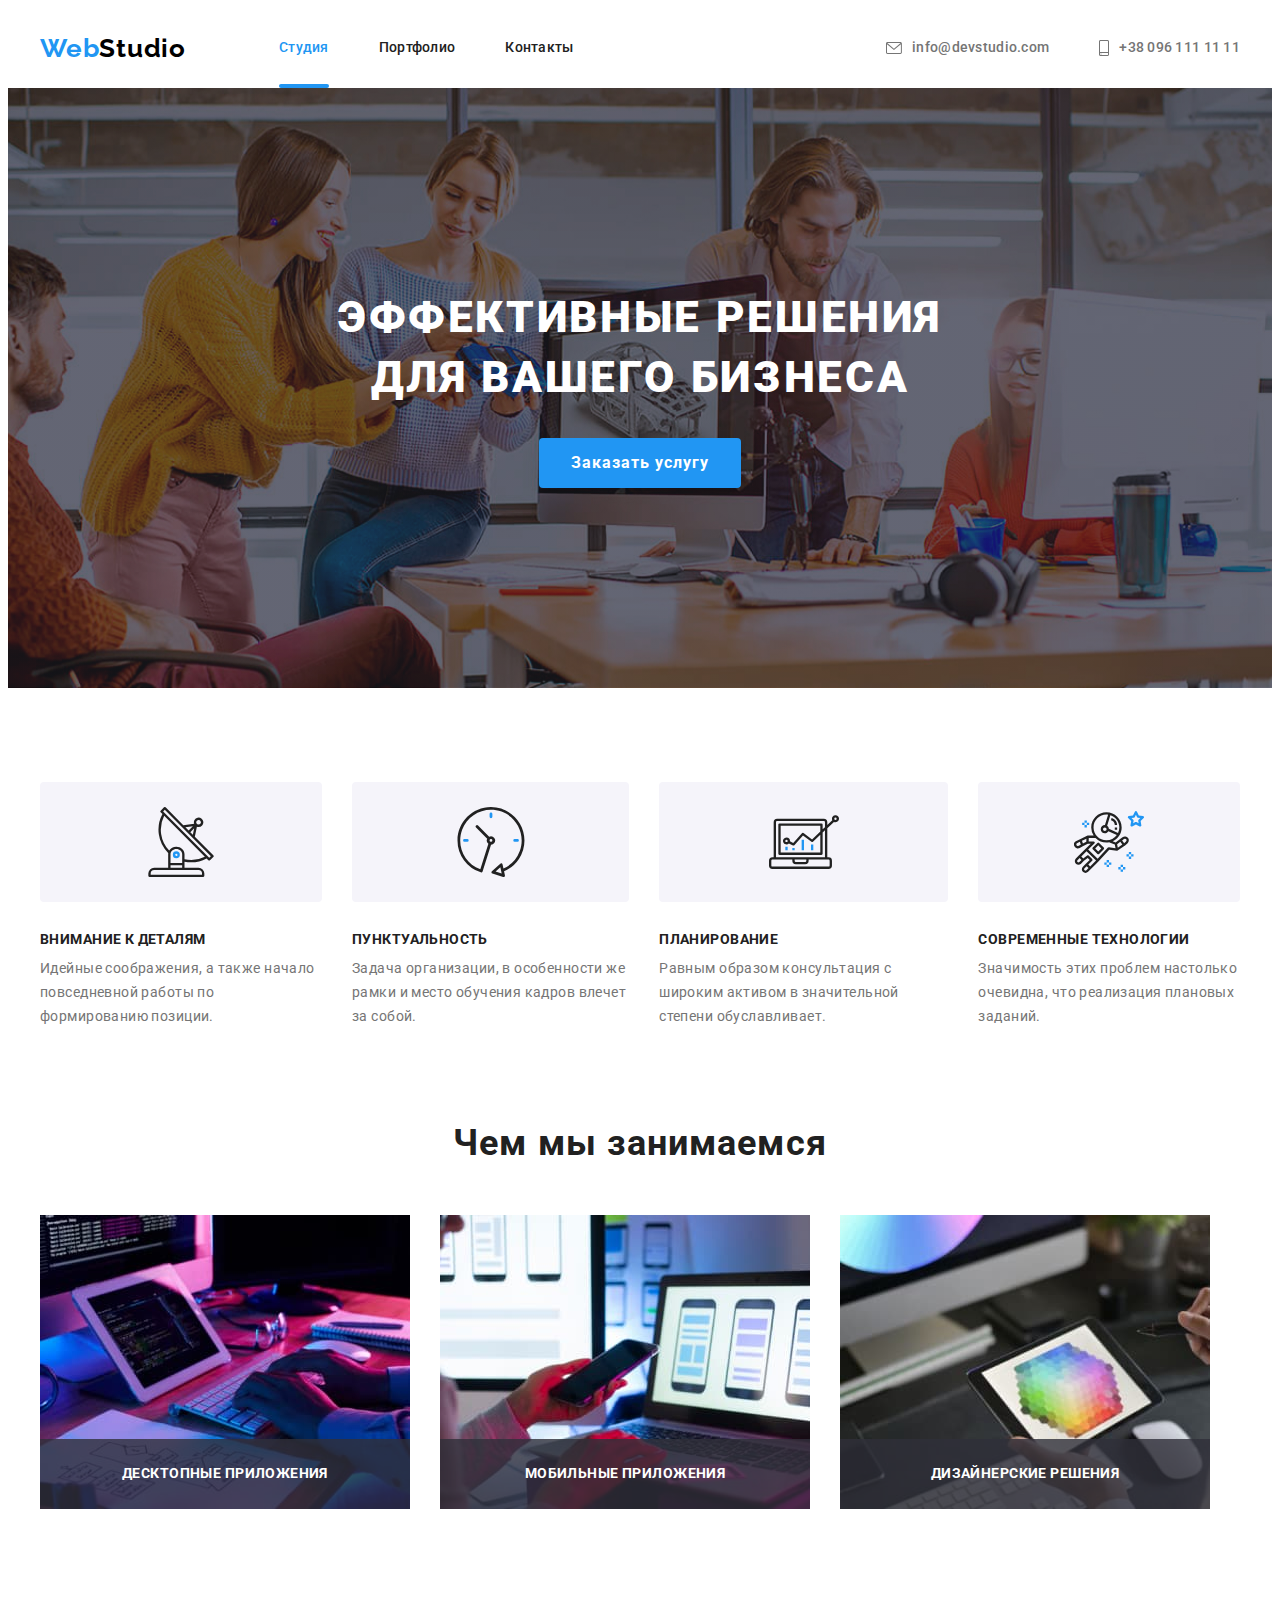
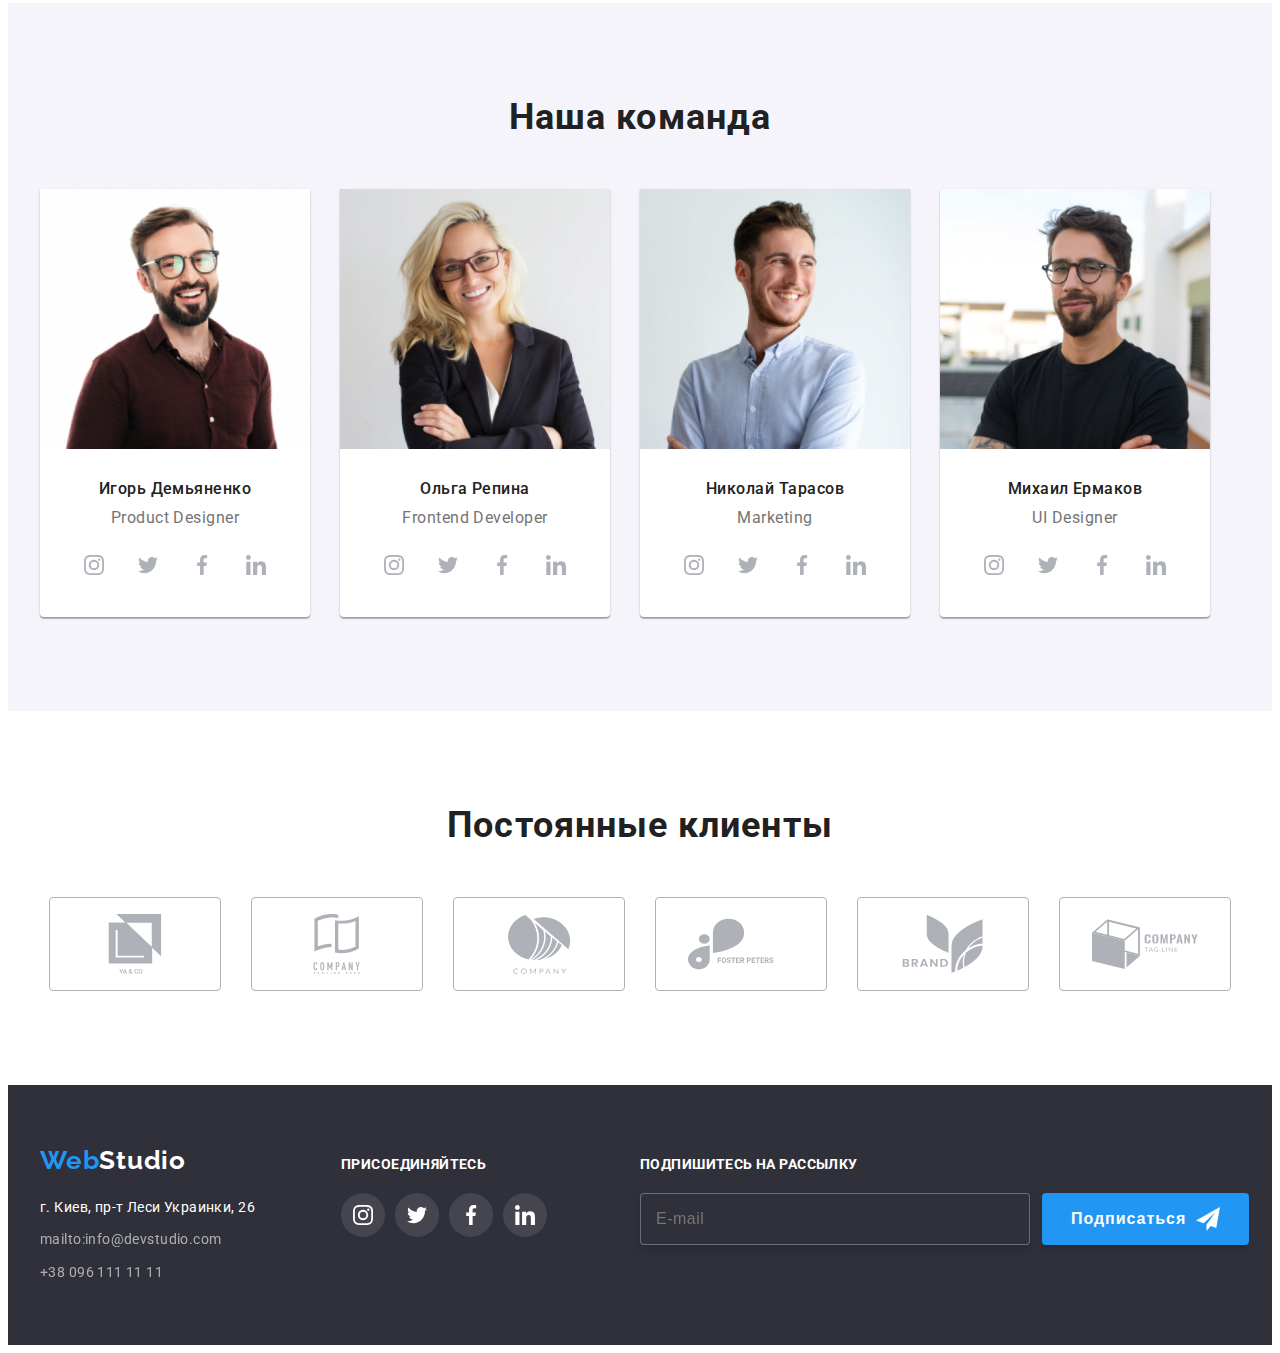
==== index.html @ 5189b30f "13.07" ====
<!DOCTYPE html>
<html lang="ru">
  <head>
    <meta charset="UTF-8" />
    <meta http-equiv="X-UA-Compatible" content="IE=edge" />
    <meta name="viewport" content="width=device-width, initial-scale=1.0" />
    <link
      rel="stylesheet"
      href="https://cdnjs.cloudflare.com/ajax/libs/modern-normalize/1.1.0/modern-normalize.min.css"
      integrity="sha512-wpPYUAdjBVSE4KJnH1VR1HeZfpl1ub8YT/NKx4PuQ5NmX2tKuGu6U/JRp5y+Y8XG2tV+wKQpNHVUX03MfMFn9Q=="
      crossorigin="anonymous"
      referrerpolicy="no-referrer"
    />
    <link rel="preconnect" href="https://fonts.googleapis.com" />
    <link rel="preconnect" href="https://fonts.gstatic.com" crossorigin />
    <link
      href="https://fonts.googleapis.com/css2?family=Raleway:wght@700&family=Roboto:wght@400;500;700;900&display=swap"
      rel="stylesheet"
    />
    <link rel="stylesheet" href="./css/styles.css" />
    <title lang="en">WebStudio</title>
  </head>
  <body>
    <header class="header">
      <div class="container">
        <a class="site-logo" href="index.html"
          >Web<span class="logo-black">Studio</span></a
        >
        <nav class="site-nav">
          <ul class="list nav-list">
            <li class="nav-item">
              <a class="nav-link current" href="index.html">Студия</a>
            </li>
            <li class="nav-item">
              <a class="nav-link" href="./portfolio.html">Портфолио</a>
            </li>
            <li class="nav-item">
              <a class="nav-link" href="#contacts">Контакты</a>
            </li>
          </ul>
        </nav>
        <ul class="list header-contact">
          <li class="contact-item">
            <a class="header-contact-link" href="mailto:info@devstudio.com">
              <svg class="icon-contacts" width="16" height="12">
                <use href="./images/svg/icons.svg#icon-smartmail"></use>
              </svg>
              info@devstudio.com</a
            >
          </li>
          <li class="contact-item">
            <a class="header-contact-link" href="tel:+380961111111">
              <svg class="icon-contacts" width="10" height="16">
                <use href="./images/svg/icons.svg#icon-smartphone"></use>
              </svg>
              +38 096 111 11 11</a
            >
          </li>
        </ul>
      </div>
    </header>
    <main>
      <section class="hero-section">
        <div class="container">
          <h1 class="hero-title">эффективные решения для вашего бизнеса</h1>
          <button class="button-hero" type="button" data-modal-open>
            Заказать услугу
          </button>
        </div>
      </section>
      <section class="section">
        <div class="container">
          <h2 class="visually-hidden">наши преимущества</h2>
          <ul class="list advantages-list">
            <li class="advantages-item">
              <div class="icon-bg">
                <svg class="advantages-icons" width="70" height="70">
                  <use href="./images/svg/icons.svg#icon-antenna"></use>
                </svg>
              </div>
              <h3 class="advantages-subtitle">внимание к деталям</h3>
              <p class="advantages-text">
                Идейные соображения, а также начало повседневной работы по
                формированию позиции.
              </p>
            </li>
            <li class="advantages-item">
              <div class="icon-bg">
                <svg class="advantages-icons" width="70" height="70">
                  <use href="./images/svg/icons.svg#icon-clock"></use>
                </svg>
              </div>
              <h3 class="advantages-subtitle">пунктуальность</h3>
              <p class="advantages-text">
                Задача организации, в особенности же рамки и место обучения
                кадров влечет за собой.
              </p>
            </li>
            <li class="advantages-item">
              <div class="icon-bg">
                <svg class="advantages-icons" width="70" height="70">
                  <use href="./images/svg/icons.svg#icon-diagram"></use>
                </svg>
              </div>
              <h3 class="advantages-subtitle">планирование</h3>
              <p class="advantages-text">
                Равным образом консультация с широким активом в значительной
                степени обуславливает.
              </p>
            </li>
            <li class="advantages-item">
              <div class="icon-bg">
                <svg class="advantages-icons" width="70px" height="70px">
                  <use
                    class="icon"
                    href="./images/svg/icons.svg#icon-astronaut"
                  ></use>
                </svg>
              </div>
              <h3 class="advantages-subtitle">современные технологии</h3>
              <p class="advantages-text">
                Значимость этих проблем настолько очевидна, что реализация
                плановых заданий.
              </p>
            </li>
          </ul>
        </div>
      </section>
      <section class="section section-services">
        <div class="container">
          <h2 class="title services-title">Чем мы занимаемся</h2>
          <ul class="list services-list">
            <li class="services-item">
              <img src="./images/img1.jpg" alt="Программирование" width="370" />
              <h2 class="services-title-img">десктопные приложения</h2>
            </li>
            <li class="services-item">
              <img src="./images/img2.jpg" alt="Прототипирование" width="370" />
              <h2 class="services-title-img">мобильные приложения</h2>
            </li>
            <li class="services-item">
              <img src="./images/img3.jpg" alt="3Д моделирование" width="370" />
              <h2 class="services-title-img">дизайнерские решения</h2>
            </li>
          </ul>
        </div>
      </section>
      <section class="section bg-color">
        <div class="container">
          <h2 class="title team-title">Наша команда</h2>
          <ul class="list team-list">
            <li class="team-item">
              <img
                class="team-img"
                src="./images/img4.jpg"
                alt="Фото сотрудника"
                width="270"
              />
              <div class="team-text">
                <h3 class="name">Игорь Демьяненко</h3>
                <p class="position" lang="en">Product Designer</p>
                <ul class="list team-icon-social">
                  <li class="item-icon-team">
                    <a href="#" class="link-social" aria-label="Instagram">
                      <svg class="icon-social" width="20" height="20">
                        <use href="./images/svg/icons.svg#icon-instagram"></use>
                      </svg>
                    </a>
                  </li>
                  <li class="item-icon-team">
                    <a href="#" class="link-social" aria-label="Twitter">
                      <svg class="icon-social" width="20" height="20">
                        <use href="./images/svg/icons.svg#icon-twitter"></use>
                      </svg>
                    </a>
                  </li>
                  <li class="item-icon-team">
                    <a href="#" class="link-social" aria-label="Facebook">
                      <svg class="icon-social" width="20" height="20">
                        <use href="./images/svg/icons.svg#icon-facebook"></use>
                      </svg>
                    </a>
                  </li>
                  <li class="item-icon-team">
                    <a href="#" class="link-social" aria-label="Linkedin">
                      <svg class="icon-social" width="20" height="20">
                        <use href="./images/svg/icons.svg#icon-linkedin"></use>
                      </svg>
                    </a>
                  </li>
                </ul>
              </div>
            </li>
            <li class="team-item">
              <img
                class="team-img"
                src="./images/img5.jpg"
                alt="Фото сотрудника"
                width="270"
              />
              <div class="team-text">
                <h3 class="name">Ольга Репина</h3>
                <p class="position" lang="en">Frontend Developer</p>
                <ul class="list team-icon-social">
                  <li class="item-icon-team">
                    <a href="#" class="link-social" aria-label="Instagram">
                      <svg class="icon-social" width="20" height="20">
                        <use href="./images/svg/icons.svg#icon-instagram"></use>
                      </svg>
                    </a>
                  </li>
                  <li class="item-icon-team">
                    <a href="#" class="link-social" aria-label="Twitter">
                      <svg class="icon-social" width="20" height="20">
                        <use href="./images/svg/icons.svg#icon-twitter"></use>
                      </svg>
                    </a>
                  </li>
                  <li class="item-icon-team">
                    <a href="#" class="link-social" aria-label="Facebook">
                      <svg class="icon-social" width="20" height="20">
                        <use href="./images/svg/icons.svg#icon-facebook"></use>
                      </svg>
                    </a>
                  </li>
                  <li class="item-icon-team">
                    <a href="#" class="link-social" aria-label="Linkedin">
                      <svg class="icon-social" width="20" height="20">
                        <use href="./images/svg/icons.svg#icon-linkedin"></use>
                      </svg>
                    </a>
                  </li>
                </ul>
              </div>
            </li>
            <li class="team-item">
              <img
                class="team-img"
                src="./images/img6.jpg"
                alt="Фото сотрудника"
                width="270"
              />
              <div class="team-text">
                <h3 class="name">Николай Тарасов</h3>
                <p class="position" lang="en">Marketing</p>
                <ul class="list team-icon-social">
                  <li class="item-icon-team">
                    <a href="#" class="link-social" aria-label="Instagram">
                      <svg class="icon-social" width="20" height="20">
                        <use href="./images/svg/icons.svg#icon-instagram"></use>
                      </svg>
                    </a>
                  </li>
                  <li class="item-icon-team">
                    <a href="#" class="link-social" aria-label="Twitter">
                      <svg class="icon-social" width="20" height="20">
                        <use href="./images/svg/icons.svg#icon-twitter"></use>
                      </svg>
                    </a>
                  </li>
                  <li class="item-icon-team">
                    <a href="#" class="link-social" aria-label="Facebook">
                      <svg class="icon-social" width="20" height="20">
                        <use href="./images/svg/icons.svg#icon-facebook"></use>
                      </svg>
                    </a>
                  </li>
                  <li class="item-icon-team">
                    <a href="#" class="link-social" aria-label="Linkedin">
                      <svg class="icon-social" width="20" height="20">
                        <use href="./images/svg/icons.svg#icon-linkedin"></use>
                      </svg>
                    </a>
                  </li>
                </ul>
              </div>
            </li>
            <li class="team-item">
              <img
                class="team-img"
                src="./images/img7.jpg"
                alt="Фото сотрудника"
                width="270"
              />
              <div class="team-text">
                <h3 class="name">Михаил Ермаков</h3>
                <p class="position" lang="en">UI Designer</p>
                <ul class="list team-icon-social">
                  <li class="item-icon-team">
                    <a href="#" class="link-social" aria-label="Instagram">
                      <svg class="icon-social" width="20" height="20">
                        <use href="./images/svg/icons.svg#icon-instagram"></use>
                      </svg>
                    </a>
                  </li>
                  <li class="item-icon-team">
                    <a href="#" class="link-social" aria-label="Twitter">
                      <svg class="icon-social" width="20" height="20">
                        <use href="./images/svg/icons.svg#icon-twitter"></use>
                      </svg>
                    </a>
                  </li>
                  <li class="item-icon-team">
                    <a href="#" class="link-social" aria-label="Facebook">
                      <svg class="icon-social" width="20" height="20">
                        <use href="./images/svg/icons.svg#icon-facebook"></use>
                      </svg>
                    </a>
                  </li>
                  <li class="item-icon-team">
                    <a href="#" class="link-social" aria-label="Linkedin">
                      <svg class="icon-social" width="20" height="20">
                        <use href="./images/svg/icons.svg#icon-linkedin"></use>
                      </svg>
                    </a>
                  </li>
                </ul>
              </div>
            </li>
          </ul>
        </div>
      </section>
      <section class="section clients">
        <div class="container">
          <h2 class="title">Постоянные клиенты</h2>
          <ul class="list client-icons">
            <li class="item-client-icon">
              <a href="" class="link-client">
                <svg class="icon-client" width="106" height="60">
                  <use href="./images/svg/icons.svg#icon-client1"></use>
                </svg>
              </a>
            </li>
            <li class="item-client-icon">
              <a href="" class="link-client">
                <svg class="icon-client" width="106" height="60">
                  <use href="./images/svg/icons.svg#icon-client2"></use>
                </svg>
              </a>
            </li>
            <li class="item-client-icon">
              <a href="" class="link-client">
                <svg class="icon-client" width="106" height="60">
                  <use href="./images/svg/icons.svg#icon-client3"></use>
                </svg>
              </a>
            </li>
            <li class="item-client-icon">
              <a href="" class="link-client">
                <svg class="icon-client" width="106" height="60">
                  <use href="./images/svg/icons.svg#icon-client4"></use>
                </svg>
              </a>
            </li>
            <li class="item-client-icon">
              <a href="" class="link-client">
                <svg class="icon-client" width="106" height="60">
                  <use href="./images/svg/icons.svg#icon-client5"></use>
                </svg>
              </a>
            </li>
            <li class="item-client-icon">
              <a href="" class="link-client">
                <svg class="icon-client" width="106" height="60">
                  <use href="./images/svg/icons.svg#icon-client6"></use>
                </svg>
              </a>
            </li>
          </ul>
        </div>
      </section>
    </main>
    <footer class="footer" id="contacts">
      <div class="container">
        <div class="footer-column">
          <div class="address-footer">
            <a class="link site-logo logo-footer" href="index.html"
              >Web<span class="current-footer">Studio</span></a
            >
            <address class="address">
              <ul class="list footer-list">
                <li class="footer-item">
                  <a
                    class="address"
                    href="https://goo.gl/maps/j8zxEr69GDoFMUGD8"
                    target="_blank"
                    rel="noopener noreferrer"
                  >
                    г. Киев, пр-т Леси Украинки, 26
                  </a>
                </li>
                <li class="footer-item">
                  <a class="footer-email" href="mailto:info@devstudio.com"
                    >mailto:info@devstudio.com</a
                  >
                </li>
                <li class="footer-item">
                  <a class="footer-tel" href="tel:+380961111111"
                    >+38 096 111 11 11</a
                  >
                </li>
              </ul>
            </address>
          </div>
          <div class="subscribe">
            <h2 class="title-footer-social">присоединяйтесь</h2>
            <ul class="list footer-icon-list">
              <li class="item-icon-footer">
                <a href="#" class="link-social-footer" aria-label="Instagram">
                  <svg class="icon-social-footer" width="20" height="20">
                    <use href="./images/svg/icons.svg#icon-instagram"></use>
                  </svg>
                </a>
              </li>
              <li class="item-icon-footer">
                <a href="#" class="link-social-footer" aria-label="Twitter">
                  <svg class="icon-social-footer" width="20" height="20">
                    <use href="./images/svg/icons.svg#icon-twitter"></use>
                  </svg>
                </a>
              </li>
              <li class="item-icon-footer">
                <a href="#" class="link-social-footer" aria-label="Facebook">
                  <svg class="icon-social-footer" width="20" height="20">
                    <use href="./images/svg/icons.svg#icon-facebook"></use>
                  </svg>
                </a>
              </li>
              <li class="item-icon-footer">
                <a href="#" class="link-social-footer" aria-label="Linkedin">
                  <svg class="icon-social-footer" width="20" height="20">
                    <use href="./images/svg/icons.svg#icon-linkedin"></use>
                  </svg>
                </a>
              </li>
            </ul>
          </div>
          <div class="form-mail">
            <b class="title-footer-social">подпишитесь на рассылку</b>
            <form class="position-form">
              <label class="user-email" for="user-email">
                <input
                  class="form"
                  type="email"
                  name="email"
                  placeholder="E-mail"
                />
              </label>
              <button class="button-form" type="submit">
                Подписаться
                <svg class="icon-form-footer" width="24" height="24">
                  <use href="./images/svg/icons.svg#icon-aircraft"></use>
                </svg>
              </button>
            </form>
          </div>
        </div>
      </div>
    </footer>
    <div class="backdrop is-hidden" data-modal>
      <div class="modal">
        <button
          class="button-modal-close"
          data-modal-close
          aria-label="Закрыть"
        >
          <svg class="icon-close" width="18" height="18">
            <use href="./images/svg/icons.svg#icon-close"></use>
          </svg>
        </button>
        <form class="form-modal">
          <b class="form-title">Оставьте свои данные, мы вам перезвоним</b>
          <div class="form-field">
            <label class="form-label" for="name">Имя</label>
            <input
              class="form-input"
              type="text"
              name="username"
              id="name"
              autofocus
              autocomplete="off"
            />
            <svg class="icon-form" width="12" hieght="12">
              <use href="./images/svg/icons.svg#icon-user"></use>
            </svg>
          </div>
          <div class="form-field">
            <label class="form-label" for="tel">Телефон</label>
            <input class="form-input" type="tel" name="tel" id="tel" />
            <svg class="icon-form" width="13" hieght="13">
              <use href="./images/svg/icons.svg#icon-tel"></use>
            </svg>
          </div>
          <div class="form-field">
            <label class="form-label" for="mail">Почта</label>
            <input class="form-input" type="email" name="mail" id="mail" />
            <svg class="icon-form" width="15" hieght="12">
              <use href="./images/svg/icons.svg#icon-email"></use>
            </svg>
          </div>
          <div class="form-field comment-form">
            <label class="form-label" for="comment">Комментарий</label>
            <textarea
              class="comment"
              name="comment"
              id="comment"
              placeholder="Введите текст"
            ></textarea>
          </div>
          <div class="check-contract">
            <label class="contract" for="contract">
              <input
                class="checkbox"
                type="checkbox"
                name="contract"
                id="contract"
              />
              <svg class="icon-check" width="16" hieght="15">
                <use href="./images/svg/icons.svg#icon-check"></use></svg
              >Соглашаюсь с рассылкой и принимаю &nbsp
              <span class="contract-link">Условия договора</span></label
            >
          </div>
          <button class="button-send" type="submit">Отправить</button>
        </form>
      </div>
    </div>
    <script src="./js/modal.js"></script>
  </body>
</html>
---- css/styles.css ----
:root {
  /* Fonts */
  --main-font: 'Roboto', sans-serif;
  --secondary-font: 'Raleway', sans-serif;
  /* Colors */
  --main-color: #757575;
  --color-logo-dark: #000;
  --color-light-title: #fff;
  --color-dark-subtitle: #212121;
  --accent-color: #2196f3;
  --dark-background: #2f303a;
  --light-background: #fff;
  --bg-color-main: #f5f4fa;
  --bg-color-secondary: #e5e5e5;
}

html {
  scroll-behavior: smooth;
}

body {
  font-family: var(--main-font);
  font-size: 14px;
  font-weight: 400;
  font-style: normal;

  color: var(--main-color);
}

.container {
  max-width: 1200px;
  padding: 0 15px;
  margin-left: auto;
  margin-right: auto;
}

.title {
  font-family: var(--main-font);
  font-weight: 700;
  font-size: 36px;
  line-height: 1.16;
  text-align: center;
  letter-spacing: 0.03em;

  color: var(--color-dark-subtitle);
}

h1,
h2,
h3,
h4,
h5,
h6,
p {
  margin: 0;
}

.list {
  list-style: none;
  padding: 0;
  margin: 0;
}
a {
  text-decoration: none;
  color: inherit;
  font-style: normal;
}

.visually-hidden {
  position: absolute;
  white-space: nowrap;
  width: 1px;
  height: 1px;
  overflow: hidden;
  border: 0;
  padding: 0;
  clip: rect(0 0 0 0);
  clip-path: inset(50%);
  margin: -1px;
}

.section {
  padding: 94px 0;
}

img {
  display: block;
  min-width: 100%;
  height: auto;
}

/*----------------HEADER------------*/
.header {
  background-color: var(--color-light-title);
}

.header-border {
  border-bottom: 1px solid #ececec;
}
.header > .container {
  display: flex;
  align-items: center;
}

.logo-black {
  color: var(--color-logo-dark);
}

.site-logo {
  font-family: var(--secondary-font);
  font-weight: 700;
  font-size: 26px;
  line-height: 1.19;
  letter-spacing: 0.03em;

  color: var(--accent-color);
  margin-right: 93px;
}
.current {
  color: var(--accent-color);
}

.nav-list {
  display: flex;
  align-items: center;
}

.nav-item {
  position: relative;

  font-family: var(--main-font);
  font-weight: 500;
  line-height: 1.14;
  letter-spacing: 0.02em;

  color: var(--color-dark-subtitle);
}

.nav-link {
  display: block;
  padding-top: 32px;
  padding-bottom: 32px;

  transition: color 250ms cubic-bezier(0.4, 0, 0.2, 1);
}

.current::after {
  content: '';

  position: absolute;

  border-radius: 2px;
  background-color: var(--accent-color);
  height: 4px;
  width: 100%;
  bottom: 0;
  left: 0;
}

.nav-link:hover,
.nav-link:focus {
  color: var(--accent-color);
}

.nav-item:not(:last-child) {
  margin-right: 50px;
}

.header-contact {
  display: flex;
  align-items: center;
  margin-left: auto;
}

.icon-contacts {
  margin-right: 10px;
}

.contact-item {
  font-family: var(--main-font);
  font-weight: 500;
  line-height: 1.14;
  letter-spacing: 0.02em;

  color: var(--main-color);
  fill: var(--main-color);
}

.contact-item:not(:last-child) {
  margin-right: 50px;
}

.header-contact-link {
  display: flex;
  align-items: center;
  transition: color 250ms cubic-bezier(0.4, 0, 0.2, 1),
    fill 250ms cubic-bezier(0.4, 0, 0.2, 1);
}

.header-contact-link:hover,
.header-contact-link:focus {
  fill: var(--accent-color);
  color: var(--accent-color);
}

/*---------------HERO----------------*/

.hero-section {
  background-color: var(--dark-background);
  background-image: linear-gradient(
      to right,
      rgba(47, 48, 58, 0.4),
      rgba(47, 48, 58, 0.4)
    ),
    url(../images/bg.jpg);
  padding-top: 200px;
  padding-bottom: 200px;
  background-position: center;
  background-repeat: no-repeat;
  background-size: cover;
  max-width: 1600px;
  margin-right: auto;
  margin-left: auto;
}

.hero-title {
  font-family: var(--main-font);
  font-weight: 900;
  font-size: 44px;
  line-height: 1.36;
  text-align: center;
  letter-spacing: 0.06em;
  text-transform: uppercase;

  color: var(--color-light-title);
  max-width: 700px;
  margin: 0 auto;
}

.button-hero {
  font-family: var(--main-font);
  font-weight: 700;
  font-size: 16px;
  line-height: 1.87;
  display: flex;
  align-items: center;
  text-align: center;
  letter-spacing: 0.06em;

  color: var(--color-light-title);

  border: none;
  background-color: var(--accent-color);
  box-shadow: 0px 4px 4px rgba(0, 0, 0, 0.15);
  border-radius: 4px;
  cursor: pointer;

  padding: 10px 32px;
  margin-left: auto;
  margin-right: auto;
  display: block;
  margin-top: 30px;

  transition: background-color 250ms cubic-bezier(0.4, 0, 0.2, 1),
    box-shadow 250ms cubic-bezier(0.4, 0, 0.2, 1);
}

.button-hero:hover,
.button-hero:focus {
  background-color: #188ce8;
  box-shadow: 0px 4px 4px rgba(0, 0, 0, 0.15);
}

/*-------------Приемущества------------*/

.advantages-list {
  display: flex;
  gap: 30px;
}

.advantages-subtitle {
  font-family: var(--main-font);
  font-weight: 700;
  line-height: 1.14;
  letter-spacing: 0.03em;
  text-transform: uppercase;
  font-size: 14px;

  color: var(--color-dark-subtitle);
  margin-bottom: 10px;
}
.advantages-text {
  font-family: var(--main-font);
  line-height: 1.71;
  letter-spacing: 0.03em;

  color: var(--main-color);
}

.icon-bg {
  background: var(--bg-color-main);
  border-radius: 4px;
  margin-bottom: 30px;
  height: 120px;
  display: flex;
  align-items: center;
  justify-content: center;
}

/*-------------Чем мы занимаемся----------==*/

.section-services {
  padding-top: 0;
}

.services-list {
  display: flex;
  margin-top: 50px;
}
.services-item {
  flex-basis: calc((100%-60px) / 3);
  position: relative;
}

.services-item:not(:last-child) {
  margin-right: 30px;
}

.services-title-img {
  position: absolute;

  display: flex;
  align-items: center;
  justify-content: center;

  width: 100%;
  height: 70px;
  bottom: 0;
  left: 0;

  font-weight: 700;
  font-size: 14px;
  line-height: 1.14;
  text-align: center;
  letter-spacing: 0.03em;
  text-transform: uppercase;

  color: var(--light-background);
  background-color: rgba(47, 48, 58, 0.8);
}

/*------------Team------------------*/
.bg-color {
  background-color: #f5f4fa;
}

.team-img {
  display: block;
}

.team-list {
  display: flex;
  margin-top: 50px;
}

.team-item {
  flex-basis: calc((100%-90px) / 4);
  background: var(--color-light-title);
  box-shadow: 0px 1px 3px rgba(0, 0, 0, 0.12), 0px 1px 1px rgba(0, 0, 0, 0.14),
    0px 2px 1px rgba(0, 0, 0, 0.2);
  border-radius: 0px 0px 4px 4px;
}

.team-item:not(:last-child) {
  margin-right: 30px;
}

.team-text {
  padding-top: 30px;
  padding-bottom: 30px;
}

.name {
  font-family: var(--main-font);
  font-weight: 500;
  font-size: 16px;
  line-height: 1.19;
  letter-spacing: 0.03em;
  text-align: center;

  color: var(--color-dark-subtitle);
  margin-bottom: 10px;
}
.position {
  font-family: var(--main-font);
  font-size: 16px;
  line-height: 1.19;
  letter-spacing: 0.03em;
  text-align: center;

  color: var(--main-color);
}

.team-icon-social {
  display: flex;
  justify-content: center;
  align-items: center;
  height: 44px;
  margin-top: 16px;
}

.link-social:not(:last-child) {
  margin-right: 10px;
}

.link-social {
  display: block;
  background: var(--color-light-title);
  border-radius: 50%;
  height: 44px;
  width: 44px;
  fill: #afb1b8;
  display: flex;
  justify-content: center;
  align-items: center;

  transition: background-color 250ms cubic-bezier(0.4, 0, 0.2, 1),
    fill 250ms cubic-bezier(0.4, 0, 0.2, 1);
}

.link-social:hover,
.link-social:focus {
  fill: var(--light-background);
  background-color: var(--accent-color);
}

.item-icon-team:not(:last-child) {
  margin-right: 10px;
}

/*-------------Clients---------*/
.client-icons {
  display: flex;
  align-items: center;
  justify-content: center;
  margin-top: 50px;
}

.link-client {
  display: flex;
  align-items: center;
  justify-content: center;
  height: 92px;
  width: 170px;
  border: 1px solid #afb1b8;
  border-radius: 4px;
  fill: #afb1b8;

  transition: border 250ms cubic-bezier(0.4, 0, 0.2, 1),
    fill 250ms cubic-bezier(0.4, 0, 0.2, 1);
}

.link-client:hover,
.link-client:focus {
  fill: var(--accent-color);
  border: 1px solid var(--accent-color);
}

.item-client-icon:not(:last-child) {
  margin-right: 30px;
}

/*-----------Footer------------*/
.footer {
  background-color: var(--dark-background);
  padding: 60px 0;
  margin: 0;
}

.logo-footer {
  padding: 0;
  margin-right: 0;
}

.current-footer {
  color: var(--color-light-title);
}

.address {
  font-family: var(--main-font);
  line-height: 1.71;
  letter-spacing: 0.03em;

  color: var(--color-light-title);
  margin-top: 20px;
  min-width: 231px;
}

.footer-item:not(:last-child) {
  margin-bottom: 9px;
}

.footer-email {
  font-family: var(--main-font);
  line-height: 1.71;
  letter-spacing: 0.03em;

  color: var(--color-light-title);
  opacity: 0.6;
}
.footer-tel {
  font-family: var(--main-font);
  line-height: 1.71;
  letter-spacing: 0.03em;

  color: var(--color-light-title);
  opacity: 0.6;
}

.title-footer-social {
  font-weight: 700;
  font-size: 14px;
  line-height: 1.14;
  letter-spacing: 0.03em;
  text-transform: uppercase;

  color: var(--light-background);

  margin-bottom: 20px;
}

.subscribe {
  margin-left: 70px;
  margin-right: 93px;
}

.footer-column {
  display: flex;
  align-items: baseline;
}

.link-social-footer {
  display: block;
  background: rgba(255, 255, 255, 0.1);
  border-radius: 50%;
  height: 44px;
  width: 44px;
  fill: var(--light-background);
  display: flex;
  justify-content: center;
  align-items: center;

  transition: background-color 250ms cubic-bezier(0.4, 0, 0.2, 1),
    filter 250ms cubic-bezier(0.4, 0, 0.2, 1);
}

.item-icon-footer:not(:last-child) {
  margin-right: 10px;
}

.link-social-footer:hover,
.link-social-footer:focus {
  background-color: var(--accent-color);
  filter: drop-shadow(0px 4px 4px rgba(0, 0, 0, 0.25));
}

.footer-icon-list {
  display: flex;
}

.position-form {
  display: flex;
  margin-top: 20px;
}

.form {
  border: 1px solid rgba(255, 255, 255, 0.3);
  filter: drop-shadow(0px 4px 4px rgba(0, 0, 0, 0.15));
  border-radius: 4px;
  background-color: var(--dark-background);

  font-size: 16px;
  line-height: 1.25;

  display: flex;
  align-items: center;
  letter-spacing: 0.03em;
  color: rgba(255, 255, 255, 0.6);
  padding: 15px;

  min-width: 358px;
}

.user-email {
  margin-right: 12px;
}

.icon-form-footer {
  margin-left: 10px;
}

.button-form {
  font-weight: 700;
  font-size: 16px;
  line-height: 1.88;
  letter-spacing: 0.06em;

  color: var(--color-light-title);
  fill: var(--light-background);
  background: var(--accent-color);
  box-shadow: 0px 4px 4px rgba(0, 0, 0, 0.15);
  border-radius: 4px;

  padding: 10px 29px;

  display: flex;
  align-items: center;
  justify-content: center;

  border: none;
  cursor: pointer;

  transition: background-color 250ms cubic-bezier(0.4, 0, 0.2, 1);
}

.button-form:hover,
.button-form:focus {
  background-color: #188ce8;
  box-shadow: 0px 4px 4px rgba(0, 0, 0, 0.15);
}

/*--------------Portfolio--------*/

.portfolio-button-list {
  display: flex;
  justify-content: center;
}

.portfolio-button-item:not(:last-child) {
  margin-right: 8px;
}
.portfolio-button {
  font-family: var(--main-font);
  font-weight: 500;
  font-size: 16px;
  line-height: 1.62;
  letter-spacing: 0.03em;

  color: var(--color-dark-subtitle);

  background: var(--bg-color-main);
  border-radius: 4px;
  border: none;

  padding: 6px 22px;
  cursor: pointer;

  transition: background-color 250ms cubic-bezier(0.4, 0, 0.2, 1),
    color 250ms cubic-bezier(0.4, 0, 0.2, 1),
    box-shadow 250ms cubic-bezier(0.4, 0, 0.2, 1);
}

.portfolio-button:hover,
.portfolio-button:focus {
  background-color: var(--accent-color);
  color: var(--color-light-title);
  box-shadow: 0px 3px 1px rgba(0, 0, 0, 0.1), 0px 1px 2px rgba(0, 0, 0, 0.08),
    0px 2px 2px rgba(0, 0, 0, 0.12);
}

.cards-list {
  display: flex;
  flex-wrap: wrap;
  margin-top: 50px;
}

.portfolio-text {
  padding: 20px 24px;
  border-left: 1px solid #eeeeee;
  border-right: 1px solid #eeeeee;
  border-bottom: 1px solid #eeeeee;
}

.cards-item {
  margin-right: 30px;
  margin-bottom: 30px;
}

.img-description {
  position: relative;
  overflow: hidden;
}

.card-discription {
  position: absolute;

  display: block;
  top: 0;
  left: 0;
  transform: translate(-50%, -50%);
  background-color: rgba(33, 150, 243, 0.9);
  width: 100%;
  height: 100%;

  font-size: 18px;
  line-height: 1.56;
  letter-spacing: 0.03em;
  color: var(--color-light-title);

  padding: 63px 24px;

  transform: translateY(101%);
  transition: transform 250ms cubic-bezier(0.4, 0, 0.2, 1);
}

.cards-link:hover .card-discription {
  transform: translateY(0);
}

.cards-link:focus .card-discription {
  transform: translateY(0);
}

.cards-link {
  display: block;

  transition: box-shadow 250ms cubic-bezier(0.4, 0, 0.2, 1);
}

.card-description {
  position: relative;
}

.cards-link:hover,
.cards-link:focus {
  box-shadow: 0px 1px 1px rgba(0, 0, 0, 0.12), 0px 4px 4px rgba(0, 0, 0, 0.06),
    1px 4px 6px rgba(0, 0, 0, 0.16);
}
.cards-item:nth-child(3n) {
  margin-right: 0;
}
.cards-item:nth-last-child(-n + 3) {
  margin-bottom: 0;
}

.cards-title {
  font-family: var(--main-font);
  font-weight: 700;
  font-size: 18px;
  line-height: 2;
  letter-spacing: 0.06em;

  color: var(--color-dark-subtitle);
  margin-bottom: 4px;
}
.cards-text {
  font-family: var(--main-font);
  font-size: 16px;
  line-height: 1.88;
  letter-spacing: 0.03em;
  color: var(--main-color);
}

/*-----------Modal--------------------------------*/

.backdrop {
  position: fixed;
  top: 0;
  left: 0;
  width: 100%;
  height: 100%;

  background-color: rgba(0, 0, 0, 0.2);
  transition: opacity 250ms cubic-bezier(0.4, 0, 0.2, 1);
}

.backdrop.is-hidden {
  opacity: 0;
  pointer-events: none;
  visibility: hidden;
}

.modal {
  position: absolute;
  top: 50%;
  left: 50%;
  transform: translate(-50%, -50%);

  background-color: var(--light-background);
  width: 528px;
  box-shadow: 0px 1px 3px rgba(0, 0, 0, 0.12), 0px 1px 1px rgba(0, 0, 0, 0.14),
    0px 2px 1px rgba(0, 0, 0, 0.2);
  border-radius: 4px;
  transition: box-shadow 250ms cubic-bezier(0.4, 0, 0.2, 1);
  padding: 40px;
}

.button-modal-close {
  position: absolute;
  right: 8px;
  top: 8px;
  width: 30px;
  height: 30px;
  border-radius: 50%;
  background-color: var(--light-background);
  border: 1px solid rgba(0, 0, 0, 0.1);
  fill: var(--color-logo-dark);
  cursor: pointer;
  padding: 5px;
}

.button-modal-close:hover {
  fill: var(--accent-color);
}

.form-title {
  font-weight: 700;
  font-size: 20px;
  line-height: 1.15;
  text-align: center;
  letter-spacing: 0.03em;

  color: var(--color-dark-subtitle);

  margin-bottom: 12px;
}

.form-field {
  position: relative;
  margin-bottom: 10px;
  display: flex;
  flex-direction: column;
}

.comment-form {
  margin-bottom: 20px;
}

.form-input {
  margin: 0;
  padding: 11px 12px 11px 42px;

  border: 1px solid rgba(33, 33, 33, 0.2);
  font: inherit;
  border-radius: 4px;
  transition: border 250ms cubic-bezier(0.4, 0, 0.2, 1);
  box-sizing: var(--accent-color);
  outline: transparent;
}

.form-label {
  font-size: 12px;
  line-height: 1.67;
  letter-spacing: 0.01em;

  color: #757575;
  margin-top: 0;
  margin-bottom: 4px;
}

.icon-form {
  position: absolute;
  top: 43px;
  left: 20px;
  transform: translate(-50%, -50%);

  fill: var(--color-dark-subtitle);
}

.form-input:focus {
  border: 1px solid #2196f3;
}

.form-input:focus ~ .icon-form {
  fill: var(--accent-color);
}

.comment {
  resize: none;
  width: 448px;
  height: 120px;
  padding: 12px 16px;
  border: 1px solid rgba(33, 33, 33, 0.2);
  border-radius: 4px;
  outline: transparent;
}

.comment::placeholder {
  font-size: 12px;
  line-height: 1.15;
  letter-spacing: 0.01em;

  color: rgba(117, 117, 117, 0.5);
}

.comment:focus {
  border: 1px solid var(--accent-color);
}

.button-send {
  font-weight: 700;
  font-size: 16px;
  line-height: 1.88;
  letter-spacing: 0.06em;

  color: var(--color-light-title);
  background: var(--accent-color);
  box-shadow: 0px 4px 4px rgba(0, 0, 0, 0.15);
  border-radius: 4px;
  padding: 10px 55px;
  cursor: pointer;
  border: none;

  margin-left: auto;
  margin-right: auto;
  display: block;
  transition: box-shadow 250ms cubic-bezier(0.4, 0, 0.2, 1),
    background-color 250ms cubic-bezier(0.4, 0, 0.2, 1);
}

.button-send:hover,
.button-send:focus {
  background-color: #188ce8;
  box-shadow: 0px 4px 4px rgba(0, 0, 0, 0.15);
}

.checkbox {
  position: absolute;
  white-space: nowrap;
  width: 1px;
  height: 1px;
  overflow: hidden;
  border: 0;
  padding: 0;
  clip: rect(0 0 0 0);
  clip-path: inset(50%);
  margin: -1px;

  transition: background-color 250ms cubic-bezier(0.4, 0, 0.2, 1);
}

.check-contract {
  margin-bottom: 30px;

  display: flex;
  align-items: center;
  justify-content: center;
}

.contract {
  display: flex;
  align-items: center;
}
.icon-check {
  width: 16px;
  height: 15px;
  display: inline-block;
  border: 2px solid #212121;
  border-radius: 4px;
  fill: var(--color-light-title);
  background-color: var(--light-background);

  margin-right: 7px;
}

.checkbox:checked + .icon-check {
  background-color: var(--accent-color);
  border: 0.2px solid var(--accent-color);
  background-origin: border-box;
}

.contract-link {
  font-size: 14px;
  line-height: 1.71;
  letter-spacing: 0.03em;
  text-decoration-line: underline;

  color: var(--accent-color);
  cursor: pointer;
}
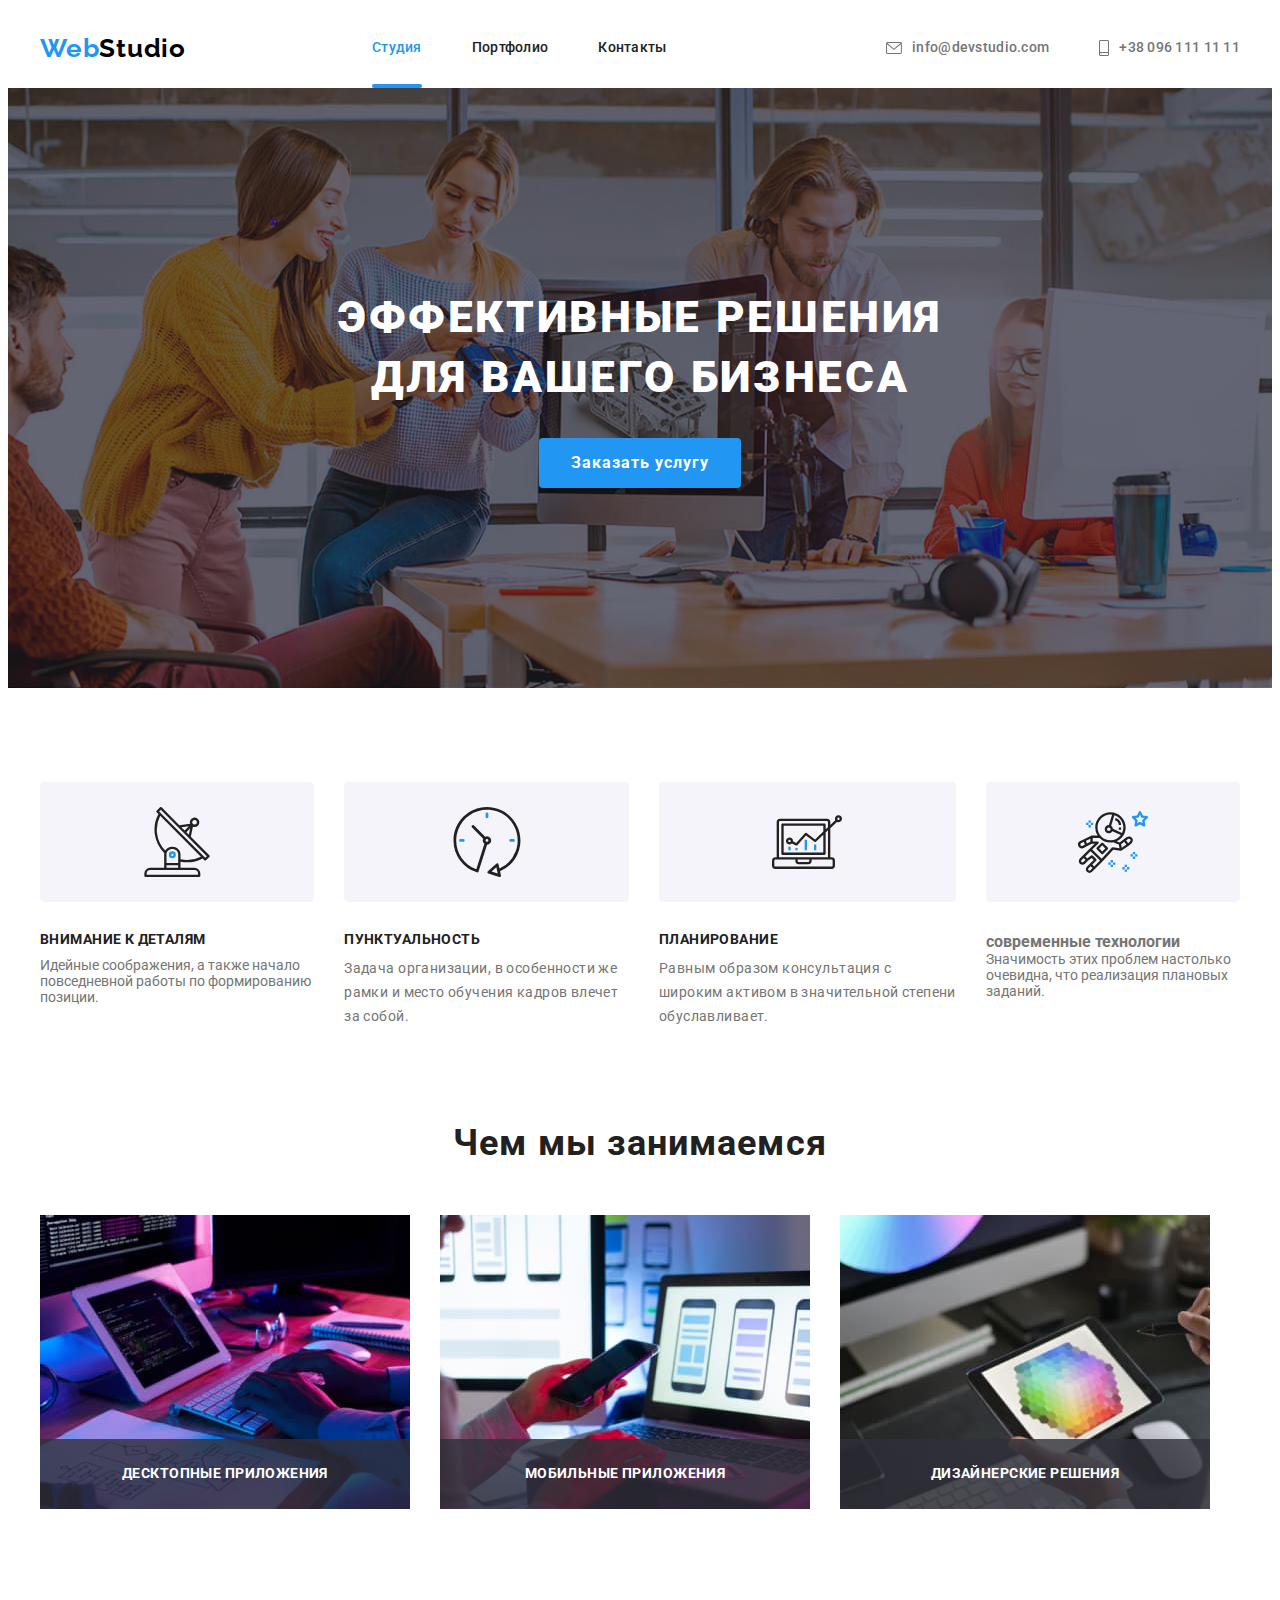
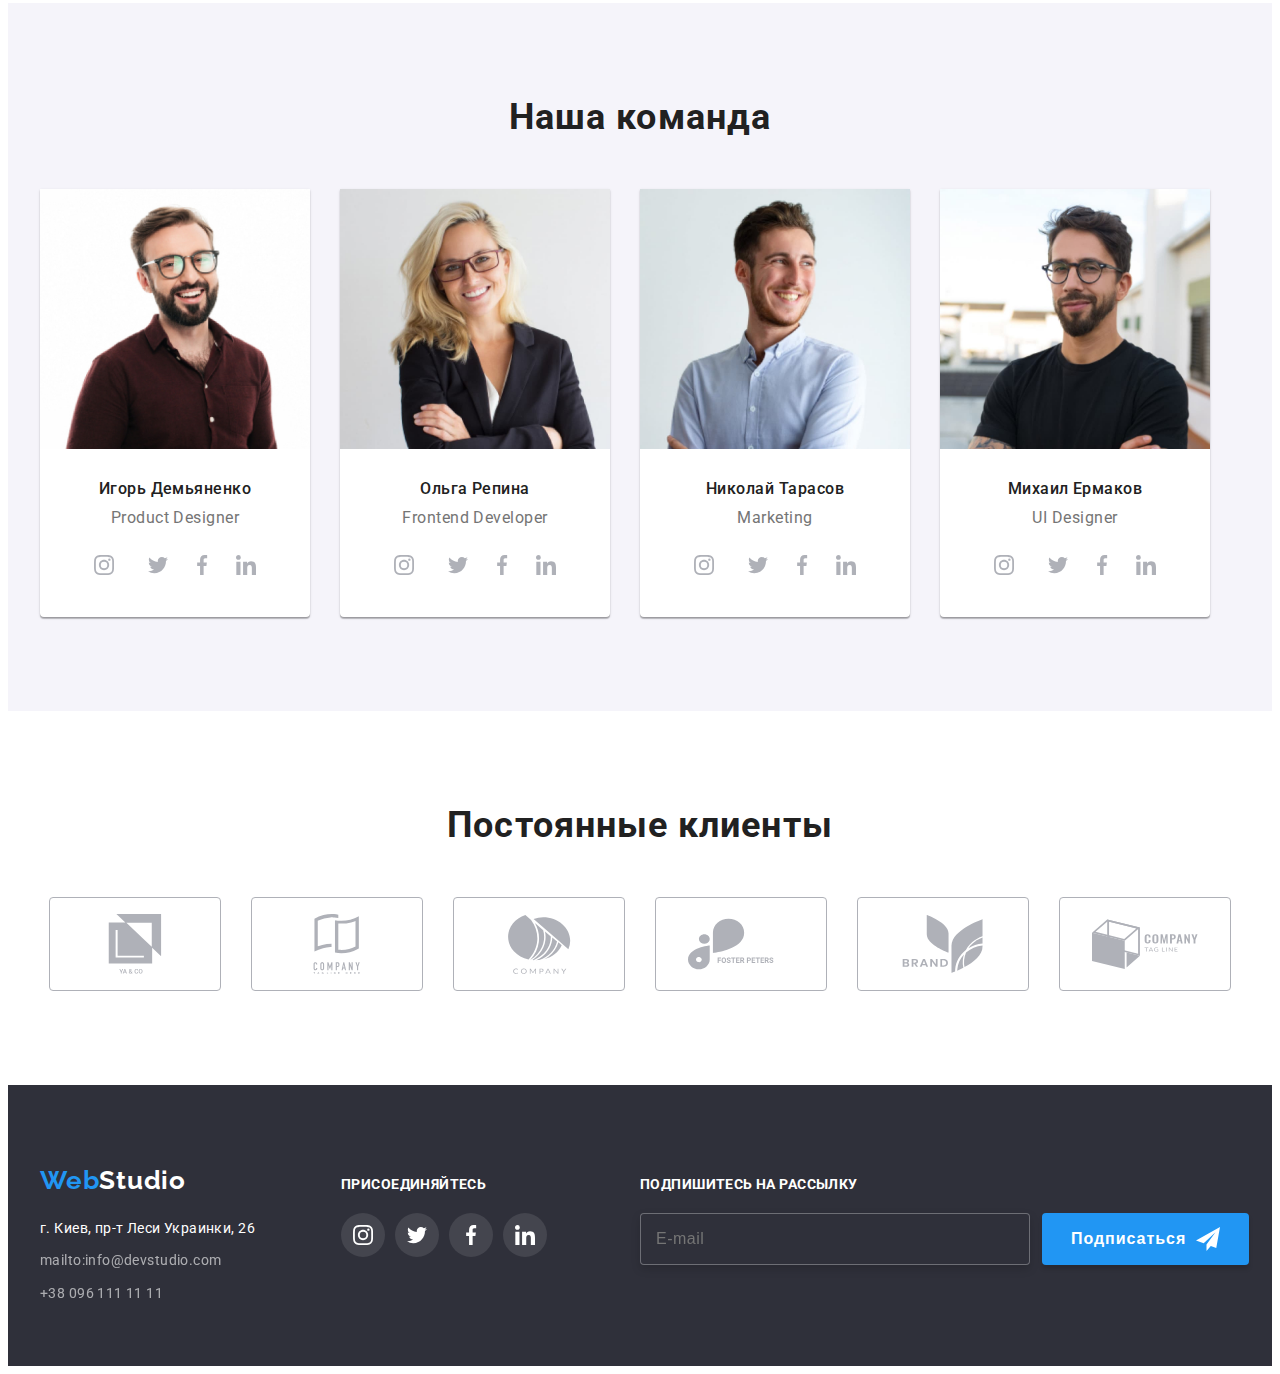
==== commit 58ea5920: "БЭМ 14.07" ====
--- a/index.html
+++ b/index.html
@@ -22,34 +22,43 @@
   </head>
   <body>
     <header class="header">
-      <div class="container">
-        <a class="site-logo" href="index.html"
-          >Web<span class="logo-black">Studio</span></a
+      <div class="container header__container">
+        <a class="logo" href="index.html"
+          >Web<span class="logo header__logo--black">Studio</span></a
         >
-        <nav class="site-nav">
-          <ul class="list nav-list">
-            <li class="nav-item">
-              <a class="nav-link current" href="index.html">Студия</a>
-            </li>
-            <li class="nav-item">
-              <a class="nav-link" href="./portfolio.html">Портфолио</a>
-            </li>
-            <li class="nav-item">
-              <a class="nav-link" href="#contacts">Контакты</a>
+        <nav class="navigation">
+          <ul class="navigation__list list">
+            <li class="navigation__item">
+              <a
+                class="link navigation__link navigation__link--current"
+                href="index.html"
+                >Студия</a
+              >
+            </li>
+            <li class="navigation__item">
+              <a class="link navigation__link" href="./portfolio.html"
+                >Портфолио</a
+              >
+            </li>
+            <li class="navigation__item">
+              <a class="link navigation__link" href="#contacts">Контакты</a>
             </li>
           </ul>
         </nav>
-        <ul class="list header-contact">
-          <li class="contact-item">
-            <a class="header-contact-link" href="mailto:info@devstudio.com">
+        <ul class="header__contact list">
+          <li class="header-contact__item">
+            <a
+              class="header-contact__link link"
+              href="mailto:info@devstudio.com"
+            >
               <svg class="icon-contacts" width="16" height="12">
                 <use href="./images/svg/icons.svg#icon-smartmail"></use>
               </svg>
               info@devstudio.com</a
             >
           </li>
-          <li class="contact-item">
-            <a class="header-contact-link" href="tel:+380961111111">
+          <li class="header-contact__item">
+            <a class="header-contact__link link" href="tel:+380961111111">
               <svg class="icon-contacts" width="10" height="16">
                 <use href="./images/svg/icons.svg#icon-smartphone"></use>
               </svg>
@@ -60,57 +69,61 @@
       </div>
     </header>
     <main>
-      <section class="hero-section">
-        <div class="container">
-          <h1 class="hero-title">эффективные решения для вашего бизнеса</h1>
-          <button class="button-hero" type="button" data-modal-open>
+      <section class="section__hero">
+        <div class="container hero__container">
+          <h1 class="title hero__title">
+            эффективные решения для вашего бизнеса
+          </h1>
+          <button class="button hero__button" type="button" data-modal-open>
             Заказать услугу
           </button>
         </div>
       </section>
-      <section class="section">
-        <div class="container">
-          <h2 class="visually-hidden">наши преимущества</h2>
-          <ul class="list advantages-list">
-            <li class="advantages-item">
-              <div class="icon-bg">
-                <svg class="advantages-icons" width="70" height="70">
+      <section class="section section__advantages">
+        <div class="container section__container">
+          <h2 class="visually-hidden title advantages-title">
+            наши преимущества
+          </h2>
+          <ul class="list advantages__list">
+            <li class="advantages__item">
+              <div class="advantages__icon--bg">
+                <svg class="advantages__icon" width="70" height="70">
                   <use href="./images/svg/icons.svg#icon-antenna"></use>
                 </svg>
               </div>
-              <h3 class="advantages-subtitle">внимание к деталям</h3>
+              <h3 class="advantages__subtitle">внимание к деталям</h3>
               <p class="advantages-text">
                 Идейные соображения, а также начало повседневной работы по
                 формированию позиции.
               </p>
             </li>
-            <li class="advantages-item">
-              <div class="icon-bg">
-                <svg class="advantages-icons" width="70" height="70">
+            <li class="advantages__item">
+              <div class="advantages__icon--bg">
+                <svg class="advantages__icon" width="70" height="70">
                   <use href="./images/svg/icons.svg#icon-clock"></use>
                 </svg>
               </div>
-              <h3 class="advantages-subtitle">пунктуальность</h3>
-              <p class="advantages-text">
+              <h3 class="advantages__subtitle">пунктуальность</h3>
+              <p class="advantages__text">
                 Задача организации, в особенности же рамки и место обучения
                 кадров влечет за собой.
               </p>
             </li>
-            <li class="advantages-item">
-              <div class="icon-bg">
-                <svg class="advantages-icons" width="70" height="70">
+            <li class="advantages__item">
+              <div class="advantages__icon--bg">
+                <svg class="advantages__icon" width="70" height="70">
                   <use href="./images/svg/icons.svg#icon-diagram"></use>
                 </svg>
               </div>
-              <h3 class="advantages-subtitle">планирование</h3>
-              <p class="advantages-text">
+              <h3 class="advantages__subtitle">планирование</h3>
+              <p class="advantages__text">
                 Равным образом консультация с широким активом в значительной
                 степени обуславливает.
               </p>
             </li>
-            <li class="advantages-item">
-              <div class="icon-bg">
-                <svg class="advantages-icons" width="70px" height="70px">
+            <li class="advantages__item">
+              <div class="advantages__icon--bg">
+                <svg class="advantages__icon" width="70px" height="70px">
                   <use
                     class="icon"
                     href="./images/svg/icons.svg#icon-astronaut"
@@ -126,64 +139,68 @@
           </ul>
         </div>
       </section>
-      <section class="section section-services">
-        <div class="container">
-          <h2 class="title services-title">Чем мы занимаемся</h2>
-          <ul class="list services-list">
-            <li class="services-item">
+      <section class="section section__services">
+        <div class="container services__container">
+          <h2 class="title services__title">Чем мы занимаемся</h2>
+          <ul class="list services__list">
+            <li class="services__item">
               <img src="./images/img1.jpg" alt="Программирование" width="370" />
-              <h2 class="services-title-img">десктопные приложения</h2>
-            </li>
-            <li class="services-item">
+              <h2 class="services__subtitle">десктопные приложения</h2>
+            </li>
+            <li class="services__item">
               <img src="./images/img2.jpg" alt="Прототипирование" width="370" />
-              <h2 class="services-title-img">мобильные приложения</h2>
-            </li>
-            <li class="services-item">
+              <h2 class="services__subtitle">мобильные приложения</h2>
+            </li>
+            <li class="services__item">
               <img src="./images/img3.jpg" alt="3Д моделирование" width="370" />
-              <h2 class="services-title-img">дизайнерские решения</h2>
+              <h2 class="services__subtitle">дизайнерские решения</h2>
             </li>
           </ul>
         </div>
       </section>
-      <section class="section bg-color">
-        <div class="container">
-          <h2 class="title team-title">Наша команда</h2>
-          <ul class="list team-list">
-            <li class="team-item">
+      <section class="section section__team">
+        <div class="container team__container">
+          <h2 class="title team__title">Наша команда</h2>
+          <ul class="list team__list">
+            <li class="team__item">
               <img
-                class="team-img"
+                class="team__img"
                 src="./images/img4.jpg"
                 alt="Фото сотрудника"
                 width="270"
               />
-              <div class="team-text">
-                <h3 class="name">Игорь Демьяненко</h3>
-                <p class="position" lang="en">Product Designer</p>
-                <ul class="list team-icon-social">
-                  <li class="item-icon-team">
-                    <a href="#" class="link-social" aria-label="Instagram">
+              <div class="team__text">
+                <h3 class="text__name">Игорь Демьяненко</h3>
+                <p class="text__position" lang="en">Product Designer</p>
+                <ul class="list team__icons-list">
+                  <li class="social-icon__item">
+                    <a
+                      href="#"
+                      class="link link__social"
+                      aria-label="Instagram"
+                    >
                       <svg class="icon-social" width="20" height="20">
                         <use href="./images/svg/icons.svg#icon-instagram"></use>
                       </svg>
                     </a>
                   </li>
                   <li class="item-icon-team">
-                    <a href="#" class="link-social" aria-label="Twitter">
-                      <svg class="icon-social" width="20" height="20">
+                    <a href="#" class="link link__social" aria-label="Twitter">
+                      <svg class="icon__social" width="20" height="20">
                         <use href="./images/svg/icons.svg#icon-twitter"></use>
                       </svg>
                     </a>
                   </li>
                   <li class="item-icon-team">
-                    <a href="#" class="link-social" aria-label="Facebook">
-                      <svg class="icon-social" width="20" height="20">
+                    <a href="#" class="link link__social" aria-label="Facebook">
+                      <svg class="icon__social" width="20" height="20">
                         <use href="./images/svg/icons.svg#icon-facebook"></use>
                       </svg>
                     </a>
                   </li>
                   <li class="item-icon-team">
-                    <a href="#" class="link-social" aria-label="Linkedin">
-                      <svg class="icon-social" width="20" height="20">
+                    <a href="#" class="link link__social" aria-label="Linkedin">
+                      <svg class="icon__social" width="20" height="20">
                         <use href="./images/svg/icons.svg#icon-linkedin"></use>
                       </svg>
                     </a>
@@ -191,41 +208,45 @@
                 </ul>
               </div>
             </li>
-            <li class="team-item">
+            <li class="team__item">
               <img
-                class="team-img"
+                class="team__img"
                 src="./images/img5.jpg"
                 alt="Фото сотрудника"
                 width="270"
               />
-              <div class="team-text">
-                <h3 class="name">Ольга Репина</h3>
-                <p class="position" lang="en">Frontend Developer</p>
-                <ul class="list team-icon-social">
-                  <li class="item-icon-team">
-                    <a href="#" class="link-social" aria-label="Instagram">
+              <div class="team__text">
+                <h3 class="text__name">Ольга Репина</h3>
+                <p class="text__position" lang="en">Frontend Developer</p>
+                <ul class="list team__icons-list">
+                  <li class="social-icon__item">
+                    <a
+                      href="#"
+                      class="link link__social"
+                      aria-label="Instagram"
+                    >
                       <svg class="icon-social" width="20" height="20">
                         <use href="./images/svg/icons.svg#icon-instagram"></use>
                       </svg>
                     </a>
                   </li>
                   <li class="item-icon-team">
-                    <a href="#" class="link-social" aria-label="Twitter">
-                      <svg class="icon-social" width="20" height="20">
+                    <a href="#" class="link link__social" aria-label="Twitter">
+                      <svg class="icon__social" width="20" height="20">
                         <use href="./images/svg/icons.svg#icon-twitter"></use>
                       </svg>
                     </a>
                   </li>
                   <li class="item-icon-team">
-                    <a href="#" class="link-social" aria-label="Facebook">
-                      <svg class="icon-social" width="20" height="20">
+                    <a href="#" class="link link__social" aria-label="Facebook">
+                      <svg class="icon__social" width="20" height="20">
                         <use href="./images/svg/icons.svg#icon-facebook"></use>
                       </svg>
                     </a>
                   </li>
                   <li class="item-icon-team">
-                    <a href="#" class="link-social" aria-label="Linkedin">
-                      <svg class="icon-social" width="20" height="20">
+                    <a href="#" class="link link__social" aria-label="Linkedin">
+                      <svg class="icon__social" width="20" height="20">
                         <use href="./images/svg/icons.svg#icon-linkedin"></use>
                       </svg>
                     </a>
@@ -233,41 +254,45 @@
                 </ul>
               </div>
             </li>
-            <li class="team-item">
+            <li class="team__item">
               <img
-                class="team-img"
+                class="team__img"
                 src="./images/img6.jpg"
                 alt="Фото сотрудника"
                 width="270"
               />
-              <div class="team-text">
-                <h3 class="name">Николай Тарасов</h3>
-                <p class="position" lang="en">Marketing</p>
-                <ul class="list team-icon-social">
-                  <li class="item-icon-team">
-                    <a href="#" class="link-social" aria-label="Instagram">
+              <div class="team__text">
+                <h3 class="text__name">Николай Тарасов</h3>
+                <p class="text__position" lang="en">Marketing</p>
+                <ul class="list team__icons-list">
+                  <li class="social-icon__item">
+                    <a
+                      href="#"
+                      class="link link__social"
+                      aria-label="Instagram"
+                    >
                       <svg class="icon-social" width="20" height="20">
                         <use href="./images/svg/icons.svg#icon-instagram"></use>
                       </svg>
                     </a>
                   </li>
                   <li class="item-icon-team">
-                    <a href="#" class="link-social" aria-label="Twitter">
-                      <svg class="icon-social" width="20" height="20">
+                    <a href="#" class="link link__social" aria-label="Twitter">
+                      <svg class="icon__social" width="20" height="20">
                         <use href="./images/svg/icons.svg#icon-twitter"></use>
                       </svg>
                     </a>
                   </li>
                   <li class="item-icon-team">
-                    <a href="#" class="link-social" aria-label="Facebook">
-                      <svg class="icon-social" width="20" height="20">
+                    <a href="#" class="link link__social" aria-label="Facebook">
+                      <svg class="icon__social" width="20" height="20">
                         <use href="./images/svg/icons.svg#icon-facebook"></use>
                       </svg>
                     </a>
                   </li>
                   <li class="item-icon-team">
-                    <a href="#" class="link-social" aria-label="Linkedin">
-                      <svg class="icon-social" width="20" height="20">
+                    <a href="#" class="link link__social" aria-label="Linkedin">
+                      <svg class="icon__social" width="20" height="20">
                         <use href="./images/svg/icons.svg#icon-linkedin"></use>
                       </svg>
                     </a>
@@ -275,41 +300,45 @@
                 </ul>
               </div>
             </li>
-            <li class="team-item">
+            <li class="team__item">
               <img
-                class="team-img"
+                class="team__img"
                 src="./images/img7.jpg"
                 alt="Фото сотрудника"
                 width="270"
               />
-              <div class="team-text">
-                <h3 class="name">Михаил Ермаков</h3>
-                <p class="position" lang="en">UI Designer</p>
-                <ul class="list team-icon-social">
-                  <li class="item-icon-team">
-                    <a href="#" class="link-social" aria-label="Instagram">
+              <div class="team__text">
+                <h3 class="text__name">Михаил Ермаков</h3>
+                <p class="text__position" lang="en">UI Designer</p>
+                <ul class="list team__icons-list">
+                  <li class="social-icon__item">
+                    <a
+                      href="#"
+                      class="link link__social"
+                      aria-label="Instagram"
+                    >
                       <svg class="icon-social" width="20" height="20">
                         <use href="./images/svg/icons.svg#icon-instagram"></use>
                       </svg>
                     </a>
                   </li>
                   <li class="item-icon-team">
-                    <a href="#" class="link-social" aria-label="Twitter">
-                      <svg class="icon-social" width="20" height="20">
+                    <a href="#" class="link link__social" aria-label="Twitter">
+                      <svg class="icon__social" width="20" height="20">
                         <use href="./images/svg/icons.svg#icon-twitter"></use>
                       </svg>
                     </a>
                   </li>
                   <li class="item-icon-team">
-                    <a href="#" class="link-social" aria-label="Facebook">
-                      <svg class="icon-social" width="20" height="20">
+                    <a href="#" class="link link__social" aria-label="Facebook">
+                      <svg class="icon__social" width="20" height="20">
                         <use href="./images/svg/icons.svg#icon-facebook"></use>
                       </svg>
                     </a>
                   </li>
                   <li class="item-icon-team">
-                    <a href="#" class="link-social" aria-label="Linkedin">
-                      <svg class="icon-social" width="20" height="20">
+                    <a href="#" class="link link__social" aria-label="Linkedin">
+                      <svg class="icon__social" width="20" height="20">
                         <use href="./images/svg/icons.svg#icon-linkedin"></use>
                       </svg>
                     </a>
@@ -320,48 +349,48 @@
           </ul>
         </div>
       </section>
-      <section class="section clients">
-        <div class="container">
-          <h2 class="title">Постоянные клиенты</h2>
+      <section class="section section__clients">
+        <div class="container clients__container">
+          <h2 class="clients__title title">Постоянные клиенты</h2>
           <ul class="list client-icons">
-            <li class="item-client-icon">
-              <a href="" class="link-client">
-                <svg class="icon-client" width="106" height="60">
+            <li class="client__item">
+              <a href="" class="link link__client">
+                <svg class="client__icon" width="106" height="60">
                   <use href="./images/svg/icons.svg#icon-client1"></use>
                 </svg>
               </a>
             </li>
-            <li class="item-client-icon">
-              <a href="" class="link-client">
-                <svg class="icon-client" width="106" height="60">
+            <li class="client__item">
+              <a href="" class="link link__client">
+                <svg class="client__icon" width="106" height="60">
                   <use href="./images/svg/icons.svg#icon-client2"></use>
                 </svg>
               </a>
             </li>
-            <li class="item-client-icon">
-              <a href="" class="link-client">
-                <svg class="icon-client" width="106" height="60">
+            <li class="client__item">
+              <a href="" class="link link__client">
+                <svg class="client__icon" width="106" height="60">
                   <use href="./images/svg/icons.svg#icon-client3"></use>
                 </svg>
               </a>
             </li>
-            <li class="item-client-icon">
-              <a href="" class="link-client">
-                <svg class="icon-client" width="106" height="60">
+            <li class="client__item">
+              <a href="" class="link link__client">
+                <svg class="client__icon" width="106" height="60">
                   <use href="./images/svg/icons.svg#icon-client4"></use>
                 </svg>
               </a>
             </li>
-            <li class="item-client-icon">
-              <a href="" class="link-client">
-                <svg class="icon-client" width="106" height="60">
+            <li class="client__item">
+              <a href="" class="link link__client">
+                <svg class="client__icon" width="106" height="60">
                   <use href="./images/svg/icons.svg#icon-client5"></use>
                 </svg>
               </a>
             </li>
-            <li class="item-client-icon">
-              <a href="" class="link-client">
-                <svg class="icon-client" width="106" height="60">
+            <li class="client__item">
+              <a href="" class="link link__client">
+                <svg class="client__icon" width="106" height="60">
                   <use href="./images/svg/icons.svg#icon-client6"></use>
                 </svg>
               </a>
@@ -371,17 +400,17 @@
       </section>
     </main>
     <footer class="footer" id="contacts">
-      <div class="container">
-        <div class="footer-column">
-          <div class="address-footer">
-            <a class="link site-logo logo-footer" href="index.html"
-              >Web<span class="current-footer">Studio</span></a
+      <div class="container footer__container">
+        <div class="footer__column">
+          <div class="footer__address">
+            <a class="link logo logo__link--footer" href="index.html"
+              >Web<span class="logo__current--footer">Studio</span></a
             >
-            <address class="address">
-              <ul class="list footer-list">
-                <li class="footer-item">
+            <address class="footer__address">
+              <ul class="list address-list">
+                <li class="address__item">
                   <a
-                    class="address"
+                    class="address__link link"
                     href="https://goo.gl/maps/j8zxEr69GDoFMUGD8"
                     target="_blank"
                     rel="noopener noreferrer"
@@ -389,45 +418,45 @@
                     г. Киев, пр-т Леси Украинки, 26
                   </a>
                 </li>
-                <li class="footer-item">
-                  <a class="footer-email" href="mailto:info@devstudio.com"
+                <li class="address__item">
+                  <a class="footer__email" href="mailto:info@devstudio.com"
                     >mailto:info@devstudio.com</a
                   >
                 </li>
-                <li class="footer-item">
-                  <a class="footer-tel" href="tel:+380961111111"
+                <li class="address__item">
+                  <a class="footer__tel" href="tel:+380961111111"
                     >+38 096 111 11 11</a
                   >
                 </li>
               </ul>
             </address>
           </div>
-          <div class="subscribe">
-            <h2 class="title-footer-social">присоединяйтесь</h2>
-            <ul class="list footer-icon-list">
-              <li class="item-icon-footer">
-                <a href="#" class="link-social-footer" aria-label="Instagram">
+          <div class="footer__subscribe">
+            <h2 class="footer__subtitle-social">присоединяйтесь</h2>
+            <ul class="list subscribe__list">
+              <li class="subscribe__item">
+                <a href="#" class="link subscribe__link" aria-label="Instagram">
                   <svg class="icon-social-footer" width="20" height="20">
                     <use href="./images/svg/icons.svg#icon-instagram"></use>
                   </svg>
                 </a>
               </li>
-              <li class="item-icon-footer">
-                <a href="#" class="link-social-footer" aria-label="Twitter">
+              <li class="subscribe__item">
+                <a href="#" class="link subscribe__link" aria-label="Twitter">
                   <svg class="icon-social-footer" width="20" height="20">
                     <use href="./images/svg/icons.svg#icon-twitter"></use>
                   </svg>
                 </a>
               </li>
-              <li class="item-icon-footer">
-                <a href="#" class="link-social-footer" aria-label="Facebook">
+              <li class="subscribe__item">
+                <a href="#" class="link subscribe__link" aria-label="Facebook">
                   <svg class="icon-social-footer" width="20" height="20">
                     <use href="./images/svg/icons.svg#icon-facebook"></use>
                   </svg>
                 </a>
               </li>
-              <li class="item-icon-footer">
-                <a href="#" class="link-social-footer" aria-label="Linkedin">
+              <li class="subscribe__item">
+                <a href="#" class="link subscribe__link" aria-label="Linkedin">
                   <svg class="icon-social-footer" width="20" height="20">
                     <use href="./images/svg/icons.svg#icon-linkedin"></use>
                   </svg>
@@ -435,20 +464,20 @@
               </li>
             </ul>
           </div>
-          <div class="form-mail">
-            <b class="title-footer-social">подпишитесь на рассылку</b>
-            <form class="position-form">
-              <label class="user-email" for="user-email">
+          <div class="footer__form">
+            <b class="footer__subtitle-social">подпишитесь на рассылку</b>
+            <form class="footer__form--position">
+              <label class="user__email" for="user-email">
                 <input
-                  class="form"
+                  class="form__email"
                   type="email"
                   name="email"
                   placeholder="E-mail"
                 />
               </label>
-              <button class="button-form" type="submit">
+              <button class="button button__form" type="submit">
                 Подписаться
-                <svg class="icon-form-footer" width="24" height="24">
+                <svg class="button__icon-form" width="24" height="24">
                   <use href="./images/svg/icons.svg#icon-aircraft"></use>
                 </svg>
               </button>
@@ -459,69 +488,66 @@
     </footer>
     <div class="backdrop is-hidden" data-modal>
       <div class="modal">
-        <button
-          class="button-modal-close"
-          data-modal-close
-          aria-label="Закрыть"
-        >
-          <svg class="icon-close" width="18" height="18">
+        <button class="modal__button" data-modal-close aria-label="Закрыть">
+          <svg class="modal__icon--close" width="18" height="18">
             <use href="./images/svg/icons.svg#icon-close"></use>
           </svg>
         </button>
-        <form class="form-modal">
-          <b class="form-title">Оставьте свои данные, мы вам перезвоним</b>
-          <div class="form-field">
-            <label class="form-label" for="name">Имя</label>
+        <form class="modal__form">
+          <b class="modal__title">Оставьте свои данные, мы вам перезвоним</b>
+          <div class="form__field">
+            <label class="form__label" for="name">Имя</label>
             <input
-              class="form-input"
+              class="form__input"
               type="text"
               name="username"
               id="name"
               autofocus
               autocomplete="off"
             />
-            <svg class="icon-form" width="12" hieght="12">
+            <svg class="form__icon" width="12" hieght="12">
               <use href="./images/svg/icons.svg#icon-user"></use>
             </svg>
           </div>
-          <div class="form-field">
-            <label class="form-label" for="tel">Телефон</label>
-            <input class="form-input" type="tel" name="tel" id="tel" />
-            <svg class="icon-form" width="13" hieght="13">
+          <div class="form__field">
+            <label class="form__label" for="tel">Телефон</label>
+            <input class="form__input" type="tel" name="tel" id="tel" />
+            <svg class="form__icon" width="13" hieght="13">
               <use href="./images/svg/icons.svg#icon-tel"></use>
             </svg>
           </div>
-          <div class="form-field">
-            <label class="form-label" for="mail">Почта</label>
-            <input class="form-input" type="email" name="mail" id="mail" />
-            <svg class="icon-form" width="15" hieght="12">
+          <div class="form__field">
+            <label class="form__label" for="mail">Почта</label>
+            <input class="form__input" type="email" name="mail" id="mail" />
+            <svg class="form__icon" width="15" hieght="12">
               <use href="./images/svg/icons.svg#icon-email"></use>
             </svg>
           </div>
-          <div class="form-field comment-form">
-            <label class="form-label" for="comment">Комментарий</label>
+          <div class="form__field comment__form">
+            <label class="form__label" for="comment">Комментарий</label>
             <textarea
-              class="comment"
+              class="form__comment"
               name="comment"
               id="comment"
               placeholder="Введите текст"
             ></textarea>
           </div>
-          <div class="check-contract">
-            <label class="contract" for="contract">
+          <div class="check__block">
+            <label class="checkbox__label" for="contract">
               <input
-                class="checkbox"
+                class="checkbox__input"
                 type="checkbox"
                 name="contract"
                 id="contract"
               />
-              <svg class="icon-check" width="16" hieght="15">
-                <use href="./images/svg/icons.svg#icon-check"></use></svg
-              >Соглашаюсь с рассылкой и принимаю &nbsp
-              <span class="contract-link">Условия договора</span></label
+              <svg class="checkbox__icon" width="16" hieght="15">
+                <use href="./images/svg/icons.svg#icon-check"></use>
+              </svg>
+              Соглашаюсь с рассылкой и принимаю &nbsp
+              <span class="checkbox__link--blue">Условия договора</span></label
             >
           </div>
-          <button class="button-send" type="submit">Отправить</button>
+          <button class="button__send" type="submit">Отправить</button>
         </form>
       </div>
     </div>
--- a/css/styles.css
+++ b/css/styles.css
@@ -94,19 +94,15 @@
   background-color: var(--color-light-title);
 }
 
-.header-border {
+.header--border {
   border-bottom: 1px solid #ececec;
 }
-.header > .container {
-  display: flex;
-  align-items: center;
-}
-
-.logo-black {
-  color: var(--color-logo-dark);
-}
-
-.site-logo {
+.header__container {
+  display: flex;
+  align-items: center;
+}
+
+.logo {
   font-family: var(--secondary-font);
   font-weight: 700;
   font-size: 26px;
@@ -116,16 +112,21 @@
   color: var(--accent-color);
   margin-right: 93px;
 }
-.current {
+
+.header__logo--black {
+  color: var(--color-logo-dark);
+}
+
+.navigation__link--current {
   color: var(--accent-color);
 }
 
-.nav-list {
-  display: flex;
-  align-items: center;
-}
-
-.nav-item {
+.navigation__list {
+  display: flex;
+  align-items: center;
+}
+
+.navigation__item {
   position: relative;
 
   font-family: var(--main-font);
@@ -136,7 +137,11 @@
   color: var(--color-dark-subtitle);
 }
 
-.nav-link {
+.navigation__item:not(:last-child) {
+  margin-right: 50px;
+}
+
+.navigation__link {
   display: block;
   padding-top: 32px;
   padding-bottom: 32px;
@@ -144,7 +149,12 @@
   transition: color 250ms cubic-bezier(0.4, 0, 0.2, 1);
 }
 
-.current::after {
+.navigation__link:hover,
+.navigation__link:focus {
+  color: var(--accent-color);
+}
+
+.navigation__link--current::after {
   content: '';
 
   position: absolute;
@@ -157,16 +167,7 @@
   left: 0;
 }
 
-.nav-link:hover,
-.nav-link:focus {
-  color: var(--accent-color);
-}
-
-.nav-item:not(:last-child) {
-  margin-right: 50px;
-}
-
-.header-contact {
+.header__contact {
   display: flex;
   align-items: center;
   margin-left: auto;
@@ -176,7 +177,7 @@
   margin-right: 10px;
 }
 
-.contact-item {
+.header-contact__item {
   font-family: var(--main-font);
   font-weight: 500;
   line-height: 1.14;
@@ -186,26 +187,26 @@
   fill: var(--main-color);
 }
 
-.contact-item:not(:last-child) {
+.header-contact__item:not(:last-child) {
   margin-right: 50px;
 }
 
-.header-contact-link {
+.header-contact__link {
   display: flex;
   align-items: center;
   transition: color 250ms cubic-bezier(0.4, 0, 0.2, 1),
     fill 250ms cubic-bezier(0.4, 0, 0.2, 1);
 }
 
-.header-contact-link:hover,
-.header-contact-link:focus {
+.header-contact__link:hover,
+.header-contact__link:focus {
   fill: var(--accent-color);
   color: var(--accent-color);
 }
 
 /*---------------HERO----------------*/
 
-.hero-section {
+.section__hero {
   background-color: var(--dark-background);
   background-image: linear-gradient(
       to right,
@@ -223,7 +224,7 @@
   margin-left: auto;
 }
 
-.hero-title {
+.hero__title {
   font-family: var(--main-font);
   font-weight: 900;
   font-size: 44px;
@@ -237,7 +238,7 @@
   margin: 0 auto;
 }
 
-.button-hero {
+.hero__button {
   font-family: var(--main-font);
   font-weight: 700;
   font-size: 16px;
@@ -265,20 +266,20 @@
     box-shadow 250ms cubic-bezier(0.4, 0, 0.2, 1);
 }
 
-.button-hero:hover,
-.button-hero:focus {
+.hero__button:hover,
+.hero__button:focus {
   background-color: #188ce8;
   box-shadow: 0px 4px 4px rgba(0, 0, 0, 0.15);
 }
 
 /*-------------Приемущества------------*/
 
-.advantages-list {
+.advantages__list {
   display: flex;
   gap: 30px;
 }
 
-.advantages-subtitle {
+.advantages__subtitle {
   font-family: var(--main-font);
   font-weight: 700;
   line-height: 1.14;
@@ -289,7 +290,7 @@
   color: var(--color-dark-subtitle);
   margin-bottom: 10px;
 }
-.advantages-text {
+.advantages__text {
   font-family: var(--main-font);
   line-height: 1.71;
   letter-spacing: 0.03em;
@@ -297,7 +298,7 @@
   color: var(--main-color);
 }
 
-.icon-bg {
+.advantages__icon--bg {
   background: var(--bg-color-main);
   border-radius: 4px;
   margin-bottom: 30px;
@@ -309,24 +310,24 @@
 
 /*-------------Чем мы занимаемся----------==*/
 
-.section-services {
+.section__services {
   padding-top: 0;
 }
 
-.services-list {
+.services__list {
   display: flex;
   margin-top: 50px;
 }
-.services-item {
+.services__item {
   flex-basis: calc((100%-60px) / 3);
   position: relative;
 }
 
-.services-item:not(:last-child) {
+.services__item:not(:last-child) {
   margin-right: 30px;
 }
 
-.services-title-img {
+.services__subtitle {
   position: absolute;
 
   display: flex;
@@ -350,20 +351,20 @@
 }
 
 /*------------Team------------------*/
-.bg-color {
+.section__team {
   background-color: #f5f4fa;
 }
 
-.team-img {
+.team__img {
   display: block;
 }
 
-.team-list {
+.team__list {
   display: flex;
   margin-top: 50px;
 }
 
-.team-item {
+.team__item {
   flex-basis: calc((100%-90px) / 4);
   background: var(--color-light-title);
   box-shadow: 0px 1px 3px rgba(0, 0, 0, 0.12), 0px 1px 1px rgba(0, 0, 0, 0.14),
@@ -371,16 +372,16 @@
   border-radius: 0px 0px 4px 4px;
 }
 
-.team-item:not(:last-child) {
+.team__item:not(:last-child) {
   margin-right: 30px;
 }
 
-.team-text {
+.team__text {
   padding-top: 30px;
   padding-bottom: 30px;
 }
 
-.name {
+.text__name {
   font-family: var(--main-font);
   font-weight: 500;
   font-size: 16px;
@@ -391,7 +392,7 @@
   color: var(--color-dark-subtitle);
   margin-bottom: 10px;
 }
-.position {
+.text__position {
   font-family: var(--main-font);
   font-size: 16px;
   line-height: 1.19;
@@ -401,7 +402,7 @@
   color: var(--main-color);
 }
 
-.team-icon-social {
+.team__icons-list {
   display: flex;
   justify-content: center;
   align-items: center;
@@ -409,11 +410,11 @@
   margin-top: 16px;
 }
 
-.link-social:not(:last-child) {
+.link__social:not(:last-child) {
   margin-right: 10px;
 }
 
-.link-social {
+.link__social {
   display: block;
   background: var(--color-light-title);
   border-radius: 50%;
@@ -428,13 +429,13 @@
     fill 250ms cubic-bezier(0.4, 0, 0.2, 1);
 }
 
-.link-social:hover,
-.link-social:focus {
+.link__social:hover,
+.link__social:focus {
   fill: var(--light-background);
   background-color: var(--accent-color);
 }
 
-.item-icon-team:not(:last-child) {
+.social-icon__item:not(:last-child) {
   margin-right: 10px;
 }
 
@@ -446,7 +447,7 @@
   margin-top: 50px;
 }
 
-.link-client {
+.link__client {
   display: flex;
   align-items: center;
   justify-content: center;
@@ -460,13 +461,13 @@
     fill 250ms cubic-bezier(0.4, 0, 0.2, 1);
 }
 
-.link-client:hover,
-.link-client:focus {
+.link__client:hover,
+.link__client:focus {
   fill: var(--accent-color);
   border: 1px solid var(--accent-color);
 }
 
-.item-client-icon:not(:last-child) {
+.client__item:not(:last-child) {
   margin-right: 30px;
 }
 
@@ -477,16 +478,23 @@
   margin: 0;
 }
 
-.logo-footer {
+.footer__column {
+  display: flex;
+  align-items: baseline;
+}
+
+/*---------------------------------------------*/
+
+.logo__link--footer {
   padding: 0;
   margin-right: 0;
 }
 
-.current-footer {
+.logo__current--footer {
   color: var(--color-light-title);
 }
 
-.address {
+.footer__address {
   font-family: var(--main-font);
   line-height: 1.71;
   letter-spacing: 0.03em;
@@ -496,11 +504,11 @@
   min-width: 231px;
 }
 
-.footer-item:not(:last-child) {
+.address__item:not(:last-child) {
   margin-bottom: 9px;
 }
 
-.footer-email {
+.footer__email {
   font-family: var(--main-font);
   line-height: 1.71;
   letter-spacing: 0.03em;
@@ -508,7 +516,7 @@
   color: var(--color-light-title);
   opacity: 0.6;
 }
-.footer-tel {
+.footer__tel {
   font-family: var(--main-font);
   line-height: 1.71;
   letter-spacing: 0.03em;
@@ -517,7 +525,14 @@
   opacity: 0.6;
 }
 
-.title-footer-social {
+/*---------------------------------------------*/
+
+.footer__subscribe {
+  margin-left: 70px;
+  margin-right: 93px;
+}
+
+.footer__subtitle-social {
   font-weight: 700;
   font-size: 14px;
   line-height: 1.14;
@@ -529,17 +544,7 @@
   margin-bottom: 20px;
 }
 
-.subscribe {
-  margin-left: 70px;
-  margin-right: 93px;
-}
-
-.footer-column {
-  display: flex;
-  align-items: baseline;
-}
-
-.link-social-footer {
+.subscribe__link {
   display: block;
   background: rgba(255, 255, 255, 0.1);
   border-radius: 50%;
@@ -554,26 +559,28 @@
     filter 250ms cubic-bezier(0.4, 0, 0.2, 1);
 }
 
-.item-icon-footer:not(:last-child) {
+.subscribe__item:not(:last-child) {
   margin-right: 10px;
 }
 
-.link-social-footer:hover,
-.link-social-footer:focus {
+.subscribe__link:hover,
+.subscribe__link:focus {
   background-color: var(--accent-color);
   filter: drop-shadow(0px 4px 4px rgba(0, 0, 0, 0.25));
 }
 
-.footer-icon-list {
-  display: flex;
-}
-
-.position-form {
+.subscribe__list {
+  display: flex;
+}
+
+/*-------------------------------------------------------------*/
+
+.footer__form--position {
   display: flex;
   margin-top: 20px;
 }
 
-.form {
+.form__email {
   border: 1px solid rgba(255, 255, 255, 0.3);
   filter: drop-shadow(0px 4px 4px rgba(0, 0, 0, 0.15));
   border-radius: 4px;
@@ -591,15 +598,15 @@
   min-width: 358px;
 }
 
-.user-email {
+.user__email {
   margin-right: 12px;
 }
 
-.icon-form-footer {
+.button__icon-form {
   margin-left: 10px;
 }
 
-.button-form {
+.button__form {
   font-weight: 700;
   font-size: 16px;
   line-height: 1.88;
@@ -623,23 +630,23 @@
   transition: background-color 250ms cubic-bezier(0.4, 0, 0.2, 1);
 }
 
-.button-form:hover,
-.button-form:focus {
+.button__form:hover,
+.button__form:focus {
   background-color: #188ce8;
   box-shadow: 0px 4px 4px rgba(0, 0, 0, 0.15);
 }
 
 /*--------------Portfolio--------*/
 
-.portfolio-button-list {
+.button__list {
   display: flex;
   justify-content: center;
 }
 
-.portfolio-button-item:not(:last-child) {
+.button__item:not(:last-child) {
   margin-right: 8px;
 }
-.portfolio-button {
+.portfolio__button {
   font-family: var(--main-font);
   font-weight: 500;
   font-size: 16px;
@@ -660,38 +667,38 @@
     box-shadow 250ms cubic-bezier(0.4, 0, 0.2, 1);
 }
 
-.portfolio-button:hover,
-.portfolio-button:focus {
+.portfolio__button:hover,
+.portfolio__button:focus {
   background-color: var(--accent-color);
   color: var(--color-light-title);
   box-shadow: 0px 3px 1px rgba(0, 0, 0, 0.1), 0px 1px 2px rgba(0, 0, 0, 0.08),
     0px 2px 2px rgba(0, 0, 0, 0.12);
 }
 
-.cards-list {
+.cards__list {
   display: flex;
   flex-wrap: wrap;
   margin-top: 50px;
 }
 
-.portfolio-text {
+.cards__item {
+  margin-right: 30px;
+  margin-bottom: 30px;
+}
+
+.cards__text {
   padding: 20px 24px;
   border-left: 1px solid #eeeeee;
   border-right: 1px solid #eeeeee;
   border-bottom: 1px solid #eeeeee;
 }
 
-.cards-item {
-  margin-right: 30px;
-  margin-bottom: 30px;
-}
-
-.img-description {
+.cards__block {
   position: relative;
   overflow: hidden;
 }
 
-.card-discription {
+.cards__discription {
   position: absolute;
 
   display: block;
@@ -713,37 +720,37 @@
   transition: transform 250ms cubic-bezier(0.4, 0, 0.2, 1);
 }
 
-.cards-link:hover .card-discription {
+.cards__link:hover .cards__discription {
   transform: translateY(0);
 }
 
-.cards-link:focus .card-discription {
+.cards__link:focus .cards__discription {
   transform: translateY(0);
 }
 
-.cards-link {
+.cards__link {
   display: block;
 
   transition: box-shadow 250ms cubic-bezier(0.4, 0, 0.2, 1);
 }
 
-.card-description {
+.cards__description {
   position: relative;
 }
 
-.cards-link:hover,
-.cards-link:focus {
+.cards__link:hover,
+.cards__link:focus {
   box-shadow: 0px 1px 1px rgba(0, 0, 0, 0.12), 0px 4px 4px rgba(0, 0, 0, 0.06),
     1px 4px 6px rgba(0, 0, 0, 0.16);
 }
-.cards-item:nth-child(3n) {
+.cards__item:nth-child(3n) {
   margin-right: 0;
 }
-.cards-item:nth-last-child(-n + 3) {
+.cards__item:nth-last-child(-n + 3) {
   margin-bottom: 0;
 }
 
-.cards-title {
+.cards__subtitle {
   font-family: var(--main-font);
   font-weight: 700;
   font-size: 18px;
@@ -753,7 +760,7 @@
   color: var(--color-dark-subtitle);
   margin-bottom: 4px;
 }
-.cards-text {
+.cards__category {
   font-family: var(--main-font);
   font-size: 16px;
   line-height: 1.88;
@@ -795,7 +802,7 @@
   padding: 40px;
 }
 
-.button-modal-close {
+.modal__button {
   position: absolute;
   right: 8px;
   top: 8px;
@@ -809,11 +816,12 @@
   padding: 5px;
 }
 
-.button-modal-close:hover {
+.modal__button:hover {
   fill: var(--accent-color);
 }
 
-.form-title {
+.modal__title {
+  display: block;
   font-weight: 700;
   font-size: 20px;
   line-height: 1.15;
@@ -825,18 +833,14 @@
   margin-bottom: 12px;
 }
 
-.form-field {
+.form__field {
   position: relative;
   margin-bottom: 10px;
   display: flex;
   flex-direction: column;
 }
 
-.comment-form {
-  margin-bottom: 20px;
-}
-
-.form-input {
+.form__input {
   margin: 0;
   padding: 11px 12px 11px 42px;
 
@@ -848,7 +852,7 @@
   outline: transparent;
 }
 
-.form-label {
+.form__label {
   font-size: 12px;
   line-height: 1.67;
   letter-spacing: 0.01em;
@@ -858,7 +862,7 @@
   margin-bottom: 4px;
 }
 
-.icon-form {
+.form__icon {
   position: absolute;
   top: 43px;
   left: 20px;
@@ -867,15 +871,19 @@
   fill: var(--color-dark-subtitle);
 }
 
-.form-input:focus {
+.form__input:focus {
   border: 1px solid #2196f3;
 }
 
-.form-input:focus ~ .icon-form {
+.form__input:focus ~ .form__icon {
   fill: var(--accent-color);
 }
 
-.comment {
+.comment__form {
+  margin-bottom: 20px;
+}
+
+.form__comment {
   resize: none;
   width: 448px;
   height: 120px;
@@ -885,7 +893,7 @@
   outline: transparent;
 }
 
-.comment::placeholder {
+.form__comment::placeholder {
   font-size: 12px;
   line-height: 1.15;
   letter-spacing: 0.01em;
@@ -893,11 +901,11 @@
   color: rgba(117, 117, 117, 0.5);
 }
 
-.comment:focus {
+.form__comment:focus {
   border: 1px solid var(--accent-color);
 }
 
-.button-send {
+.button__send {
   font-weight: 700;
   font-size: 16px;
   line-height: 1.88;
@@ -918,13 +926,13 @@
     background-color 250ms cubic-bezier(0.4, 0, 0.2, 1);
 }
 
-.button-send:hover,
-.button-send:focus {
+.button__send:hover,
+.button__send:focus {
   background-color: #188ce8;
   box-shadow: 0px 4px 4px rgba(0, 0, 0, 0.15);
 }
 
-.checkbox {
+.checkbox__input {
   position: absolute;
   white-space: nowrap;
   width: 1px;
@@ -939,7 +947,7 @@
   transition: background-color 250ms cubic-bezier(0.4, 0, 0.2, 1);
 }
 
-.check-contract {
+.check__block {
   margin-bottom: 30px;
 
   display: flex;
@@ -947,11 +955,11 @@
   justify-content: center;
 }
 
-.contract {
-  display: flex;
-  align-items: center;
-}
-.icon-check {
+.checkbox__label {
+  display: flex;
+  align-items: center;
+}
+.checkbox__icon {
   width: 16px;
   height: 15px;
   display: inline-block;
@@ -963,13 +971,13 @@
   margin-right: 7px;
 }
 
-.checkbox:checked + .icon-check {
+.checkbox__input:checked + .checkbox__icon {
   background-color: var(--accent-color);
   border: 0.2px solid var(--accent-color);
   background-origin: border-box;
 }
 
-.contract-link {
+.checkbox__link--blue {
   font-size: 14px;
   line-height: 1.71;
   letter-spacing: 0.03em;
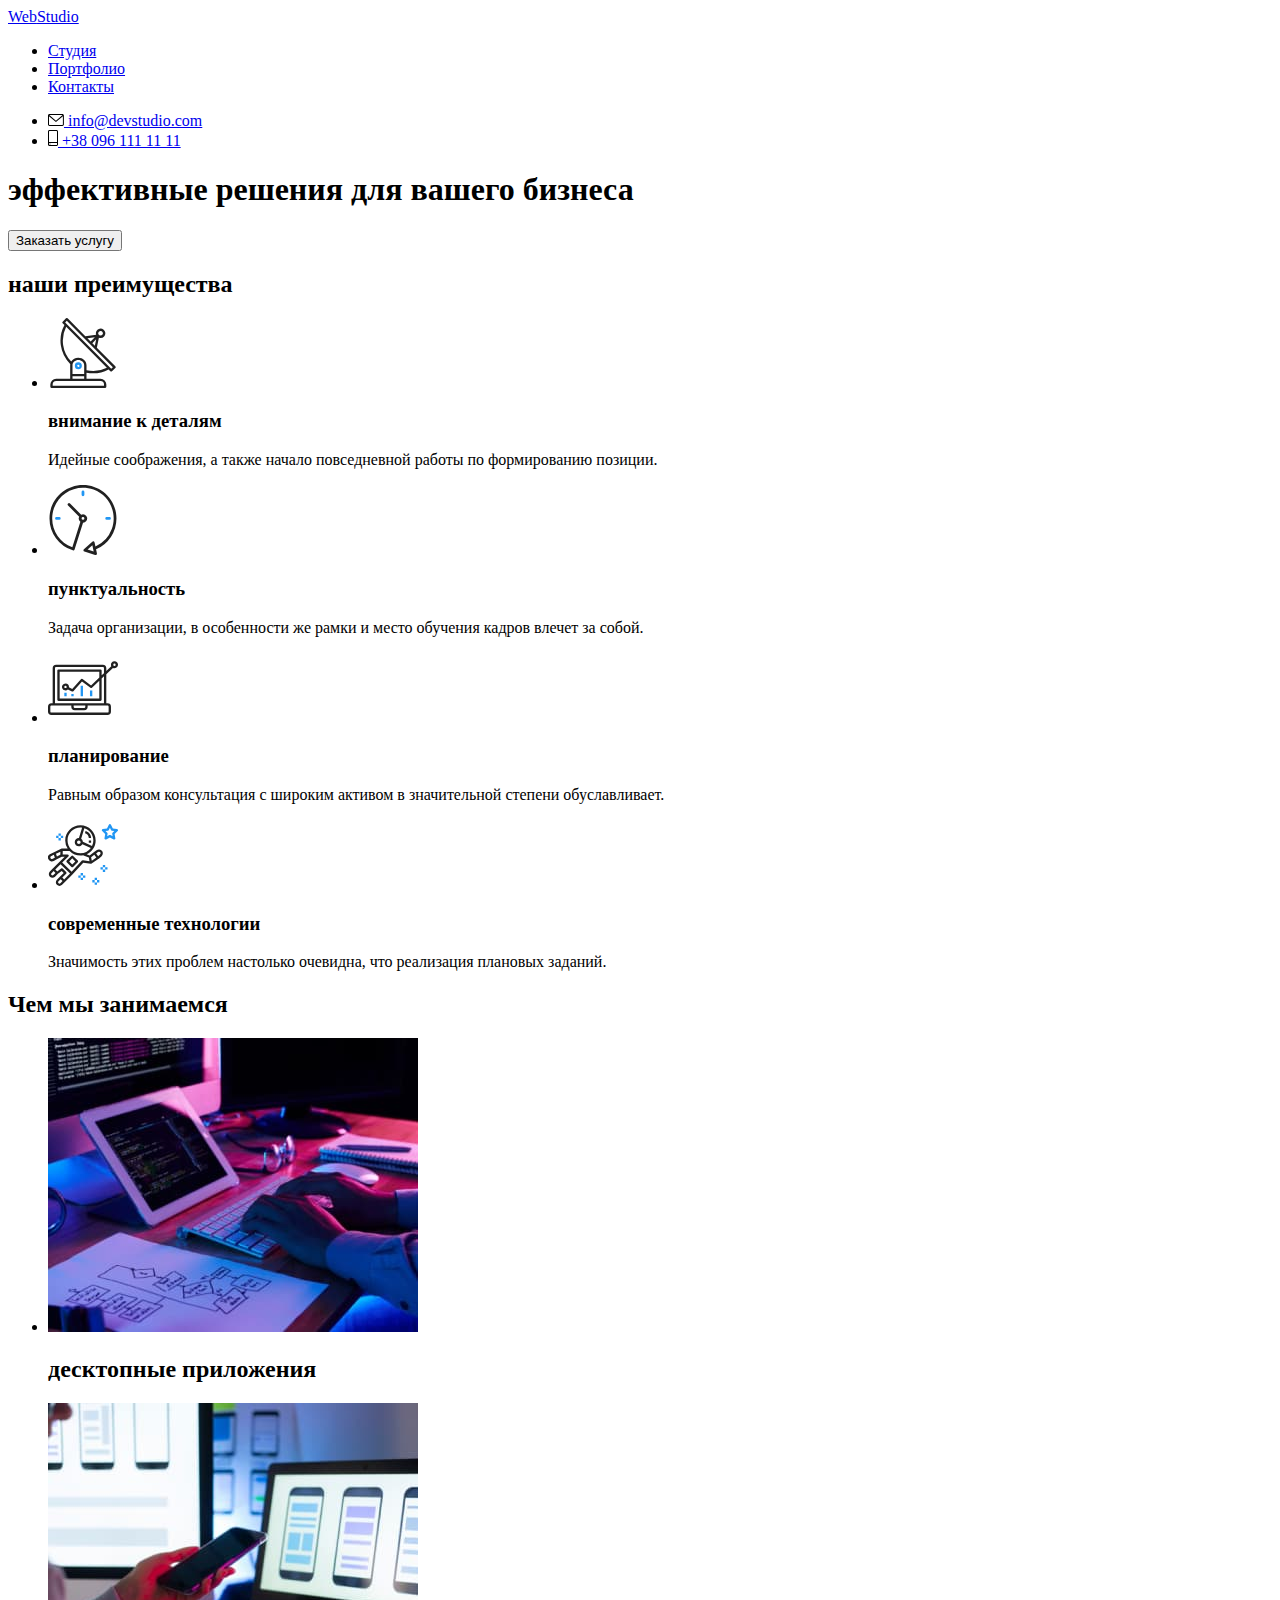
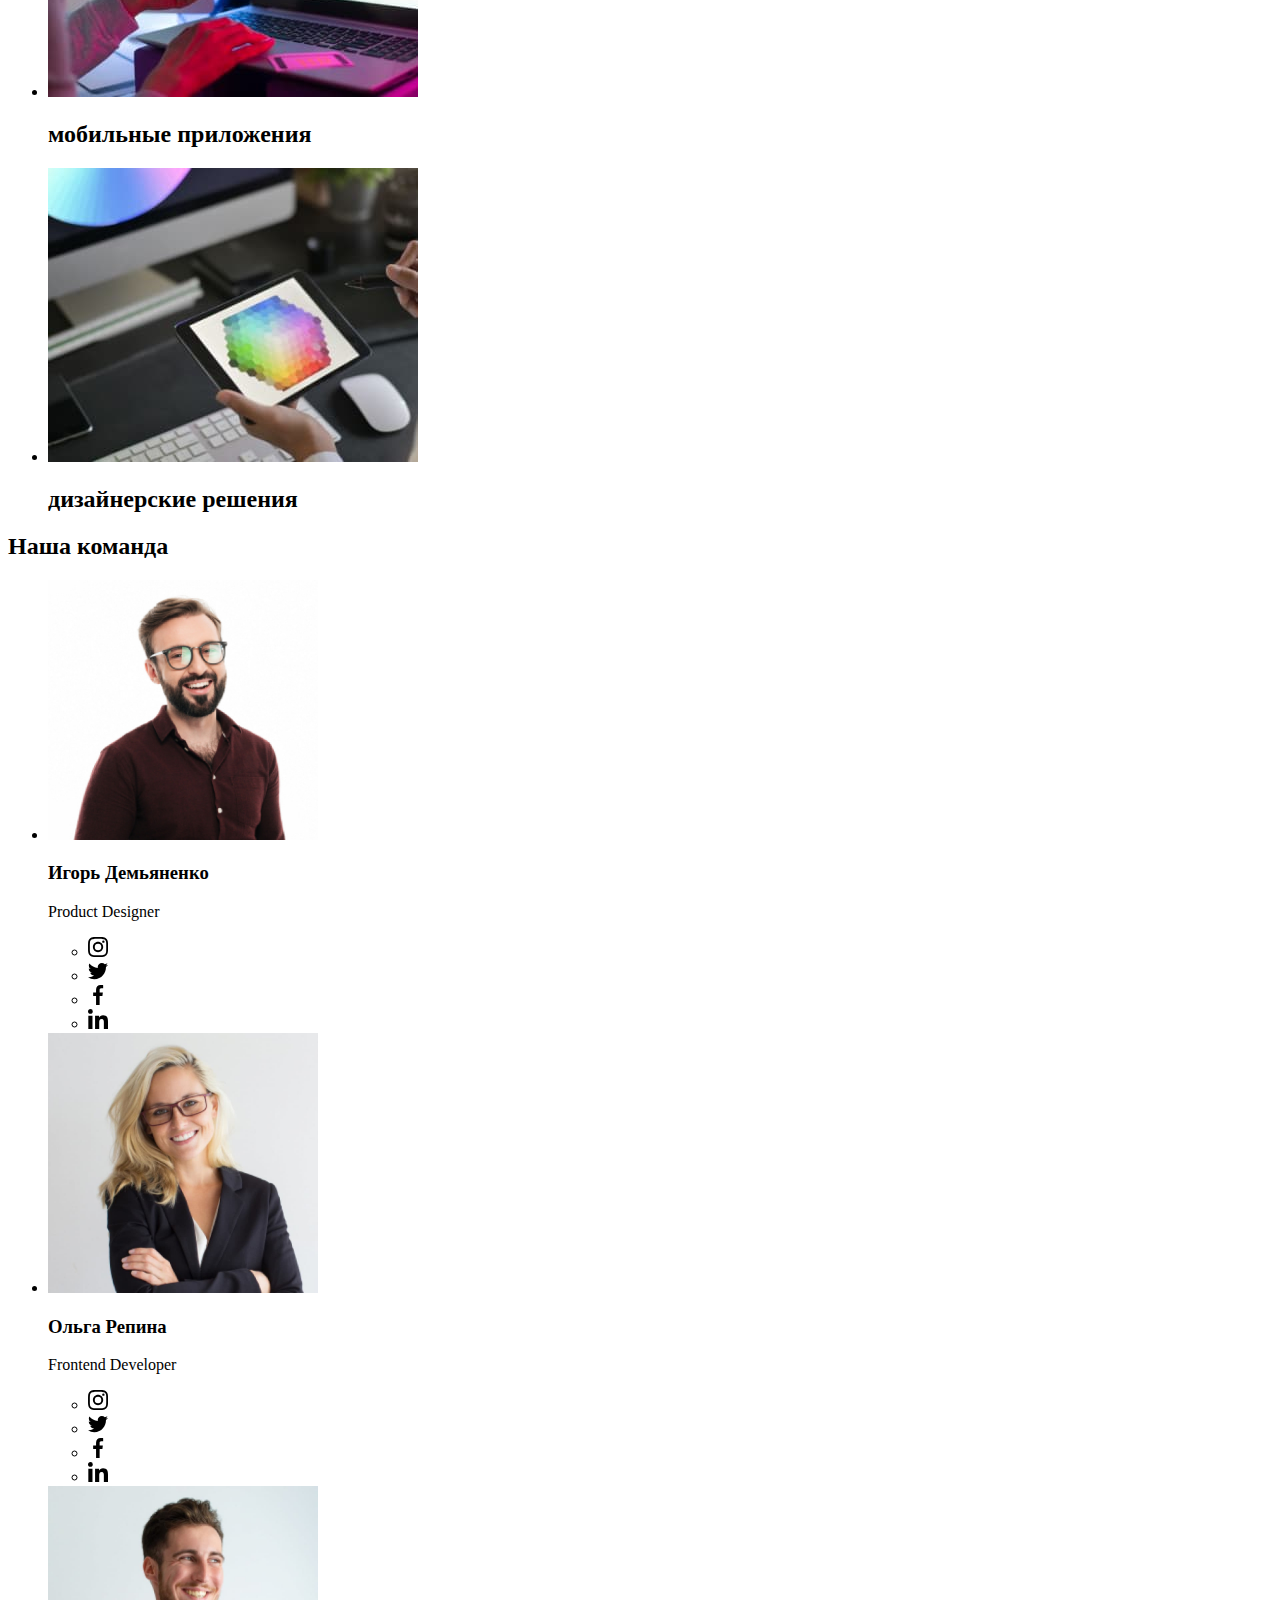
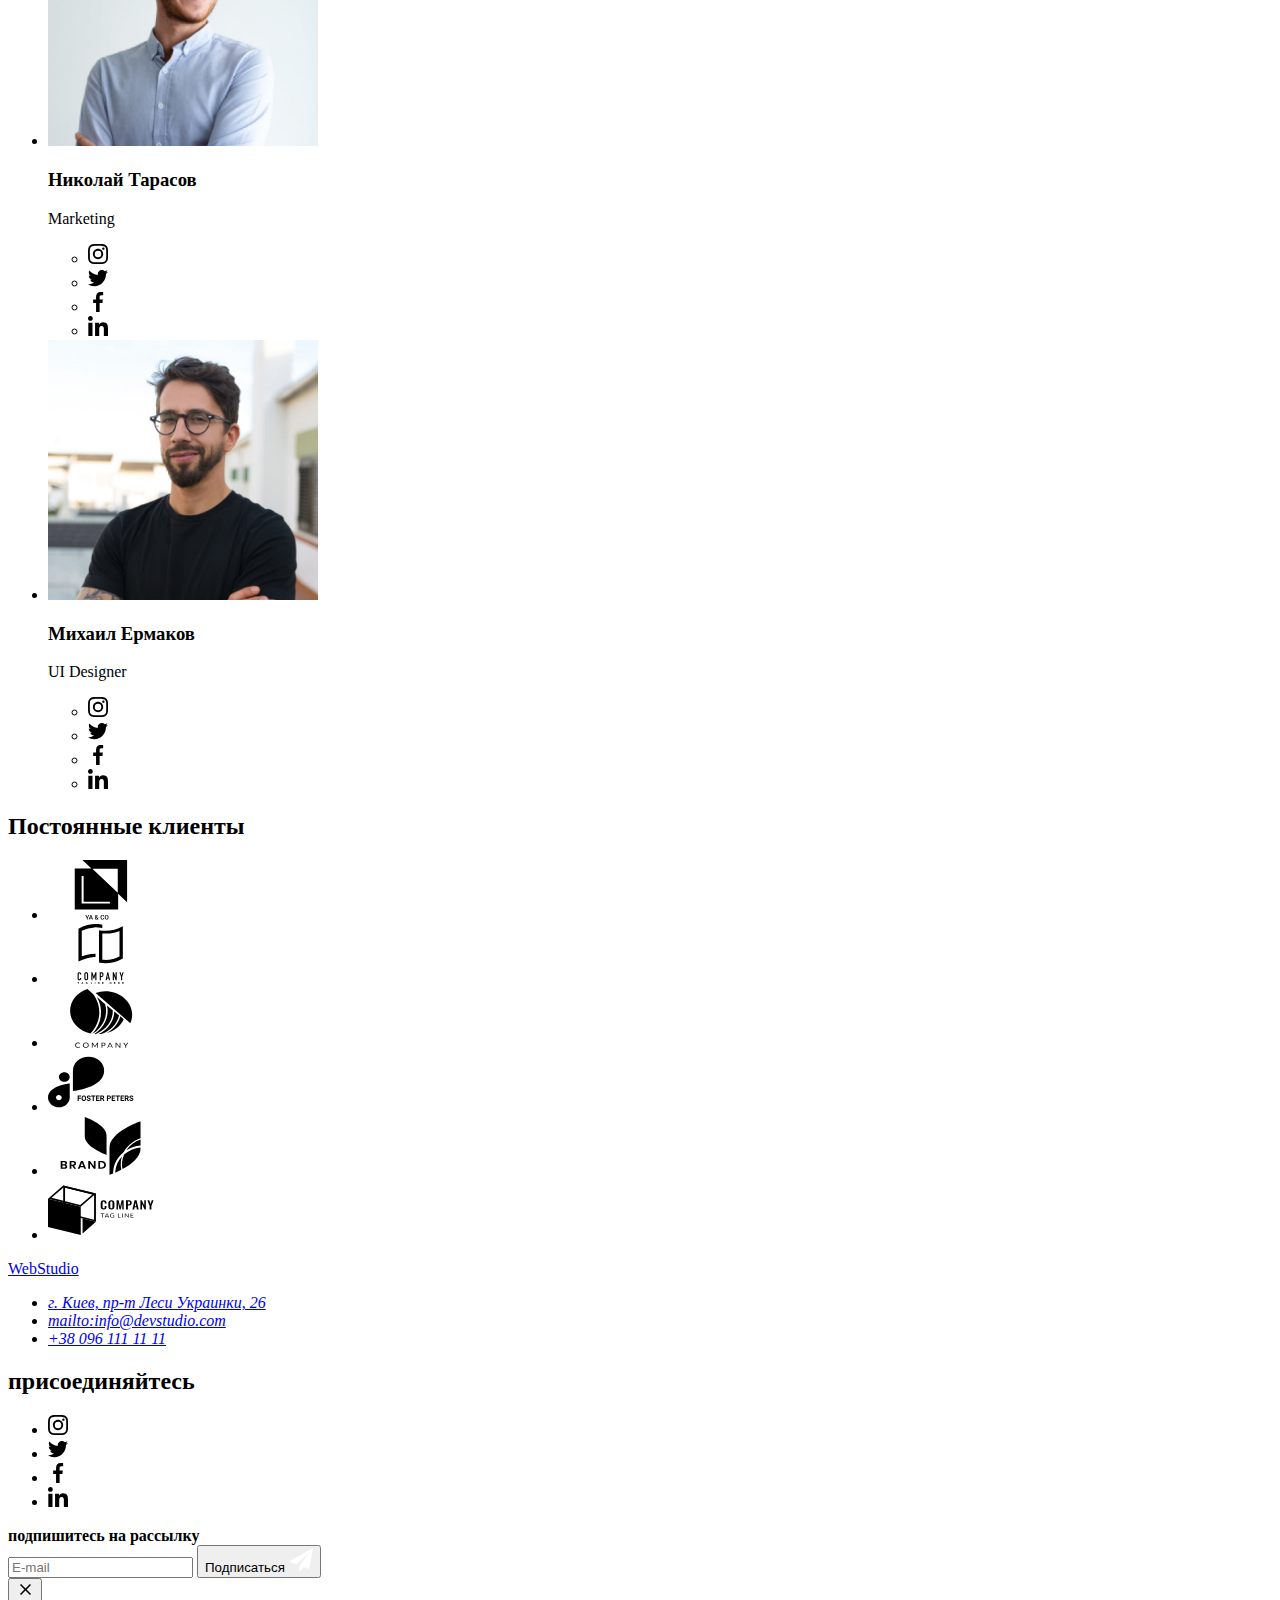
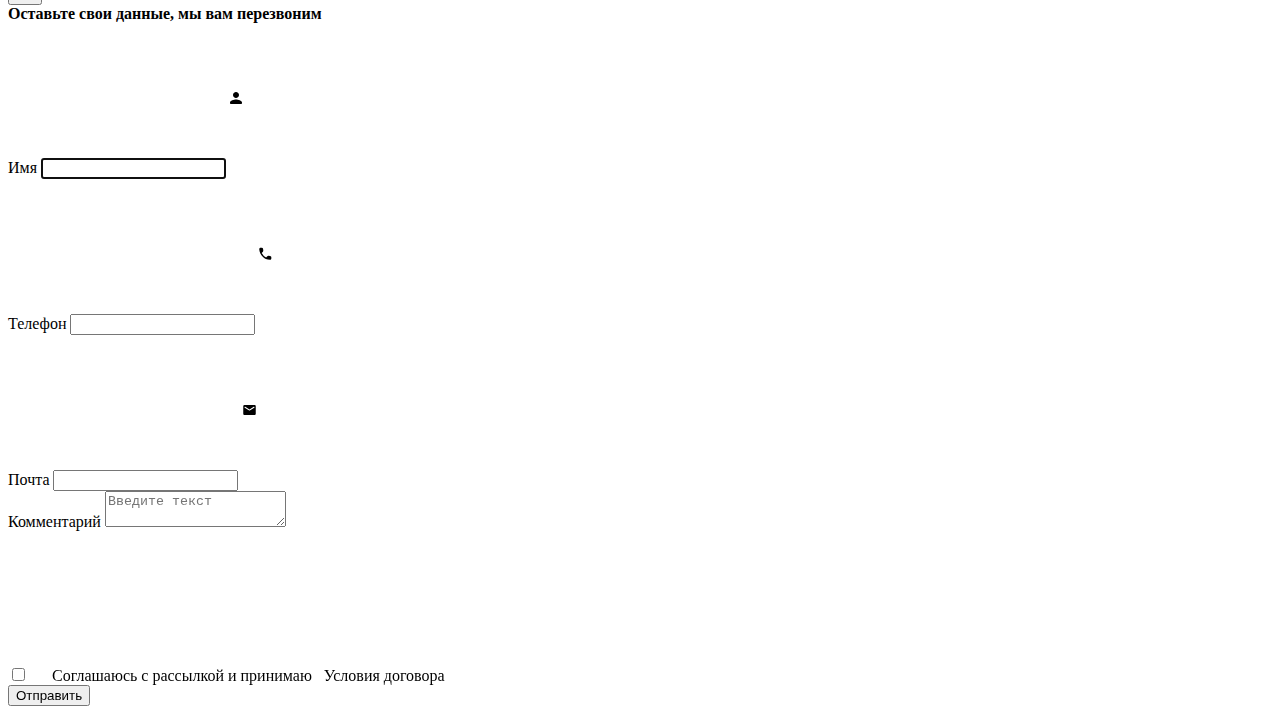
==== commit 48599cee: "15.07 SCSS" ====
--- a/index.html
+++ b/index.html
@@ -17,7 +17,7 @@
       href="https://fonts.googleapis.com/css2?family=Raleway:wght@700&family=Roboto:wght@400;500;700;900&display=swap"
       rel="stylesheet"
     />
-    <link rel="stylesheet" href="./css/styles.css" />
+    <link rel="stylesheet" href="./css/main.min.css" />
     <title lang="en">WebStudio</title>
   </head>
   <body>
--- a/css/main.min.css
+++ b/css/main.min.css
@@ -0,0 +1 @@
+/*# sourceMappingURL=main.min.css.map */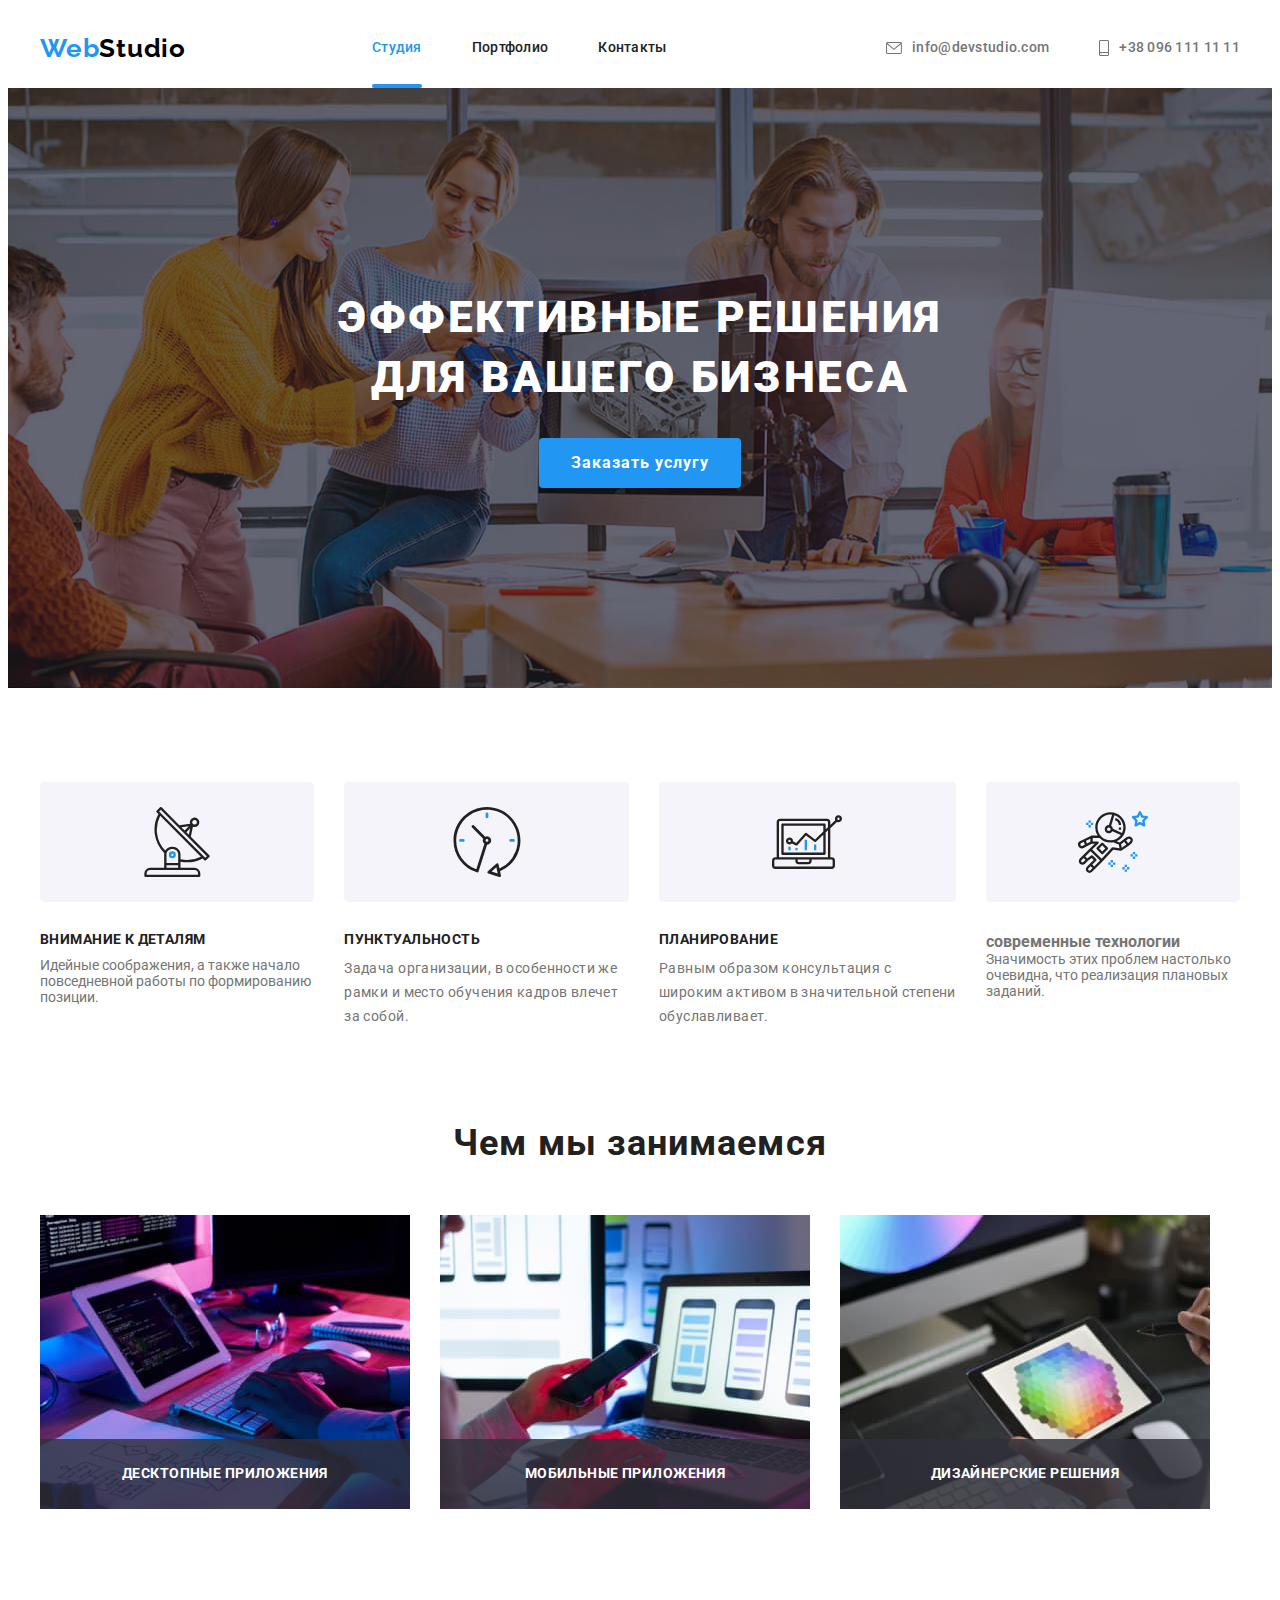
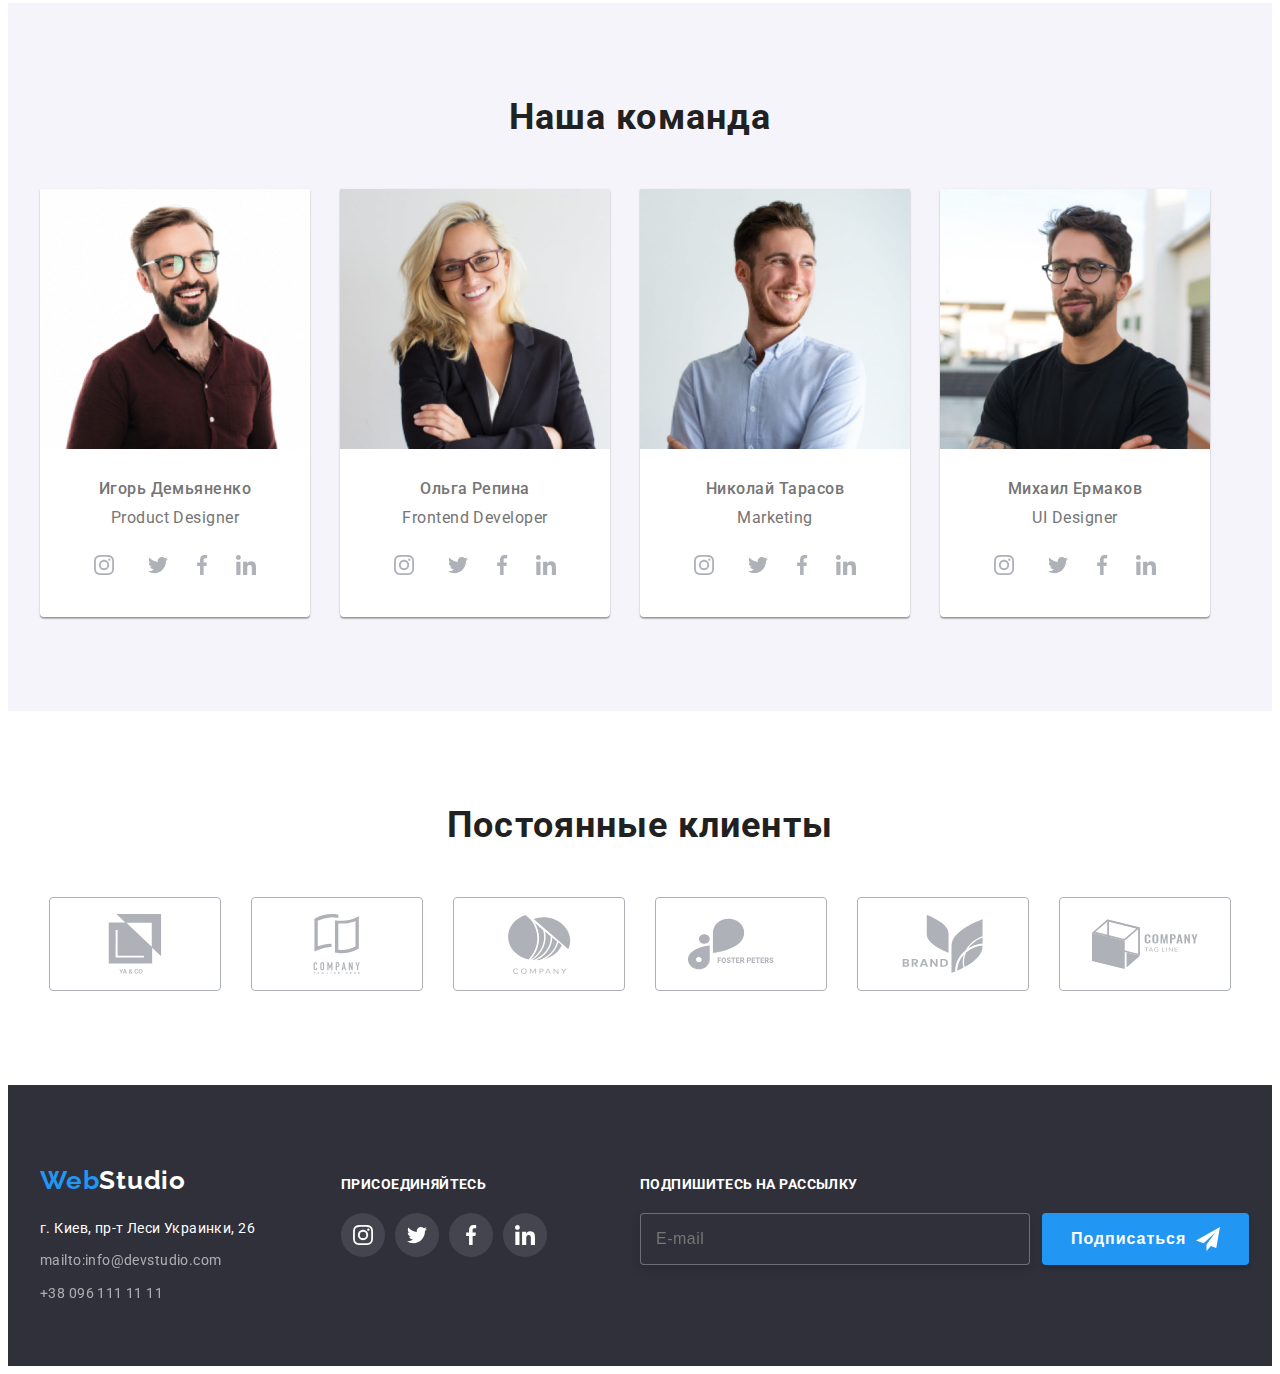
==== commit 4c13c19d: "15.07 SCSS" ====
--- a/index.html
+++ b/index.html
@@ -24,7 +24,7 @@
     <header class="header">
       <div class="container header__container">
         <a class="logo" href="index.html"
-          >Web<span class="logo header__logo--black">Studio</span></a
+          >Web<span class="logo logo--black">Studio</span></a
         >
         <nav class="navigation">
           <ul class="navigation__list list">
@@ -45,21 +45,18 @@
             </li>
           </ul>
         </nav>
-        <ul class="header__contact list">
-          <li class="header-contact__item">
-            <a
-              class="header-contact__link link"
-              href="mailto:info@devstudio.com"
-            >
-              <svg class="icon-contacts" width="16" height="12">
+        <ul class="list contact__list">
+          <li class="contact__item">
+            <a class="contact__link link" href="mailto:info@devstudio.com">
+              <svg class="contact__icon" width="16" height="12">
                 <use href="./images/svg/icons.svg#icon-smartmail"></use>
               </svg>
               info@devstudio.com</a
             >
           </li>
-          <li class="header-contact__item">
-            <a class="header-contact__link link" href="tel:+380961111111">
-              <svg class="icon-contacts" width="10" height="16">
+          <li class="contact__item">
+            <a class="contact__link link" href="tel:+380961111111">
+              <svg class="contact__icon" width="10" height="16">
                 <use href="./images/svg/icons.svg#icon-smartphone"></use>
               </svg>
               +38 096 111 11 11</a
@@ -403,8 +400,8 @@
       <div class="container footer__container">
         <div class="footer__column">
           <div class="footer__address">
-            <a class="link logo logo__link--footer" href="index.html"
-              >Web<span class="logo__current--footer">Studio</span></a
+            <a class="link logo footer-logo__link" href="index.html"
+              >Web<span class="logo footer__logo--current">Studio</span></a
             >
             <address class="footer__address">
               <ul class="list address-list">
--- a/css/main.min.css
+++ b/css/main.min.css
@@ -1 +1 @@
-/*# sourceMappingURL=main.min.css.map */+html{scroll-behavior:smooth}body{font-family:"Roboto",sans-serif;font-size:14px;font-weight:400;font-style:normal;color:#757575}.container{max-width:1200px;padding:0 15px;margin-left:auto;margin-right:auto}.title{font-family:"Roboto",sans-serif;font-weight:700;font-size:36px;line-height:1.16;text-align:center;letter-spacing:.03em;color:#212121}h1,h2,h3,p{margin:0}.list{list-style:none;padding:0;margin:0}a{text-decoration:none;color:inherit;font-style:normal}.visually-hidden{position:absolute;white-space:nowrap;width:1px;height:1px;overflow:hidden;border:0;padding:0;clip:rect(0 0 0 0);-webkit-clip-path:inset(50%);clip-path:inset(50%);margin:-1px}.section{padding:94px 0}img{display:block;min-width:100%;height:auto}.header{background-color:#fff}.header--border{border-bottom:1px solid #ececec}.header__container{display:-webkit-box;display:-ms-flexbox;display:flex;-webkit-box-align:center;-ms-flex-align:center;align-items:center}.logo{font-family:"Raleway",sans-serif;font-weight:700;font-size:26px;line-height:1.19;letter-spacing:.03em;color:#2196f3;margin-right:93px}.logo--black{color:#000}.navigation__list{display:-webkit-box;display:-ms-flexbox;display:flex;-webkit-box-align:center;-ms-flex-align:center;align-items:center}.navigation__item{position:relative;font-family:"Roboto",sans-serif;font-weight:500;line-height:1.14;letter-spacing:.02em;color:#212121}.navigation__item:not(:last-child){margin-right:50px}.navigation__link{display:block;padding-top:32px;padding-bottom:32px;-webkit-transition:color 250ms cubic-bezier(0.4, 0, 0.2, 1);transition:color 250ms cubic-bezier(0.4, 0, 0.2, 1)}.navigation__link:hover,.navigation__link:focus{color:#2196f3}.navigation__link--current::after{content:"";position:absolute;border-radius:2px;background-color:#2196f3;height:4px;width:100%;bottom:0;left:0}.navigation__link--current{color:#2196f3}.contact__list{display:-webkit-box;display:-ms-flexbox;display:flex;-webkit-box-align:center;-ms-flex-align:center;align-items:center;margin-left:auto}.contact__icon{margin-right:10px}.contact__item{font-family:"Roboto",sans-serif;font-weight:500;line-height:1.14;letter-spacing:.02em;color:#757575;fill:#757575}.contact__item:not(:last-child){margin-right:50px}.contact__link{display:-webkit-box;display:-ms-flexbox;display:flex;-webkit-box-align:center;-ms-flex-align:center;align-items:center;-webkit-transition:color 250ms cubic-bezier(0.4, 0, 0.2, 1),fill 250ms cubic-bezier(0.4, 0, 0.2, 1);transition:color 250ms cubic-bezier(0.4, 0, 0.2, 1),fill 250ms cubic-bezier(0.4, 0, 0.2, 1)}.contact__link:hover,.contact__link:focus{fill:#2196f3;color:#2196f3}.section__hero{background-color:#2f303a;background-image:-webkit-gradient(linear, left top, right top, from(rgba(47, 48, 58, 0.4)), to(rgba(47, 48, 58, 0.4))),url(../images/bg.jpg);background-image:linear-gradient(to right, rgba(47, 48, 58, 0.4), rgba(47, 48, 58, 0.4)),url(../images/bg.jpg);padding-top:200px;padding-bottom:200px;background-position:center;background-repeat:no-repeat;background-size:cover;max-width:1600px;margin-right:auto;margin-left:auto}.hero__title{font-family:"Roboto",sans-serif;font-weight:900;font-size:44px;line-height:1.36;text-align:center;letter-spacing:.06em;text-transform:uppercase;color:#fff;max-width:700px;margin:0 auto}.hero__button{font-family:"Roboto",sans-serif;font-weight:700;font-size:16px;line-height:1.87;display:-webkit-box;display:-ms-flexbox;display:flex;-webkit-box-align:center;-ms-flex-align:center;align-items:center;text-align:center;letter-spacing:.06em;color:#fff;border:none;background-color:#2196f3;-webkit-box-shadow:0px 4px 4px rgba(0,0,0,.15);box-shadow:0px 4px 4px rgba(0,0,0,.15);border-radius:4px;cursor:pointer;padding:10px 32px;margin-left:auto;margin-right:auto;display:block;margin-top:30px;-webkit-transition:background-color 250ms cubic-bezier(0.4, 0, 0.2, 1),-webkit-box-shadow 250ms cubic-bezier(0.4, 0, 0.2, 1);transition:background-color 250ms cubic-bezier(0.4, 0, 0.2, 1),-webkit-box-shadow 250ms cubic-bezier(0.4, 0, 0.2, 1);transition:background-color 250ms cubic-bezier(0.4, 0, 0.2, 1),box-shadow 250ms cubic-bezier(0.4, 0, 0.2, 1);transition:background-color 250ms cubic-bezier(0.4, 0, 0.2, 1),box-shadow 250ms cubic-bezier(0.4, 0, 0.2, 1),-webkit-box-shadow 250ms cubic-bezier(0.4, 0, 0.2, 1)}.hero__button:hover,.hero__button:focus{background-color:#188ce8;-webkit-box-shadow:0px 4px 4px rgba(0,0,0,.15);box-shadow:0px 4px 4px rgba(0,0,0,.15)}.advantages__list{display:-webkit-box;display:-ms-flexbox;display:flex;gap:30px}.advantages__subtitle{font-family:"Roboto",sans-serif;font-weight:700;line-height:1.14;letter-spacing:.03em;text-transform:uppercase;font-size:14px;color:#212121;margin-bottom:10px}.advantages__text{font-family:"Roboto",sans-serif;line-height:1.71;letter-spacing:.03em;color:#757575}.advantages__icon--bg{background:#f5f4fa;border-radius:4px;margin-bottom:30px;height:120px;display:-webkit-box;display:-ms-flexbox;display:flex;-webkit-box-align:center;-ms-flex-align:center;align-items:center;-webkit-box-pack:center;-ms-flex-pack:center;justify-content:center}.section__services{padding-top:0}.services__list{display:-webkit-box;display:-ms-flexbox;display:flex;margin-top:50px}.services__item{display:-webkit-box;display:-ms-flexbox;display:flex;position:relative}.services__item:not(:last-child){margin-right:30px}.services__subtitle{position:absolute;display:-webkit-box;display:-ms-flexbox;display:flex;-webkit-box-align:center;-ms-flex-align:center;align-items:center;-webkit-box-pack:center;-ms-flex-pack:center;justify-content:center;width:100%;height:70px;bottom:0;left:0;font-weight:700;font-size:14px;line-height:1.14;text-align:center;letter-spacing:.03em;text-transform:uppercase;color:#fff;background-color:rgba(47,48,58,.8)}.section__team{background-color:#f5f4fa}.team__img{display:block}.team__list{display:-webkit-box;display:-ms-flexbox;display:flex;margin-top:50px}.team__item{background:#fff;-webkit-box-shadow:0px 1px 3px rgba(0,0,0,.12),0px 1px 1px rgba(0,0,0,.14),0px 2px 1px rgba(0,0,0,.2);box-shadow:0px 1px 3px rgba(0,0,0,.12),0px 1px 1px rgba(0,0,0,.14),0px 2px 1px rgba(0,0,0,.2);border-radius:0px 0px 4px 4px}.team__item:not(:last-child){margin-right:30px}.team__text{padding-top:30px;padding-bottom:30px}.text__name{font-family:"Roboto",sans-serif;font-weight:500;font-size:16px;line-height:1.19;letter-spacing:.03em;text-align:center;color:var(--color-dark-subtitle);margin-bottom:10px}.text__position{font-family:"Roboto",sans-serif;font-size:16px;line-height:1.19;letter-spacing:.03em;text-align:center;color:var(--main-color)}.team__icons-list{display:-webkit-box;display:-ms-flexbox;display:flex;-webkit-box-pack:center;-ms-flex-pack:center;justify-content:center;-webkit-box-align:center;-ms-flex-align:center;align-items:center;height:44px;margin-top:16px}.link__social{display:block;background:#fff;border-radius:50%;height:44px;width:44px;fill:#afb1b8;display:-webkit-box;display:-ms-flexbox;display:flex;-webkit-box-pack:center;-ms-flex-pack:center;justify-content:center;-webkit-box-align:center;-ms-flex-align:center;align-items:center;-webkit-transition:background-color 250ms cubic-bezier(0.4, 0, 0.2, 1),fill 250ms cubic-bezier(0.4, 0, 0.2, 1);transition:background-color 250ms cubic-bezier(0.4, 0, 0.2, 1),fill 250ms cubic-bezier(0.4, 0, 0.2, 1)}.link__social:not(:last-child){margin-right:10px}.link__social:hover,.link__social:focus{fill:#fff;background-color:#2196f3}.social-icon__item:not(:last-child){margin-right:10px}.client-icons{display:-webkit-box;display:-ms-flexbox;display:flex;-webkit-box-align:center;-ms-flex-align:center;align-items:center;-webkit-box-pack:center;-ms-flex-pack:center;justify-content:center;margin-top:50px}.link__client{display:-webkit-box;display:-ms-flexbox;display:flex;-webkit-box-align:center;-ms-flex-align:center;align-items:center;-webkit-box-pack:center;-ms-flex-pack:center;justify-content:center;height:92px;width:170px;border:1px solid #afb1b8;border-radius:4px;fill:#afb1b8;-webkit-transition:border 250ms cubic-bezier(0.4, 0, 0.2, 1),fill 250ms cubic-bezier(0.4, 0, 0.2, 1);transition:border 250ms cubic-bezier(0.4, 0, 0.2, 1),fill 250ms cubic-bezier(0.4, 0, 0.2, 1)}.link__client:hover,.link__client:focus{fill:#2196f3;border:1px solid #2196f3}.client__item:not(:last-child){margin-right:30px}.footer{background-color:#2f303a;padding:60px 0;margin:0}.footer__column{display:-webkit-box;display:-ms-flexbox;display:flex;-webkit-box-align:baseline;-ms-flex-align:baseline;align-items:baseline}.footer-logo__link{padding:0;margin-right:0}.footer__logo--current{color:#fff}.footer__address{font-family:"Roboto",sans-serif;line-height:1.71;letter-spacing:.03em;color:#fff;margin-top:20px;min-width:231px}.address__item:not(:last-child){margin-bottom:9px}.footer__email{font-family:"Roboto",sans-serif;line-height:1.71;letter-spacing:.03em;color:#fff;opacity:.6}.footer__tel{font-family:"Roboto",sans-serif;line-height:1.71;letter-spacing:.03em;color:#fff;opacity:.6}.footer__subscribe{margin-left:70px;margin-right:93px}.footer__subtitle-social{font-weight:700;font-size:14px;line-height:1.14;letter-spacing:.03em;text-transform:uppercase;color:#fff;margin-bottom:20px}.subscribe__list{display:-webkit-box;display:-ms-flexbox;display:flex}.subscribe__link{display:block;background:rgba(255,255,255,.1);border-radius:50%;height:44px;width:44px;fill:#fff;display:-webkit-box;display:-ms-flexbox;display:flex;-webkit-box-pack:center;-ms-flex-pack:center;justify-content:center;-webkit-box-align:center;-ms-flex-align:center;align-items:center;-webkit-transition:background-color 250ms cubic-bezier(0.4, 0, 0.2, 1),-webkit-filter 250ms cubic-bezier(0.4, 0, 0.2, 1);transition:background-color 250ms cubic-bezier(0.4, 0, 0.2, 1),-webkit-filter 250ms cubic-bezier(0.4, 0, 0.2, 1);transition:background-color 250ms cubic-bezier(0.4, 0, 0.2, 1),filter 250ms cubic-bezier(0.4, 0, 0.2, 1);transition:background-color 250ms cubic-bezier(0.4, 0, 0.2, 1),filter 250ms cubic-bezier(0.4, 0, 0.2, 1),-webkit-filter 250ms cubic-bezier(0.4, 0, 0.2, 1)}.subscribe__link:hover,.subscribe__link:focus{background-color:#2196f3;-webkit-filter:drop-shadow(0px 4px 4px rgba(0, 0, 0, 0.25));filter:drop-shadow(0px 4px 4px rgba(0, 0, 0, 0.25))}.subscribe__item:not(:last-child){margin-right:10px}.footer__form--position{display:-webkit-box;display:-ms-flexbox;display:flex;margin-top:20px}.form__email{border:1px solid rgba(255,255,255,.3);-webkit-filter:drop-shadow(0px 4px 4px rgba(0, 0, 0, 0.15));filter:drop-shadow(0px 4px 4px rgba(0, 0, 0, 0.15));border-radius:4px;background-color:#2f303a;font-size:16px;line-height:1.25;display:-webkit-box;display:-ms-flexbox;display:flex;-webkit-box-align:center;-ms-flex-align:center;align-items:center;letter-spacing:.03em;color:rgba(255,255,255,.6);padding:15px;min-width:358px}.user__email{margin-right:12px}.button__icon-form{margin-left:10px}.button__form{font-weight:700;font-size:16px;line-height:1.88;letter-spacing:.06em;color:#fff;fill:#fff;background:#2196f3;-webkit-box-shadow:0px 4px 4px rgba(0,0,0,.15);box-shadow:0px 4px 4px rgba(0,0,0,.15);border-radius:4px;padding:10px 29px;display:-webkit-box;display:-ms-flexbox;display:flex;-webkit-box-align:center;-ms-flex-align:center;align-items:center;-webkit-box-pack:center;-ms-flex-pack:center;justify-content:center;border:none;cursor:pointer;-webkit-transition:background-color 250ms cubic-bezier(0.4, 0, 0.2, 1);transition:background-color 250ms cubic-bezier(0.4, 0, 0.2, 1)}.button__form:hover,.button__form:focus{background-color:#188ce8;-webkit-box-shadow:0px 4px 4px rgba(0,0,0,.15);box-shadow:0px 4px 4px rgba(0,0,0,.15)}.button__list{display:-webkit-box;display:-ms-flexbox;display:flex;-webkit-box-pack:center;-ms-flex-pack:center;justify-content:center}.button__item:not(:last-child){margin-right:8px}.portfolio__button{font-family:"Roboto",sans-serif;font-weight:500;font-size:16px;line-height:1.62;letter-spacing:.03em;color:#212121;background:#f5f4fa;border-radius:4px;border:none;padding:6px 22px;cursor:pointer;-webkit-transition:background-color 250ms cubic-bezier(0.4, 0, 0.2, 1),color 250ms cubic-bezier(0.4, 0, 0.2, 1),-webkit-box-shadow 250ms cubic-bezier(0.4, 0, 0.2, 1);transition:background-color 250ms cubic-bezier(0.4, 0, 0.2, 1),color 250ms cubic-bezier(0.4, 0, 0.2, 1),-webkit-box-shadow 250ms cubic-bezier(0.4, 0, 0.2, 1);transition:background-color 250ms cubic-bezier(0.4, 0, 0.2, 1),color 250ms cubic-bezier(0.4, 0, 0.2, 1),box-shadow 250ms cubic-bezier(0.4, 0, 0.2, 1);transition:background-color 250ms cubic-bezier(0.4, 0, 0.2, 1),color 250ms cubic-bezier(0.4, 0, 0.2, 1),box-shadow 250ms cubic-bezier(0.4, 0, 0.2, 1),-webkit-box-shadow 250ms cubic-bezier(0.4, 0, 0.2, 1)}.portfolio__button:hover,.portfolio__button:focus{background-color:#2196f3;color:#fff;-webkit-box-shadow:0px 3px 1px rgba(0,0,0,.1),0px 1px 2px rgba(0,0,0,.08),0px 2px 2px rgba(0,0,0,.12);box-shadow:0px 3px 1px rgba(0,0,0,.1),0px 1px 2px rgba(0,0,0,.08),0px 2px 2px rgba(0,0,0,.12)}.cards__list{display:-webkit-box;display:-ms-flexbox;display:flex;-ms-flex-wrap:wrap;flex-wrap:wrap;margin-top:50px}.cards__item{margin-right:30px;margin-bottom:30px}.cards__item:nth-child(3n){margin-right:0}.cards__item:nth-last-child(-n+3){margin-bottom:0}.cards__text{padding:20px 24px;border-left:1px solid #eee;border-right:1px solid #eee;border-bottom:1px solid #eee}.cards__block{position:relative;overflow:hidden}.cards__discription{position:absolute;display:block;top:0;left:0;-webkit-transform:translate(-50%, -50%);transform:translate(-50%, -50%);background-color:rgba(33,150,243,.9);width:100%;height:100%;font-size:18px;line-height:1.56;letter-spacing:.03em;color:#fff;padding:63px 24px;-webkit-transform:translateY(101%);transform:translateY(101%);-webkit-transition:-webkit-transform 250ms cubic-bezier(0.4, 0, 0.2, 1);transition:-webkit-transform 250ms cubic-bezier(0.4, 0, 0.2, 1);transition:transform 250ms cubic-bezier(0.4, 0, 0.2, 1);transition:transform 250ms cubic-bezier(0.4, 0, 0.2, 1), -webkit-transform 250ms cubic-bezier(0.4, 0, 0.2, 1)}.cards__link:hover .cards__discription{-webkit-transform:translateY(0);transform:translateY(0)}.cards__link:focus .cards__discription{-webkit-transform:translateY(0);transform:translateY(0)}.cards__link{display:block;-webkit-transition:-webkit-box-shadow 250ms cubic-bezier(0.4, 0, 0.2, 1);transition:-webkit-box-shadow 250ms cubic-bezier(0.4, 0, 0.2, 1);transition:box-shadow 250ms cubic-bezier(0.4, 0, 0.2, 1);transition:box-shadow 250ms cubic-bezier(0.4, 0, 0.2, 1), -webkit-box-shadow 250ms cubic-bezier(0.4, 0, 0.2, 1)}.cards__link:hover,.cards__link:focus{-webkit-box-shadow:0px 1px 1px rgba(0,0,0,.12),0px 4px 4px rgba(0,0,0,.06),1px 4px 6px rgba(0,0,0,.16);box-shadow:0px 1px 1px rgba(0,0,0,.12),0px 4px 4px rgba(0,0,0,.06),1px 4px 6px rgba(0,0,0,.16)}.cards__description{position:relative}.cards__subtitle{font-family:"Roboto",sans-serif;font-weight:700;font-size:18px;line-height:2;letter-spacing:.06em;color:#212121;margin-bottom:4px}.cards__category{font-family:"Roboto",sans-serif;font-size:16px;line-height:1.88;letter-spacing:.03em;color:#757575}.backdrop{position:fixed;top:0;left:0;width:100%;height:100%;background-color:rgba(0,0,0,.2);-webkit-transition:opacity 250ms cubic-bezier(0.4, 0, 0.2, 1);transition:opacity 250ms cubic-bezier(0.4, 0, 0.2, 1)}.backdrop.is-hidden{opacity:0;pointer-events:none;visibility:hidden}.modal{position:absolute;top:50%;left:50%;-webkit-transform:translate(-50%, -50%);transform:translate(-50%, -50%);background-color:#fff;width:528px;-webkit-box-shadow:0px 1px 3px rgba(0,0,0,.12),0px 1px 1px rgba(0,0,0,.14),0px 2px 1px rgba(0,0,0,.2);box-shadow:0px 1px 3px rgba(0,0,0,.12),0px 1px 1px rgba(0,0,0,.14),0px 2px 1px rgba(0,0,0,.2);border-radius:4px;-webkit-transition:-webkit-box-shadow 250ms cubic-bezier(0.4, 0, 0.2, 1);transition:-webkit-box-shadow 250ms cubic-bezier(0.4, 0, 0.2, 1);transition:box-shadow 250ms cubic-bezier(0.4, 0, 0.2, 1);transition:box-shadow 250ms cubic-bezier(0.4, 0, 0.2, 1), -webkit-box-shadow 250ms cubic-bezier(0.4, 0, 0.2, 1);padding:40px}.modal__title{display:block;font-weight:700;font-size:20px;line-height:1.15;text-align:center;letter-spacing:.03em;color:#212121;margin-bottom:12px}.modal__button{position:absolute;right:8px;top:8px;width:30px;height:30px;border-radius:50%;background-color:#fff;border:1px solid rgba(0,0,0,.1);fill:#000;cursor:pointer;padding:5px}.modal__button:hover,.modal__button:focus{fill:#2196f3}.form__field{position:relative;margin-bottom:10px;display:-webkit-box;display:-ms-flexbox;display:flex;-webkit-box-orient:vertical;-webkit-box-direction:normal;-ms-flex-direction:column;flex-direction:column}.form__input{margin:0;padding:11px 12px 11px 42px;border:1px solid rgba(33,33,33,.2);font:inherit;border-radius:4px;-webkit-transition:border 250ms cubic-bezier(0.4, 0, 0.2, 1);transition:border 250ms cubic-bezier(0.4, 0, 0.2, 1);-webkit-box-sizing:#2196f3;box-sizing:#2196f3;outline:rgba(0,0,0,0)}.form__input:focus{border:1px solid #2196f3}.form__label{font-size:12px;line-height:1.67;letter-spacing:.01em;color:#757575;margin-top:0;margin-bottom:4px}.form__icon{position:absolute;top:43px;left:20px;-webkit-transform:translate(-50%, -50%);transform:translate(-50%, -50%);fill:#212121}.form__input:focus~.form__icon{fill:#2196f3}.comment__form{margin-bottom:20px}.form__comment{resize:none;width:448px;height:120px;padding:12px 16px;border:1px solid rgba(33,33,33,.2);border-radius:4px;outline:rgba(0,0,0,0)}.form__comment:focus{border:1px solid #2196f3}.form__comment::-webkit-input-placeholder{font-size:12px;line-height:1.15;letter-spacing:.01em;color:rgba(117,117,117,.5)}.form__comment::-moz-placeholder{font-size:12px;line-height:1.15;letter-spacing:.01em;color:rgba(117,117,117,.5)}.form__comment:-ms-input-placeholder{font-size:12px;line-height:1.15;letter-spacing:.01em;color:rgba(117,117,117,.5)}.form__comment::-ms-input-placeholder{font-size:12px;line-height:1.15;letter-spacing:.01em;color:rgba(117,117,117,.5)}.form__comment::placeholder{font-size:12px;line-height:1.15;letter-spacing:.01em;color:rgba(117,117,117,.5)}.checkbox__input{position:absolute;white-space:nowrap;width:1px;height:1px;overflow:hidden;border:0;padding:0;clip:rect(0 0 0 0);-webkit-clip-path:inset(50%);clip-path:inset(50%);margin:-1px;-webkit-transition:background-color 250ms cubic-bezier(0.4, 0, 0.2, 1);transition:background-color 250ms cubic-bezier(0.4, 0, 0.2, 1)}.check__block{margin-bottom:30px;display:-webkit-box;display:-ms-flexbox;display:flex;-webkit-box-align:center;-ms-flex-align:center;align-items:center;-webkit-box-pack:center;-ms-flex-pack:center;justify-content:center}.checkbox__label{display:-webkit-box;display:-ms-flexbox;display:flex;-webkit-box-align:center;-ms-flex-align:center;align-items:center}.checkbox__icon{width:16px;height:15px;display:inline-block;border:2px solid #212121;border-radius:4px;fill:#fff;background-color:#fff;margin-right:7px}.checkbox__input:checked+.checkbox__icon{background-color:#2196f3;border:.2px solid #2196f3;background-origin:border-box}.checkbox__link--blue{font-size:14px;line-height:1.71;letter-spacing:.03em;-webkit-text-decoration-line:underline;text-decoration-line:underline;color:#2196f3;cursor:pointer}.button__send{font-weight:700;font-size:16px;line-height:1.88;letter-spacing:.06em;color:#fff;background:#2196f3;-webkit-box-shadow:0px 4px 4px rgba(0,0,0,.15);box-shadow:0px 4px 4px rgba(0,0,0,.15);border-radius:4px;padding:10px 55px;cursor:pointer;border:none;margin-left:auto;margin-right:auto;display:block;-webkit-transition:background-color 250ms cubic-bezier(0.4, 0, 0.2, 1),-webkit-box-shadow 250ms cubic-bezier(0.4, 0, 0.2, 1);transition:background-color 250ms cubic-bezier(0.4, 0, 0.2, 1),-webkit-box-shadow 250ms cubic-bezier(0.4, 0, 0.2, 1);transition:box-shadow 250ms cubic-bezier(0.4, 0, 0.2, 1),background-color 250ms cubic-bezier(0.4, 0, 0.2, 1);transition:box-shadow 250ms cubic-bezier(0.4, 0, 0.2, 1),background-color 250ms cubic-bezier(0.4, 0, 0.2, 1),-webkit-box-shadow 250ms cubic-bezier(0.4, 0, 0.2, 1)}.button__send:hover,.button__send:focus{background-color:#188ce8;-webkit-box-shadow:0px 4px 4px rgba(0,0,0,.15);box-shadow:0px 4px 4px rgba(0,0,0,.15)}/*# sourceMappingURL=main.min.css.map */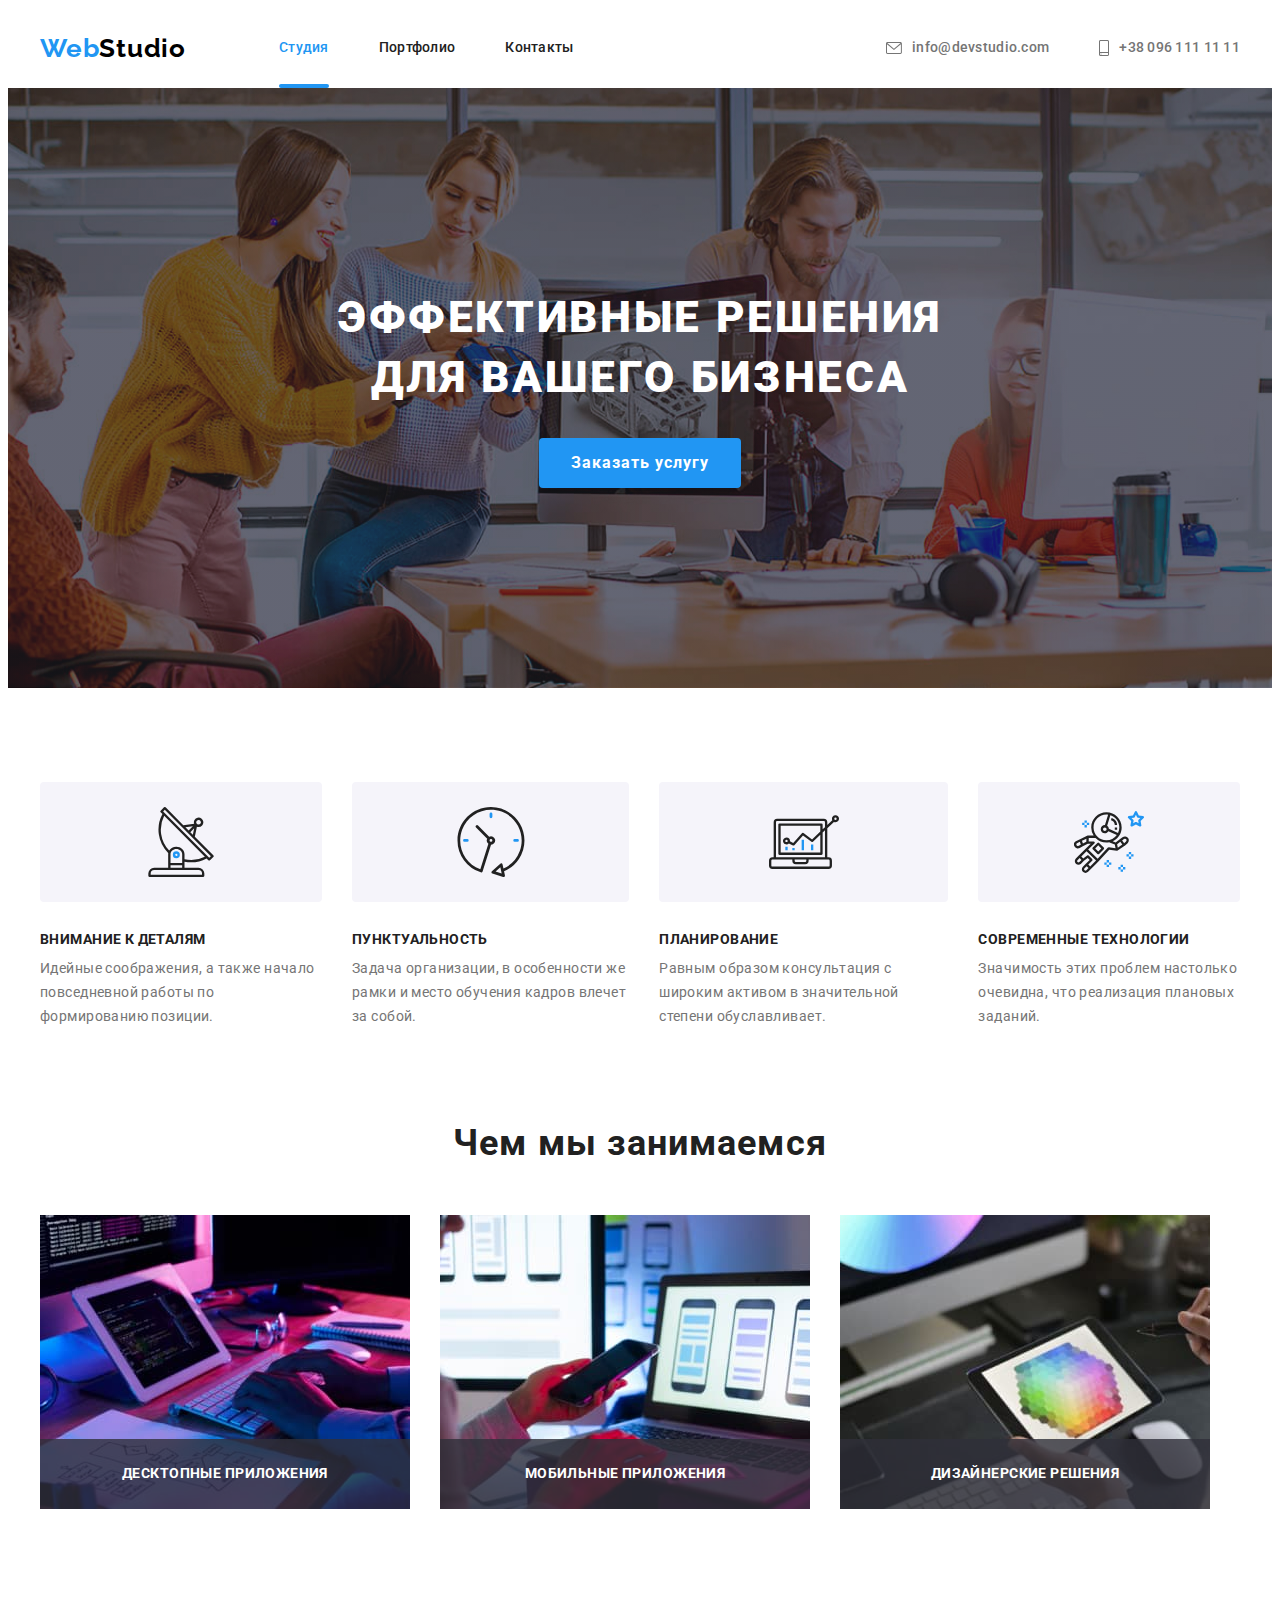
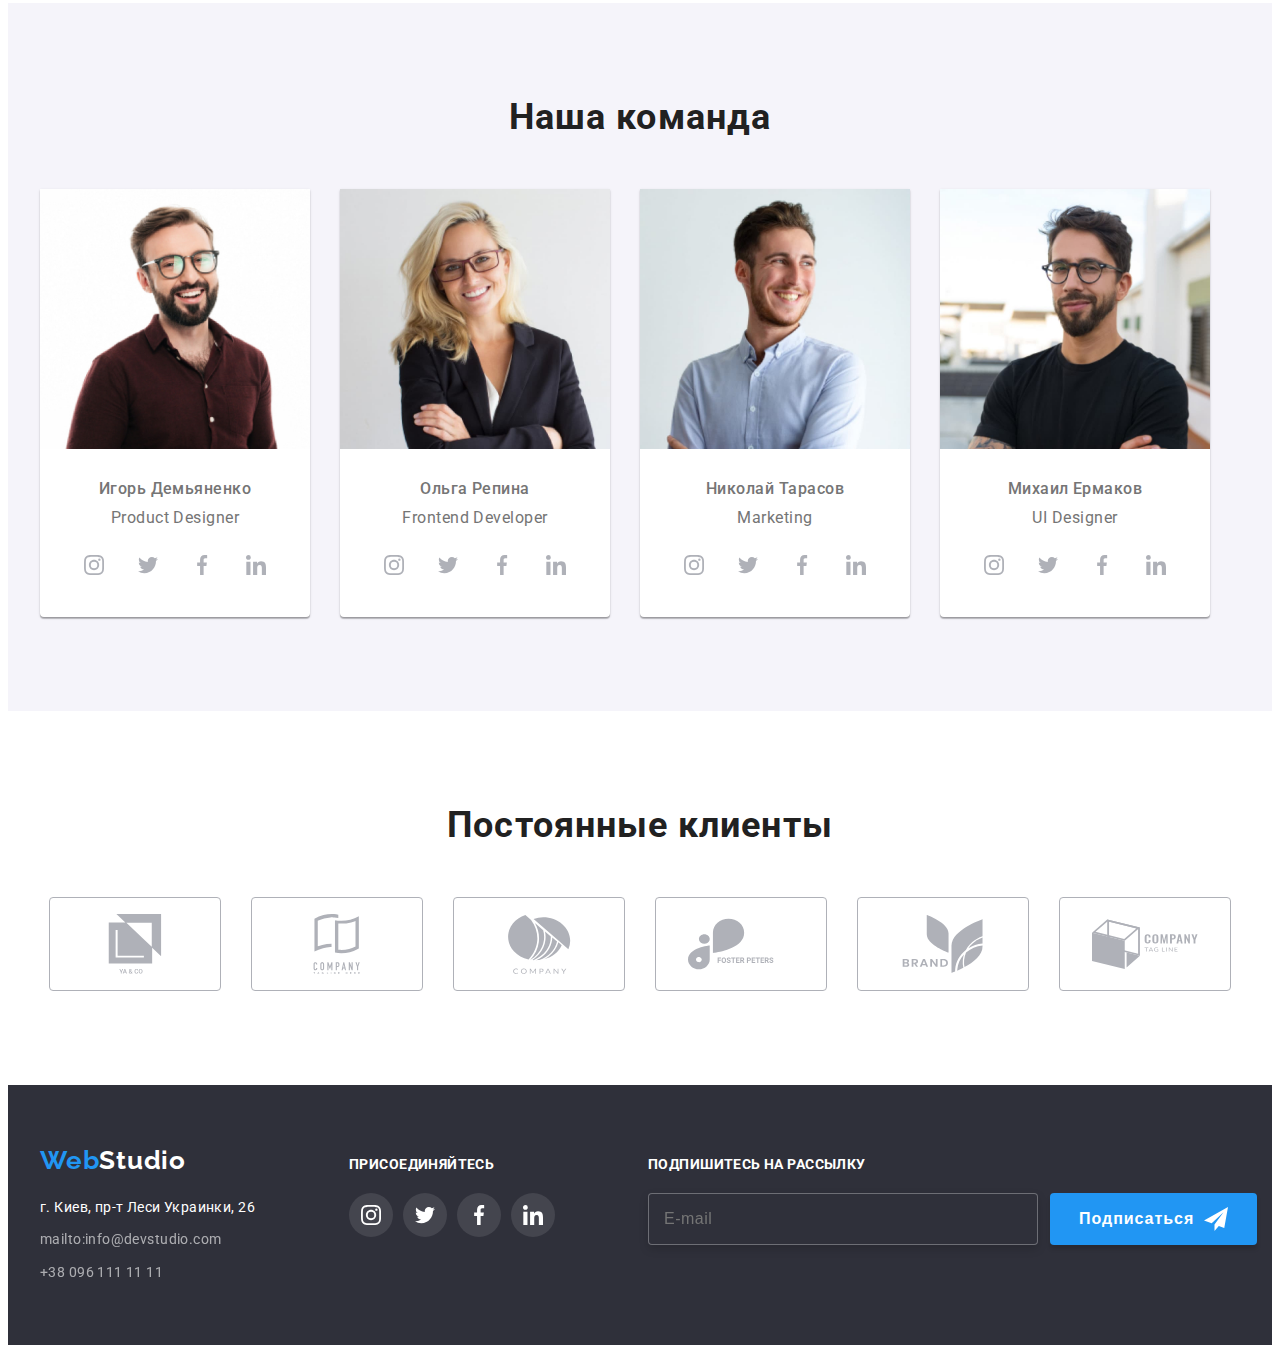
==== commit 3504a3a6: "18.07 Доработка дз7" ====
--- a/index.html
+++ b/index.html
@@ -24,10 +24,10 @@
     <header class="header">
       <div class="container header__container">
         <a class="logo" href="index.html"
-          >Web<span class="logo logo--black">Studio</span></a
+          >Web<span class="logo__black">Studio</span></a
         >
         <nav class="navigation">
-          <ul class="navigation__list list">
+          <ul class="navigation__list">
             <li class="navigation__item">
               <a
                 class="link navigation__link navigation__link--current"
@@ -45,18 +45,18 @@
             </li>
           </ul>
         </nav>
-        <ul class="list contact__list">
-          <li class="contact__item">
-            <a class="contact__link link" href="mailto:info@devstudio.com">
-              <svg class="contact__icon" width="16" height="12">
+        <ul class="contacts">
+          <li class="contacts__item">
+            <a class="contacts__link" href="mailto:info@devstudio.com">
+              <svg class="contacts__icon" width="16" height="12">
                 <use href="./images/svg/icons.svg#icon-smartmail"></use>
               </svg>
               info@devstudio.com</a
             >
           </li>
-          <li class="contact__item">
-            <a class="contact__link link" href="tel:+380961111111">
-              <svg class="contact__icon" width="10" height="16">
+          <li class="contacts__item">
+            <a class="contacts__link" href="tel:+380961111111">
+              <svg class="contacts__icon" width="10" height="16">
                 <use href="./images/svg/icons.svg#icon-smartphone"></use>
               </svg>
               +38 096 111 11 11</a
@@ -66,30 +66,26 @@
       </div>
     </header>
     <main>
-      <section class="section__hero">
-        <div class="container hero__container">
-          <h1 class="title hero__title">
-            эффективные решения для вашего бизнеса
-          </h1>
-          <button class="button hero__button" type="button" data-modal-open>
+      <section class="hero">
+        <div class="container">
+          <h1 class="hero__title">эффективные решения для вашего бизнеса</h1>
+          <button class="hero__button" type="button" data-modal-open>
             Заказать услугу
           </button>
         </div>
       </section>
-      <section class="section section__advantages">
-        <div class="container section__container">
-          <h2 class="visually-hidden title advantages-title">
-            наши преимущества
-          </h2>
-          <ul class="list advantages__list">
+      <section class="section">
+        <div class="container">
+          <h2 class="visually-hidden section__title">наши преимущества</h2>
+          <ul class="advantages">
             <li class="advantages__item">
               <div class="advantages__icon--bg">
                 <svg class="advantages__icon" width="70" height="70">
                   <use href="./images/svg/icons.svg#icon-antenna"></use>
                 </svg>
               </div>
-              <h3 class="advantages__subtitle">внимание к деталям</h3>
-              <p class="advantages-text">
+              <h3 class="advantages__title">внимание к деталям</h3>
+              <p class="advantages__text">
                 Идейные соображения, а также начало повседневной работы по
                 формированию позиции.
               </p>
@@ -100,7 +96,7 @@
                   <use href="./images/svg/icons.svg#icon-clock"></use>
                 </svg>
               </div>
-              <h3 class="advantages__subtitle">пунктуальность</h3>
+              <h3 class="advantages__title">пунктуальность</h3>
               <p class="advantages__text">
                 Задача организации, в особенности же рамки и место обучения
                 кадров влечет за собой.
@@ -112,7 +108,7 @@
                   <use href="./images/svg/icons.svg#icon-diagram"></use>
                 </svg>
               </div>
-              <h3 class="advantages__subtitle">планирование</h3>
+              <h3 class="advantages__title">планирование</h3>
               <p class="advantages__text">
                 Равным образом консультация с широким активом в значительной
                 степени обуславливает.
@@ -127,8 +123,8 @@
                   ></use>
                 </svg>
               </div>
-              <h3 class="advantages-subtitle">современные технологии</h3>
-              <p class="advantages-text">
+              <h3 class="advantages__title">современные технологии</h3>
+              <p class="advantages__text">
                 Значимость этих проблем настолько очевидна, что реализация
                 плановых заданий.
               </p>
@@ -136,29 +132,29 @@
           </ul>
         </div>
       </section>
-      <section class="section section__services">
-        <div class="container services__container">
-          <h2 class="title services__title">Чем мы занимаемся</h2>
-          <ul class="list services__list">
+      <section class="section section__not-padding-top">
+        <div class="container">
+          <h2 class="section__title">Чем мы занимаемся</h2>
+          <ul class="services">
             <li class="services__item">
               <img src="./images/img1.jpg" alt="Программирование" width="370" />
-              <h2 class="services__subtitle">десктопные приложения</h2>
+              <h2 class="services__title">десктопные приложения</h2>
             </li>
             <li class="services__item">
               <img src="./images/img2.jpg" alt="Прототипирование" width="370" />
-              <h2 class="services__subtitle">мобильные приложения</h2>
+              <h2 class="services__title">мобильные приложения</h2>
             </li>
             <li class="services__item">
               <img src="./images/img3.jpg" alt="3Д моделирование" width="370" />
-              <h2 class="services__subtitle">дизайнерские решения</h2>
+              <h2 class="services__title">дизайнерские решения</h2>
             </li>
           </ul>
         </div>
       </section>
-      <section class="section section__team">
-        <div class="container team__container">
-          <h2 class="title team__title">Наша команда</h2>
-          <ul class="list team__list">
+      <section class="section section__background">
+        <div class="container">
+          <h2 class="section__title">Наша команда</h2>
+          <ul class="team">
             <li class="team__item">
               <img
                 class="team__img"
@@ -166,38 +162,34 @@
                 alt="Фото сотрудника"
                 width="270"
               />
-              <div class="team__text">
-                <h3 class="text__name">Игорь Демьяненко</h3>
-                <p class="text__position" lang="en">Product Designer</p>
-                <ul class="list team__icons-list">
-                  <li class="social-icon__item">
-                    <a
-                      href="#"
-                      class="link link__social"
-                      aria-label="Instagram"
-                    >
-                      <svg class="icon-social" width="20" height="20">
+              <div class="team__box">
+                <h3 class="team__title">Игорь Демьяненко</h3>
+                <p class="team__text" lang="en">Product Designer</p>
+                <ul class="socials">
+                  <li class="socials__item">
+                    <a href="#" class="socials__link" aria-label="Instagram">
+                      <svg class="socials__icon" width="20" height="20">
                         <use href="./images/svg/icons.svg#icon-instagram"></use>
                       </svg>
                     </a>
                   </li>
-                  <li class="item-icon-team">
-                    <a href="#" class="link link__social" aria-label="Twitter">
-                      <svg class="icon__social" width="20" height="20">
+                  <li class="socials__item">
+                    <a href="#" class="socials__link" aria-label="Twitter">
+                      <svg class="socials__icon" width="20" height="20">
                         <use href="./images/svg/icons.svg#icon-twitter"></use>
                       </svg>
                     </a>
                   </li>
-                  <li class="item-icon-team">
-                    <a href="#" class="link link__social" aria-label="Facebook">
-                      <svg class="icon__social" width="20" height="20">
+                  <li class="socials__item">
+                    <a href="#" class="socials__link" aria-label="Facebook">
+                      <svg class="socials__icon" width="20" height="20">
                         <use href="./images/svg/icons.svg#icon-facebook"></use>
                       </svg>
                     </a>
                   </li>
-                  <li class="item-icon-team">
-                    <a href="#" class="link link__social" aria-label="Linkedin">
-                      <svg class="icon__social" width="20" height="20">
+                  <li class="socials__item">
+                    <a href="#" class="socials__link" aria-label="Linkedin">
+                      <svg class="socials__icon" width="20" height="20">
                         <use href="./images/svg/icons.svg#icon-linkedin"></use>
                       </svg>
                     </a>
@@ -212,38 +204,34 @@
                 alt="Фото сотрудника"
                 width="270"
               />
-              <div class="team__text">
-                <h3 class="text__name">Ольга Репина</h3>
-                <p class="text__position" lang="en">Frontend Developer</p>
-                <ul class="list team__icons-list">
-                  <li class="social-icon__item">
-                    <a
-                      href="#"
-                      class="link link__social"
-                      aria-label="Instagram"
-                    >
-                      <svg class="icon-social" width="20" height="20">
+              <div class="team__box">
+                <h3 class="team__title">Ольга Репина</h3>
+                <p class="team__text" lang="en">Frontend Developer</p>
+                <ul class="socials">
+                  <li class="socials__item">
+                    <a href="#" class="socials__link" aria-label="Instagram">
+                      <svg class="socials__icon" width="20" height="20">
                         <use href="./images/svg/icons.svg#icon-instagram"></use>
                       </svg>
                     </a>
                   </li>
-                  <li class="item-icon-team">
-                    <a href="#" class="link link__social" aria-label="Twitter">
-                      <svg class="icon__social" width="20" height="20">
+                  <li class="socials__item">
+                    <a href="#" class="socials__link" aria-label="Twitter">
+                      <svg class="socials__icon" width="20" height="20">
                         <use href="./images/svg/icons.svg#icon-twitter"></use>
                       </svg>
                     </a>
                   </li>
-                  <li class="item-icon-team">
-                    <a href="#" class="link link__social" aria-label="Facebook">
-                      <svg class="icon__social" width="20" height="20">
+                  <li class="socials__item">
+                    <a href="#" class="socials__link" aria-label="Facebook">
+                      <svg class="socials__icon" width="20" height="20">
                         <use href="./images/svg/icons.svg#icon-facebook"></use>
                       </svg>
                     </a>
                   </li>
-                  <li class="item-icon-team">
-                    <a href="#" class="link link__social" aria-label="Linkedin">
-                      <svg class="icon__social" width="20" height="20">
+                  <li class="socials__item">
+                    <a href="#" class="socials__link" aria-label="Linkedin">
+                      <svg class="socials__icon" width="20" height="20">
                         <use href="./images/svg/icons.svg#icon-linkedin"></use>
                       </svg>
                     </a>
@@ -258,38 +246,34 @@
                 alt="Фото сотрудника"
                 width="270"
               />
-              <div class="team__text">
-                <h3 class="text__name">Николай Тарасов</h3>
-                <p class="text__position" lang="en">Marketing</p>
-                <ul class="list team__icons-list">
-                  <li class="social-icon__item">
-                    <a
-                      href="#"
-                      class="link link__social"
-                      aria-label="Instagram"
-                    >
-                      <svg class="icon-social" width="20" height="20">
+              <div class="team__box">
+                <h3 class="team__title">Николай Тарасов</h3>
+                <p class="team__text" lang="en">Marketing</p>
+                <ul class="socials">
+                  <li class="socials__item">
+                    <a href="#" class="socials__link" aria-label="Instagram">
+                      <svg class="socials__icon" width="20" height="20">
                         <use href="./images/svg/icons.svg#icon-instagram"></use>
                       </svg>
                     </a>
                   </li>
-                  <li class="item-icon-team">
-                    <a href="#" class="link link__social" aria-label="Twitter">
-                      <svg class="icon__social" width="20" height="20">
+                  <li class="socials__item">
+                    <a href="#" class="socials__link" aria-label="Twitter">
+                      <svg class="socials__icon" width="20" height="20">
                         <use href="./images/svg/icons.svg#icon-twitter"></use>
                       </svg>
                     </a>
                   </li>
-                  <li class="item-icon-team">
-                    <a href="#" class="link link__social" aria-label="Facebook">
-                      <svg class="icon__social" width="20" height="20">
+                  <li class="socials__item">
+                    <a href="#" class="socials__link" aria-label="Facebook">
+                      <svg class="socials__icon" width="20" height="20">
                         <use href="./images/svg/icons.svg#icon-facebook"></use>
                       </svg>
                     </a>
                   </li>
-                  <li class="item-icon-team">
-                    <a href="#" class="link link__social" aria-label="Linkedin">
-                      <svg class="icon__social" width="20" height="20">
+                  <li class="socials__item">
+                    <a href="#" class="socials__link" aria-label="Linkedin">
+                      <svg class="socials__icon" width="20" height="20">
                         <use href="./images/svg/icons.svg#icon-linkedin"></use>
                       </svg>
                     </a>
@@ -304,38 +288,34 @@
                 alt="Фото сотрудника"
                 width="270"
               />
-              <div class="team__text">
-                <h3 class="text__name">Михаил Ермаков</h3>
-                <p class="text__position" lang="en">UI Designer</p>
-                <ul class="list team__icons-list">
-                  <li class="social-icon__item">
-                    <a
-                      href="#"
-                      class="link link__social"
-                      aria-label="Instagram"
-                    >
-                      <svg class="icon-social" width="20" height="20">
+              <div class="team__box">
+                <h3 class="team__title">Михаил Ермаков</h3>
+                <p class="team__text" lang="en">UI Designer</p>
+                <ul class="socials">
+                  <li class="socials__item">
+                    <a href="#" class="socials__link" aria-label="Instagram">
+                      <svg class="socials__icon" width="20" height="20">
                         <use href="./images/svg/icons.svg#icon-instagram"></use>
                       </svg>
                     </a>
                   </li>
-                  <li class="item-icon-team">
-                    <a href="#" class="link link__social" aria-label="Twitter">
-                      <svg class="icon__social" width="20" height="20">
+                  <li class="socials__item">
+                    <a href="#" class="socials__link" aria-label="Twitter">
+                      <svg class="socials__icon" width="20" height="20">
                         <use href="./images/svg/icons.svg#icon-twitter"></use>
                       </svg>
                     </a>
                   </li>
-                  <li class="item-icon-team">
-                    <a href="#" class="link link__social" aria-label="Facebook">
-                      <svg class="icon__social" width="20" height="20">
+                  <li class="socials__item">
+                    <a href="#" class="socials__link" aria-label="Facebook">
+                      <svg class="socials__icon" width="20" height="20">
                         <use href="./images/svg/icons.svg#icon-facebook"></use>
                       </svg>
                     </a>
                   </li>
-                  <li class="item-icon-team">
-                    <a href="#" class="link link__social" aria-label="Linkedin">
-                      <svg class="icon__social" width="20" height="20">
+                  <li class="socials__item">
+                    <a href="#" class="socials__link" aria-label="Linkedin">
+                      <svg class="socials__icon" width="20" height="20">
                         <use href="./images/svg/icons.svg#icon-linkedin"></use>
                       </svg>
                     </a>
@@ -346,48 +326,48 @@
           </ul>
         </div>
       </section>
-      <section class="section section__clients">
-        <div class="container clients__container">
-          <h2 class="clients__title title">Постоянные клиенты</h2>
-          <ul class="list client-icons">
-            <li class="client__item">
-              <a href="" class="link link__client">
-                <svg class="client__icon" width="106" height="60">
+      <section class="section">
+        <div class="container">
+          <h2 class="section__title">Постоянные клиенты</h2>
+          <ul class="clients">
+            <li class="clients__item">
+              <a href="" class="clients__link">
+                <svg class="clients__icon" width="106" height="60">
                   <use href="./images/svg/icons.svg#icon-client1"></use>
                 </svg>
               </a>
             </li>
-            <li class="client__item">
-              <a href="" class="link link__client">
-                <svg class="client__icon" width="106" height="60">
+            <li class="clients__item">
+              <a href="" class="clients__link">
+                <svg class="clients__icon" width="106" height="60">
                   <use href="./images/svg/icons.svg#icon-client2"></use>
                 </svg>
               </a>
             </li>
-            <li class="client__item">
-              <a href="" class="link link__client">
-                <svg class="client__icon" width="106" height="60">
+            <li class="clients__item">
+              <a href="" class="clients__link">
+                <svg class="clients__icon" width="106" height="60">
                   <use href="./images/svg/icons.svg#icon-client3"></use>
                 </svg>
               </a>
             </li>
-            <li class="client__item">
-              <a href="" class="link link__client">
-                <svg class="client__icon" width="106" height="60">
+            <li class="clients__item">
+              <a href="" class="clients__link">
+                <svg class="clients__icon" width="106" height="60">
                   <use href="./images/svg/icons.svg#icon-client4"></use>
                 </svg>
               </a>
             </li>
-            <li class="client__item">
-              <a href="" class="link link__client">
-                <svg class="client__icon" width="106" height="60">
+            <li class="clients__item">
+              <a href="" class="clients__link">
+                <svg class="clients__icon" width="106" height="60">
                   <use href="./images/svg/icons.svg#icon-client5"></use>
                 </svg>
               </a>
             </li>
-            <li class="client__item">
-              <a href="" class="link link__client">
-                <svg class="client__icon" width="106" height="60">
+            <li class="clients__item">
+              <a href="" class="clients__link">
+                <svg class="clients__icon" width="106" height="60">
                   <use href="./images/svg/icons.svg#icon-client6"></use>
                 </svg>
               </a>
@@ -397,17 +377,17 @@
       </section>
     </main>
     <footer class="footer" id="contacts">
-      <div class="container footer__container">
+      <div class="container">
         <div class="footer__column">
           <div class="footer__address">
-            <a class="link logo footer-logo__link" href="index.html"
-              >Web<span class="logo footer__logo--current">Studio</span></a
+            <a class="logo" href="index.html"
+              >Web<span class="logo__light-color">Studio</span></a
             >
-            <address class="footer__address">
-              <ul class="list address-list">
+            <address class="address">
+              <ul class="address__list">
                 <li class="address__item">
                   <a
-                    class="address__link link"
+                    class="address__link"
                     href="https://goo.gl/maps/j8zxEr69GDoFMUGD8"
                     target="_blank"
                     rel="noopener noreferrer"
@@ -416,45 +396,45 @@
                   </a>
                 </li>
                 <li class="address__item">
-                  <a class="footer__email" href="mailto:info@devstudio.com"
+                  <a class="address__email" href="mailto:info@devstudio.com"
                     >mailto:info@devstudio.com</a
                   >
                 </li>
                 <li class="address__item">
-                  <a class="footer__tel" href="tel:+380961111111"
+                  <a class="address__tel" href="tel:+380961111111"
                     >+38 096 111 11 11</a
                   >
                 </li>
               </ul>
             </address>
           </div>
-          <div class="footer__subscribe">
-            <h2 class="footer__subtitle-social">присоединяйтесь</h2>
-            <ul class="list subscribe__list">
+          <div class="subscribe">
+            <h2 class="footer__title">присоединяйтесь</h2>
+            <ul class="subscribe__list">
               <li class="subscribe__item">
-                <a href="#" class="link subscribe__link" aria-label="Instagram">
-                  <svg class="icon-social-footer" width="20" height="20">
+                <a href="#" class="subscribe__link" aria-label="Instagram">
+                  <svg class="subscribe__icon" width="20" height="20">
                     <use href="./images/svg/icons.svg#icon-instagram"></use>
                   </svg>
                 </a>
               </li>
               <li class="subscribe__item">
-                <a href="#" class="link subscribe__link" aria-label="Twitter">
-                  <svg class="icon-social-footer" width="20" height="20">
+                <a href="#" class="subscribe__link" aria-label="Twitter">
+                  <svg class="subscribe__icon" width="20" height="20">
                     <use href="./images/svg/icons.svg#icon-twitter"></use>
                   </svg>
                 </a>
               </li>
               <li class="subscribe__item">
-                <a href="#" class="link subscribe__link" aria-label="Facebook">
-                  <svg class="icon-social-footer" width="20" height="20">
+                <a href="#" class="subscribe__link" aria-label="Facebook">
+                  <svg class="subscribe__icon" width="20" height="20">
                     <use href="./images/svg/icons.svg#icon-facebook"></use>
                   </svg>
                 </a>
               </li>
               <li class="subscribe__item">
-                <a href="#" class="link subscribe__link" aria-label="Linkedin">
-                  <svg class="icon-social-footer" width="20" height="20">
+                <a href="#" class="subscribe__link" aria-label="Linkedin">
+                  <svg class="subscribe__icon" width="20" height="20">
                     <use href="./images/svg/icons.svg#icon-linkedin"></use>
                   </svg>
                 </a>
@@ -462,9 +442,9 @@
             </ul>
           </div>
           <div class="footer__form">
-            <b class="footer__subtitle-social">подпишитесь на рассылку</b>
-            <form class="footer__form--position">
-              <label class="user__email" for="user-email">
+            <b class="footer__title">подпишитесь на рассылку</b>
+            <form class="form">
+              <label class="form-label" for="user-email">
                 <input
                   class="form__email"
                   type="email"
@@ -472,9 +452,9 @@
                   placeholder="E-mail"
                 />
               </label>
-              <button class="button button__form" type="submit">
+              <button class="form__button" type="submit">
                 Подписаться
-                <svg class="button__icon-form" width="24" height="24">
+                <svg class="form__icon" width="24" height="24">
                   <use href="./images/svg/icons.svg#icon-aircraft"></use>
                 </svg>
               </button>
@@ -492,36 +472,36 @@
         </button>
         <form class="modal__form">
           <b class="modal__title">Оставьте свои данные, мы вам перезвоним</b>
-          <div class="form__field">
-            <label class="form__label" for="name">Имя</label>
+          <div class="field">
+            <label class="field__label" for="name">Имя</label>
             <input
-              class="form__input"
+              class="field__input"
               type="text"
               name="username"
               id="name"
               autofocus
               autocomplete="off"
             />
-            <svg class="form__icon" width="12" hieght="12">
+            <svg class="field__icon" width="12" hieght="12">
               <use href="./images/svg/icons.svg#icon-user"></use>
             </svg>
           </div>
-          <div class="form__field">
-            <label class="form__label" for="tel">Телефон</label>
-            <input class="form__input" type="tel" name="tel" id="tel" />
-            <svg class="form__icon" width="13" hieght="13">
+          <div class="field">
+            <label class="field__label" for="tel">Телефон</label>
+            <input class="field__input" type="tel" name="tel" id="tel" />
+            <svg class="field__icon" width="13" hieght="13">
               <use href="./images/svg/icons.svg#icon-tel"></use>
             </svg>
           </div>
-          <div class="form__field">
-            <label class="form__label" for="mail">Почта</label>
-            <input class="form__input" type="email" name="mail" id="mail" />
-            <svg class="form__icon" width="15" hieght="12">
+          <div class="field">
+            <label class="field__label" for="mail">Почта</label>
+            <input class="field__input" type="email" name="mail" id="mail" />
+            <svg class="field__icon" width="15" hieght="12">
               <use href="./images/svg/icons.svg#icon-email"></use>
             </svg>
           </div>
-          <div class="form__field comment__form">
-            <label class="form__label" for="comment">Комментарий</label>
+          <div class="field comment__form">
+            <label class="field__label" for="comment">Комментарий</label>
             <textarea
               class="form__comment"
               name="comment"
@@ -529,7 +509,7 @@
               placeholder="Введите текст"
             ></textarea>
           </div>
-          <div class="check__block">
+          <div class="checkbox">
             <label class="checkbox__label" for="contract">
               <input
                 class="checkbox__input"
--- a/css/main.min.css
+++ b/css/main.min.css
@@ -1 +1 @@
-html{scroll-behavior:smooth}body{font-family:"Roboto",sans-serif;font-size:14px;font-weight:400;font-style:normal;color:#757575}.container{max-width:1200px;padding:0 15px;margin-left:auto;margin-right:auto}.title{font-family:"Roboto",sans-serif;font-weight:700;font-size:36px;line-height:1.16;text-align:center;letter-spacing:.03em;color:#212121}h1,h2,h3,p{margin:0}.list{list-style:none;padding:0;margin:0}a{text-decoration:none;color:inherit;font-style:normal}.visually-hidden{position:absolute;white-space:nowrap;width:1px;height:1px;overflow:hidden;border:0;padding:0;clip:rect(0 0 0 0);-webkit-clip-path:inset(50%);clip-path:inset(50%);margin:-1px}.section{padding:94px 0}img{display:block;min-width:100%;height:auto}.header{background-color:#fff}.header--border{border-bottom:1px solid #ececec}.header__container{display:-webkit-box;display:-ms-flexbox;display:flex;-webkit-box-align:center;-ms-flex-align:center;align-items:center}.logo{font-family:"Raleway",sans-serif;font-weight:700;font-size:26px;line-height:1.19;letter-spacing:.03em;color:#2196f3;margin-right:93px}.logo--black{color:#000}.navigation__list{display:-webkit-box;display:-ms-flexbox;display:flex;-webkit-box-align:center;-ms-flex-align:center;align-items:center}.navigation__item{position:relative;font-family:"Roboto",sans-serif;font-weight:500;line-height:1.14;letter-spacing:.02em;color:#212121}.navigation__item:not(:last-child){margin-right:50px}.navigation__link{display:block;padding-top:32px;padding-bottom:32px;-webkit-transition:color 250ms cubic-bezier(0.4, 0, 0.2, 1);transition:color 250ms cubic-bezier(0.4, 0, 0.2, 1)}.navigation__link:hover,.navigation__link:focus{color:#2196f3}.navigation__link--current::after{content:"";position:absolute;border-radius:2px;background-color:#2196f3;height:4px;width:100%;bottom:0;left:0}.navigation__link--current{color:#2196f3}.contact__list{display:-webkit-box;display:-ms-flexbox;display:flex;-webkit-box-align:center;-ms-flex-align:center;align-items:center;margin-left:auto}.contact__icon{margin-right:10px}.contact__item{font-family:"Roboto",sans-serif;font-weight:500;line-height:1.14;letter-spacing:.02em;color:#757575;fill:#757575}.contact__item:not(:last-child){margin-right:50px}.contact__link{display:-webkit-box;display:-ms-flexbox;display:flex;-webkit-box-align:center;-ms-flex-align:center;align-items:center;-webkit-transition:color 250ms cubic-bezier(0.4, 0, 0.2, 1),fill 250ms cubic-bezier(0.4, 0, 0.2, 1);transition:color 250ms cubic-bezier(0.4, 0, 0.2, 1),fill 250ms cubic-bezier(0.4, 0, 0.2, 1)}.contact__link:hover,.contact__link:focus{fill:#2196f3;color:#2196f3}.section__hero{background-color:#2f303a;background-image:-webkit-gradient(linear, left top, right top, from(rgba(47, 48, 58, 0.4)), to(rgba(47, 48, 58, 0.4))),url(../images/bg.jpg);background-image:linear-gradient(to right, rgba(47, 48, 58, 0.4), rgba(47, 48, 58, 0.4)),url(../images/bg.jpg);padding-top:200px;padding-bottom:200px;background-position:center;background-repeat:no-repeat;background-size:cover;max-width:1600px;margin-right:auto;margin-left:auto}.hero__title{font-family:"Roboto",sans-serif;font-weight:900;font-size:44px;line-height:1.36;text-align:center;letter-spacing:.06em;text-transform:uppercase;color:#fff;max-width:700px;margin:0 auto}.hero__button{font-family:"Roboto",sans-serif;font-weight:700;font-size:16px;line-height:1.87;display:-webkit-box;display:-ms-flexbox;display:flex;-webkit-box-align:center;-ms-flex-align:center;align-items:center;text-align:center;letter-spacing:.06em;color:#fff;border:none;background-color:#2196f3;-webkit-box-shadow:0px 4px 4px rgba(0,0,0,.15);box-shadow:0px 4px 4px rgba(0,0,0,.15);border-radius:4px;cursor:pointer;padding:10px 32px;margin-left:auto;margin-right:auto;display:block;margin-top:30px;-webkit-transition:background-color 250ms cubic-bezier(0.4, 0, 0.2, 1),-webkit-box-shadow 250ms cubic-bezier(0.4, 0, 0.2, 1);transition:background-color 250ms cubic-bezier(0.4, 0, 0.2, 1),-webkit-box-shadow 250ms cubic-bezier(0.4, 0, 0.2, 1);transition:background-color 250ms cubic-bezier(0.4, 0, 0.2, 1),box-shadow 250ms cubic-bezier(0.4, 0, 0.2, 1);transition:background-color 250ms cubic-bezier(0.4, 0, 0.2, 1),box-shadow 250ms cubic-bezier(0.4, 0, 0.2, 1),-webkit-box-shadow 250ms cubic-bezier(0.4, 0, 0.2, 1)}.hero__button:hover,.hero__button:focus{background-color:#188ce8;-webkit-box-shadow:0px 4px 4px rgba(0,0,0,.15);box-shadow:0px 4px 4px rgba(0,0,0,.15)}.advantages__list{display:-webkit-box;display:-ms-flexbox;display:flex;gap:30px}.advantages__subtitle{font-family:"Roboto",sans-serif;font-weight:700;line-height:1.14;letter-spacing:.03em;text-transform:uppercase;font-size:14px;color:#212121;margin-bottom:10px}.advantages__text{font-family:"Roboto",sans-serif;line-height:1.71;letter-spacing:.03em;color:#757575}.advantages__icon--bg{background:#f5f4fa;border-radius:4px;margin-bottom:30px;height:120px;display:-webkit-box;display:-ms-flexbox;display:flex;-webkit-box-align:center;-ms-flex-align:center;align-items:center;-webkit-box-pack:center;-ms-flex-pack:center;justify-content:center}.section__services{padding-top:0}.services__list{display:-webkit-box;display:-ms-flexbox;display:flex;margin-top:50px}.services__item{display:-webkit-box;display:-ms-flexbox;display:flex;position:relative}.services__item:not(:last-child){margin-right:30px}.services__subtitle{position:absolute;display:-webkit-box;display:-ms-flexbox;display:flex;-webkit-box-align:center;-ms-flex-align:center;align-items:center;-webkit-box-pack:center;-ms-flex-pack:center;justify-content:center;width:100%;height:70px;bottom:0;left:0;font-weight:700;font-size:14px;line-height:1.14;text-align:center;letter-spacing:.03em;text-transform:uppercase;color:#fff;background-color:rgba(47,48,58,.8)}.section__team{background-color:#f5f4fa}.team__img{display:block}.team__list{display:-webkit-box;display:-ms-flexbox;display:flex;margin-top:50px}.team__item{background:#fff;-webkit-box-shadow:0px 1px 3px rgba(0,0,0,.12),0px 1px 1px rgba(0,0,0,.14),0px 2px 1px rgba(0,0,0,.2);box-shadow:0px 1px 3px rgba(0,0,0,.12),0px 1px 1px rgba(0,0,0,.14),0px 2px 1px rgba(0,0,0,.2);border-radius:0px 0px 4px 4px}.team__item:not(:last-child){margin-right:30px}.team__text{padding-top:30px;padding-bottom:30px}.text__name{font-family:"Roboto",sans-serif;font-weight:500;font-size:16px;line-height:1.19;letter-spacing:.03em;text-align:center;color:var(--color-dark-subtitle);margin-bottom:10px}.text__position{font-family:"Roboto",sans-serif;font-size:16px;line-height:1.19;letter-spacing:.03em;text-align:center;color:var(--main-color)}.team__icons-list{display:-webkit-box;display:-ms-flexbox;display:flex;-webkit-box-pack:center;-ms-flex-pack:center;justify-content:center;-webkit-box-align:center;-ms-flex-align:center;align-items:center;height:44px;margin-top:16px}.link__social{display:block;background:#fff;border-radius:50%;height:44px;width:44px;fill:#afb1b8;display:-webkit-box;display:-ms-flexbox;display:flex;-webkit-box-pack:center;-ms-flex-pack:center;justify-content:center;-webkit-box-align:center;-ms-flex-align:center;align-items:center;-webkit-transition:background-color 250ms cubic-bezier(0.4, 0, 0.2, 1),fill 250ms cubic-bezier(0.4, 0, 0.2, 1);transition:background-color 250ms cubic-bezier(0.4, 0, 0.2, 1),fill 250ms cubic-bezier(0.4, 0, 0.2, 1)}.link__social:not(:last-child){margin-right:10px}.link__social:hover,.link__social:focus{fill:#fff;background-color:#2196f3}.social-icon__item:not(:last-child){margin-right:10px}.client-icons{display:-webkit-box;display:-ms-flexbox;display:flex;-webkit-box-align:center;-ms-flex-align:center;align-items:center;-webkit-box-pack:center;-ms-flex-pack:center;justify-content:center;margin-top:50px}.link__client{display:-webkit-box;display:-ms-flexbox;display:flex;-webkit-box-align:center;-ms-flex-align:center;align-items:center;-webkit-box-pack:center;-ms-flex-pack:center;justify-content:center;height:92px;width:170px;border:1px solid #afb1b8;border-radius:4px;fill:#afb1b8;-webkit-transition:border 250ms cubic-bezier(0.4, 0, 0.2, 1),fill 250ms cubic-bezier(0.4, 0, 0.2, 1);transition:border 250ms cubic-bezier(0.4, 0, 0.2, 1),fill 250ms cubic-bezier(0.4, 0, 0.2, 1)}.link__client:hover,.link__client:focus{fill:#2196f3;border:1px solid #2196f3}.client__item:not(:last-child){margin-right:30px}.footer{background-color:#2f303a;padding:60px 0;margin:0}.footer__column{display:-webkit-box;display:-ms-flexbox;display:flex;-webkit-box-align:baseline;-ms-flex-align:baseline;align-items:baseline}.footer-logo__link{padding:0;margin-right:0}.footer__logo--current{color:#fff}.footer__address{font-family:"Roboto",sans-serif;line-height:1.71;letter-spacing:.03em;color:#fff;margin-top:20px;min-width:231px}.address__item:not(:last-child){margin-bottom:9px}.footer__email{font-family:"Roboto",sans-serif;line-height:1.71;letter-spacing:.03em;color:#fff;opacity:.6}.footer__tel{font-family:"Roboto",sans-serif;line-height:1.71;letter-spacing:.03em;color:#fff;opacity:.6}.footer__subscribe{margin-left:70px;margin-right:93px}.footer__subtitle-social{font-weight:700;font-size:14px;line-height:1.14;letter-spacing:.03em;text-transform:uppercase;color:#fff;margin-bottom:20px}.subscribe__list{display:-webkit-box;display:-ms-flexbox;display:flex}.subscribe__link{display:block;background:rgba(255,255,255,.1);border-radius:50%;height:44px;width:44px;fill:#fff;display:-webkit-box;display:-ms-flexbox;display:flex;-webkit-box-pack:center;-ms-flex-pack:center;justify-content:center;-webkit-box-align:center;-ms-flex-align:center;align-items:center;-webkit-transition:background-color 250ms cubic-bezier(0.4, 0, 0.2, 1),-webkit-filter 250ms cubic-bezier(0.4, 0, 0.2, 1);transition:background-color 250ms cubic-bezier(0.4, 0, 0.2, 1),-webkit-filter 250ms cubic-bezier(0.4, 0, 0.2, 1);transition:background-color 250ms cubic-bezier(0.4, 0, 0.2, 1),filter 250ms cubic-bezier(0.4, 0, 0.2, 1);transition:background-color 250ms cubic-bezier(0.4, 0, 0.2, 1),filter 250ms cubic-bezier(0.4, 0, 0.2, 1),-webkit-filter 250ms cubic-bezier(0.4, 0, 0.2, 1)}.subscribe__link:hover,.subscribe__link:focus{background-color:#2196f3;-webkit-filter:drop-shadow(0px 4px 4px rgba(0, 0, 0, 0.25));filter:drop-shadow(0px 4px 4px rgba(0, 0, 0, 0.25))}.subscribe__item:not(:last-child){margin-right:10px}.footer__form--position{display:-webkit-box;display:-ms-flexbox;display:flex;margin-top:20px}.form__email{border:1px solid rgba(255,255,255,.3);-webkit-filter:drop-shadow(0px 4px 4px rgba(0, 0, 0, 0.15));filter:drop-shadow(0px 4px 4px rgba(0, 0, 0, 0.15));border-radius:4px;background-color:#2f303a;font-size:16px;line-height:1.25;display:-webkit-box;display:-ms-flexbox;display:flex;-webkit-box-align:center;-ms-flex-align:center;align-items:center;letter-spacing:.03em;color:rgba(255,255,255,.6);padding:15px;min-width:358px}.user__email{margin-right:12px}.button__icon-form{margin-left:10px}.button__form{font-weight:700;font-size:16px;line-height:1.88;letter-spacing:.06em;color:#fff;fill:#fff;background:#2196f3;-webkit-box-shadow:0px 4px 4px rgba(0,0,0,.15);box-shadow:0px 4px 4px rgba(0,0,0,.15);border-radius:4px;padding:10px 29px;display:-webkit-box;display:-ms-flexbox;display:flex;-webkit-box-align:center;-ms-flex-align:center;align-items:center;-webkit-box-pack:center;-ms-flex-pack:center;justify-content:center;border:none;cursor:pointer;-webkit-transition:background-color 250ms cubic-bezier(0.4, 0, 0.2, 1);transition:background-color 250ms cubic-bezier(0.4, 0, 0.2, 1)}.button__form:hover,.button__form:focus{background-color:#188ce8;-webkit-box-shadow:0px 4px 4px rgba(0,0,0,.15);box-shadow:0px 4px 4px rgba(0,0,0,.15)}.button__list{display:-webkit-box;display:-ms-flexbox;display:flex;-webkit-box-pack:center;-ms-flex-pack:center;justify-content:center}.button__item:not(:last-child){margin-right:8px}.portfolio__button{font-family:"Roboto",sans-serif;font-weight:500;font-size:16px;line-height:1.62;letter-spacing:.03em;color:#212121;background:#f5f4fa;border-radius:4px;border:none;padding:6px 22px;cursor:pointer;-webkit-transition:background-color 250ms cubic-bezier(0.4, 0, 0.2, 1),color 250ms cubic-bezier(0.4, 0, 0.2, 1),-webkit-box-shadow 250ms cubic-bezier(0.4, 0, 0.2, 1);transition:background-color 250ms cubic-bezier(0.4, 0, 0.2, 1),color 250ms cubic-bezier(0.4, 0, 0.2, 1),-webkit-box-shadow 250ms cubic-bezier(0.4, 0, 0.2, 1);transition:background-color 250ms cubic-bezier(0.4, 0, 0.2, 1),color 250ms cubic-bezier(0.4, 0, 0.2, 1),box-shadow 250ms cubic-bezier(0.4, 0, 0.2, 1);transition:background-color 250ms cubic-bezier(0.4, 0, 0.2, 1),color 250ms cubic-bezier(0.4, 0, 0.2, 1),box-shadow 250ms cubic-bezier(0.4, 0, 0.2, 1),-webkit-box-shadow 250ms cubic-bezier(0.4, 0, 0.2, 1)}.portfolio__button:hover,.portfolio__button:focus{background-color:#2196f3;color:#fff;-webkit-box-shadow:0px 3px 1px rgba(0,0,0,.1),0px 1px 2px rgba(0,0,0,.08),0px 2px 2px rgba(0,0,0,.12);box-shadow:0px 3px 1px rgba(0,0,0,.1),0px 1px 2px rgba(0,0,0,.08),0px 2px 2px rgba(0,0,0,.12)}.cards__list{display:-webkit-box;display:-ms-flexbox;display:flex;-ms-flex-wrap:wrap;flex-wrap:wrap;margin-top:50px}.cards__item{margin-right:30px;margin-bottom:30px}.cards__item:nth-child(3n){margin-right:0}.cards__item:nth-last-child(-n+3){margin-bottom:0}.cards__text{padding:20px 24px;border-left:1px solid #eee;border-right:1px solid #eee;border-bottom:1px solid #eee}.cards__block{position:relative;overflow:hidden}.cards__discription{position:absolute;display:block;top:0;left:0;-webkit-transform:translate(-50%, -50%);transform:translate(-50%, -50%);background-color:rgba(33,150,243,.9);width:100%;height:100%;font-size:18px;line-height:1.56;letter-spacing:.03em;color:#fff;padding:63px 24px;-webkit-transform:translateY(101%);transform:translateY(101%);-webkit-transition:-webkit-transform 250ms cubic-bezier(0.4, 0, 0.2, 1);transition:-webkit-transform 250ms cubic-bezier(0.4, 0, 0.2, 1);transition:transform 250ms cubic-bezier(0.4, 0, 0.2, 1);transition:transform 250ms cubic-bezier(0.4, 0, 0.2, 1), -webkit-transform 250ms cubic-bezier(0.4, 0, 0.2, 1)}.cards__link:hover .cards__discription{-webkit-transform:translateY(0);transform:translateY(0)}.cards__link:focus .cards__discription{-webkit-transform:translateY(0);transform:translateY(0)}.cards__link{display:block;-webkit-transition:-webkit-box-shadow 250ms cubic-bezier(0.4, 0, 0.2, 1);transition:-webkit-box-shadow 250ms cubic-bezier(0.4, 0, 0.2, 1);transition:box-shadow 250ms cubic-bezier(0.4, 0, 0.2, 1);transition:box-shadow 250ms cubic-bezier(0.4, 0, 0.2, 1), -webkit-box-shadow 250ms cubic-bezier(0.4, 0, 0.2, 1)}.cards__link:hover,.cards__link:focus{-webkit-box-shadow:0px 1px 1px rgba(0,0,0,.12),0px 4px 4px rgba(0,0,0,.06),1px 4px 6px rgba(0,0,0,.16);box-shadow:0px 1px 1px rgba(0,0,0,.12),0px 4px 4px rgba(0,0,0,.06),1px 4px 6px rgba(0,0,0,.16)}.cards__description{position:relative}.cards__subtitle{font-family:"Roboto",sans-serif;font-weight:700;font-size:18px;line-height:2;letter-spacing:.06em;color:#212121;margin-bottom:4px}.cards__category{font-family:"Roboto",sans-serif;font-size:16px;line-height:1.88;letter-spacing:.03em;color:#757575}.backdrop{position:fixed;top:0;left:0;width:100%;height:100%;background-color:rgba(0,0,0,.2);-webkit-transition:opacity 250ms cubic-bezier(0.4, 0, 0.2, 1);transition:opacity 250ms cubic-bezier(0.4, 0, 0.2, 1)}.backdrop.is-hidden{opacity:0;pointer-events:none;visibility:hidden}.modal{position:absolute;top:50%;left:50%;-webkit-transform:translate(-50%, -50%);transform:translate(-50%, -50%);background-color:#fff;width:528px;-webkit-box-shadow:0px 1px 3px rgba(0,0,0,.12),0px 1px 1px rgba(0,0,0,.14),0px 2px 1px rgba(0,0,0,.2);box-shadow:0px 1px 3px rgba(0,0,0,.12),0px 1px 1px rgba(0,0,0,.14),0px 2px 1px rgba(0,0,0,.2);border-radius:4px;-webkit-transition:-webkit-box-shadow 250ms cubic-bezier(0.4, 0, 0.2, 1);transition:-webkit-box-shadow 250ms cubic-bezier(0.4, 0, 0.2, 1);transition:box-shadow 250ms cubic-bezier(0.4, 0, 0.2, 1);transition:box-shadow 250ms cubic-bezier(0.4, 0, 0.2, 1), -webkit-box-shadow 250ms cubic-bezier(0.4, 0, 0.2, 1);padding:40px}.modal__title{display:block;font-weight:700;font-size:20px;line-height:1.15;text-align:center;letter-spacing:.03em;color:#212121;margin-bottom:12px}.modal__button{position:absolute;right:8px;top:8px;width:30px;height:30px;border-radius:50%;background-color:#fff;border:1px solid rgba(0,0,0,.1);fill:#000;cursor:pointer;padding:5px}.modal__button:hover,.modal__button:focus{fill:#2196f3}.form__field{position:relative;margin-bottom:10px;display:-webkit-box;display:-ms-flexbox;display:flex;-webkit-box-orient:vertical;-webkit-box-direction:normal;-ms-flex-direction:column;flex-direction:column}.form__input{margin:0;padding:11px 12px 11px 42px;border:1px solid rgba(33,33,33,.2);font:inherit;border-radius:4px;-webkit-transition:border 250ms cubic-bezier(0.4, 0, 0.2, 1);transition:border 250ms cubic-bezier(0.4, 0, 0.2, 1);-webkit-box-sizing:#2196f3;box-sizing:#2196f3;outline:rgba(0,0,0,0)}.form__input:focus{border:1px solid #2196f3}.form__label{font-size:12px;line-height:1.67;letter-spacing:.01em;color:#757575;margin-top:0;margin-bottom:4px}.form__icon{position:absolute;top:43px;left:20px;-webkit-transform:translate(-50%, -50%);transform:translate(-50%, -50%);fill:#212121}.form__input:focus~.form__icon{fill:#2196f3}.comment__form{margin-bottom:20px}.form__comment{resize:none;width:448px;height:120px;padding:12px 16px;border:1px solid rgba(33,33,33,.2);border-radius:4px;outline:rgba(0,0,0,0)}.form__comment:focus{border:1px solid #2196f3}.form__comment::-webkit-input-placeholder{font-size:12px;line-height:1.15;letter-spacing:.01em;color:rgba(117,117,117,.5)}.form__comment::-moz-placeholder{font-size:12px;line-height:1.15;letter-spacing:.01em;color:rgba(117,117,117,.5)}.form__comment:-ms-input-placeholder{font-size:12px;line-height:1.15;letter-spacing:.01em;color:rgba(117,117,117,.5)}.form__comment::-ms-input-placeholder{font-size:12px;line-height:1.15;letter-spacing:.01em;color:rgba(117,117,117,.5)}.form__comment::placeholder{font-size:12px;line-height:1.15;letter-spacing:.01em;color:rgba(117,117,117,.5)}.checkbox__input{position:absolute;white-space:nowrap;width:1px;height:1px;overflow:hidden;border:0;padding:0;clip:rect(0 0 0 0);-webkit-clip-path:inset(50%);clip-path:inset(50%);margin:-1px;-webkit-transition:background-color 250ms cubic-bezier(0.4, 0, 0.2, 1);transition:background-color 250ms cubic-bezier(0.4, 0, 0.2, 1)}.check__block{margin-bottom:30px;display:-webkit-box;display:-ms-flexbox;display:flex;-webkit-box-align:center;-ms-flex-align:center;align-items:center;-webkit-box-pack:center;-ms-flex-pack:center;justify-content:center}.checkbox__label{display:-webkit-box;display:-ms-flexbox;display:flex;-webkit-box-align:center;-ms-flex-align:center;align-items:center}.checkbox__icon{width:16px;height:15px;display:inline-block;border:2px solid #212121;border-radius:4px;fill:#fff;background-color:#fff;margin-right:7px}.checkbox__input:checked+.checkbox__icon{background-color:#2196f3;border:.2px solid #2196f3;background-origin:border-box}.checkbox__link--blue{font-size:14px;line-height:1.71;letter-spacing:.03em;-webkit-text-decoration-line:underline;text-decoration-line:underline;color:#2196f3;cursor:pointer}.button__send{font-weight:700;font-size:16px;line-height:1.88;letter-spacing:.06em;color:#fff;background:#2196f3;-webkit-box-shadow:0px 4px 4px rgba(0,0,0,.15);box-shadow:0px 4px 4px rgba(0,0,0,.15);border-radius:4px;padding:10px 55px;cursor:pointer;border:none;margin-left:auto;margin-right:auto;display:block;-webkit-transition:background-color 250ms cubic-bezier(0.4, 0, 0.2, 1),-webkit-box-shadow 250ms cubic-bezier(0.4, 0, 0.2, 1);transition:background-color 250ms cubic-bezier(0.4, 0, 0.2, 1),-webkit-box-shadow 250ms cubic-bezier(0.4, 0, 0.2, 1);transition:box-shadow 250ms cubic-bezier(0.4, 0, 0.2, 1),background-color 250ms cubic-bezier(0.4, 0, 0.2, 1);transition:box-shadow 250ms cubic-bezier(0.4, 0, 0.2, 1),background-color 250ms cubic-bezier(0.4, 0, 0.2, 1),-webkit-box-shadow 250ms cubic-bezier(0.4, 0, 0.2, 1)}.button__send:hover,.button__send:focus{background-color:#188ce8;-webkit-box-shadow:0px 4px 4px rgba(0,0,0,.15);box-shadow:0px 4px 4px rgba(0,0,0,.15)}/*# sourceMappingURL=main.min.css.map */+html{scroll-behavior:smooth}body{font-family:"Roboto",sans-serif;font-size:14px;font-weight:400;font-style:normal;color:#757575}.container{max-width:1200px;padding:0 15px;margin-left:auto;margin-right:auto}.section__title{font-family:"Roboto",sans-serif;font-weight:700;font-size:36px;line-height:1.16;text-align:center;letter-spacing:.03em;color:#212121}h1,h2,h3,h4,p{margin:0}ul,ol{list-style:none;padding:0;margin-top:0;margin-bottom:0}a{text-decoration:none;color:inherit;font-style:normal}.visually-hidden{position:absolute;white-space:nowrap;width:1px;height:1px;overflow:hidden;border:0;padding:0;clip:rect(0 0 0 0);-webkit-clip-path:inset(50%);clip-path:inset(50%);margin:-1px}.section{padding:94px 0}img{display:block;min-width:100%;height:auto}.header{background-color:#fff}.header__border{border-bottom:1px solid #ececec}.header__container{display:-webkit-box;display:-ms-flexbox;display:flex;-webkit-box-align:center;-ms-flex-align:center;align-items:center}.logo{font-family:"Raleway",sans-serif;font-weight:700;font-size:26px;line-height:1.19;letter-spacing:.03em;color:#2196f3;margin-right:93px}.logo__black{color:#000}.navigation__list{display:-webkit-box;display:-ms-flexbox;display:flex;-webkit-box-align:center;-ms-flex-align:center;align-items:center}.navigation__item{position:relative;font-family:"Roboto",sans-serif;font-weight:500;line-height:1.14;letter-spacing:.02em;color:#212121}.navigation__item:not(:last-child){margin-right:50px}.navigation__link{display:block;padding-top:32px;padding-bottom:32px;-webkit-transition:color 250ms cubic-bezier(0.4, 0, 0.2, 1);transition:color 250ms cubic-bezier(0.4, 0, 0.2, 1)}.navigation__link:hover,.navigation__link:focus{color:#2196f3}.navigation__link--current::after{content:"";position:absolute;border-radius:2px;background-color:#2196f3;height:4px;width:100%;bottom:0;left:0}.navigation__link--current{color:#2196f3}.contacts{display:-webkit-box;display:-ms-flexbox;display:flex;-webkit-box-align:center;-ms-flex-align:center;align-items:center;margin-left:auto}.contacts__icon{margin-right:10px}.contacts__item{font-family:"Roboto",sans-serif;font-weight:500;line-height:1.14;letter-spacing:.02em;color:#757575;fill:#757575}.contacts__item:not(:last-child){margin-right:50px}.contacts__link{display:-webkit-box;display:-ms-flexbox;display:flex;-webkit-box-align:center;-ms-flex-align:center;align-items:center;-webkit-transition:color 250ms cubic-bezier(0.4, 0, 0.2, 1),fill 250ms cubic-bezier(0.4, 0, 0.2, 1);transition:color 250ms cubic-bezier(0.4, 0, 0.2, 1),fill 250ms cubic-bezier(0.4, 0, 0.2, 1)}.contacts__link:hover,.contacts__link:focus{fill:#2196f3;color:#2196f3}.hero{background-color:#2f303a;background-image:-webkit-gradient(linear, left top, right top, from(rgba(47, 48, 58, 0.4)), to(rgba(47, 48, 58, 0.4))),url(../images/bg.jpg);background-image:linear-gradient(to right, rgba(47, 48, 58, 0.4), rgba(47, 48, 58, 0.4)),url(../images/bg.jpg);padding-top:200px;padding-bottom:200px;background-position:center;background-repeat:no-repeat;background-size:cover;max-width:1600px;margin-right:auto;margin-left:auto}.hero__title{font-family:"Roboto",sans-serif;font-weight:900;font-size:44px;line-height:1.36;text-align:center;letter-spacing:.06em;text-transform:uppercase;color:#fff;max-width:700px;margin:0 auto}.hero__button{font-family:"Roboto",sans-serif;font-weight:700;font-size:16px;line-height:1.87;display:-webkit-box;display:-ms-flexbox;display:flex;-webkit-box-align:center;-ms-flex-align:center;align-items:center;text-align:center;letter-spacing:.06em;color:#fff;border:none;background-color:#2196f3;-webkit-box-shadow:0px 4px 4px rgba(0,0,0,.15);box-shadow:0px 4px 4px rgba(0,0,0,.15);border-radius:4px;cursor:pointer;padding:10px 32px;margin-left:auto;margin-right:auto;display:block;margin-top:30px;-webkit-transition:background-color 250ms cubic-bezier(0.4, 0, 0.2, 1),-webkit-box-shadow 250ms cubic-bezier(0.4, 0, 0.2, 1);transition:background-color 250ms cubic-bezier(0.4, 0, 0.2, 1),-webkit-box-shadow 250ms cubic-bezier(0.4, 0, 0.2, 1);transition:background-color 250ms cubic-bezier(0.4, 0, 0.2, 1),box-shadow 250ms cubic-bezier(0.4, 0, 0.2, 1);transition:background-color 250ms cubic-bezier(0.4, 0, 0.2, 1),box-shadow 250ms cubic-bezier(0.4, 0, 0.2, 1),-webkit-box-shadow 250ms cubic-bezier(0.4, 0, 0.2, 1)}.hero__button:hover,.hero__button:focus{background-color:#188ce8;-webkit-box-shadow:0px 4px 4px rgba(0,0,0,.15);box-shadow:0px 4px 4px rgba(0,0,0,.15)}.advantages{display:-webkit-box;display:-ms-flexbox;display:flex;gap:30px}.advantages__title{font-family:"Roboto",sans-serif;font-weight:700;line-height:1.14;letter-spacing:.03em;text-transform:uppercase;font-size:14px;color:#212121;margin-bottom:10px}.advantages__text{font-family:"Roboto",sans-serif;line-height:1.71;letter-spacing:.03em;color:#757575}.advantages__icon--bg{background:#f5f4fa;border-radius:4px;margin-bottom:30px;height:120px;display:-webkit-box;display:-ms-flexbox;display:flex;-webkit-box-align:center;-ms-flex-align:center;align-items:center;-webkit-box-pack:center;-ms-flex-pack:center;justify-content:center}.section__not-padding-top{padding-top:0}.services{display:-webkit-box;display:-ms-flexbox;display:flex;margin-top:50px}.services__item{display:-webkit-box;display:-ms-flexbox;display:flex;position:relative}.services__item:not(:last-child){margin-right:30px}.services__title{position:absolute;display:-webkit-box;display:-ms-flexbox;display:flex;-webkit-box-align:center;-ms-flex-align:center;align-items:center;-webkit-box-pack:center;-ms-flex-pack:center;justify-content:center;width:100%;height:70px;bottom:0;left:0;font-weight:700;font-size:14px;line-height:1.14;text-align:center;letter-spacing:.03em;text-transform:uppercase;color:#fff;background-color:rgba(47,48,58,.8)}.section__background{background-color:#f5f4fa}.team__img{display:block}.team{display:-webkit-box;display:-ms-flexbox;display:flex;margin-top:50px;gap:30px}.team__item{background:#fff;-webkit-box-shadow:0px 1px 3px rgba(0,0,0,.12),0px 1px 1px rgba(0,0,0,.14),0px 2px 1px rgba(0,0,0,.2);box-shadow:0px 1px 3px rgba(0,0,0,.12),0px 1px 1px rgba(0,0,0,.14),0px 2px 1px rgba(0,0,0,.2);border-radius:0px 0px 4px 4px}.team__box{padding-top:30px;padding-bottom:30px}.team__title{font-family:"Roboto",sans-serif;font-weight:500;font-size:16px;line-height:1.19;letter-spacing:.03em;text-align:center;color:var(--color-dark-subtitle);margin-bottom:10px}.team__text{font-family:"Roboto",sans-serif;font-size:16px;line-height:1.19;letter-spacing:.03em;text-align:center;color:var(--main-color)}.socials{display:-webkit-box;display:-ms-flexbox;display:flex;-ms-flex-wrap:wrap;flex-wrap:wrap;-webkit-box-pack:center;-ms-flex-pack:center;justify-content:center;-webkit-box-align:center;-ms-flex-align:center;align-items:center;height:44px;margin-top:16px}.socials__link{display:block;background:#fff;border-radius:50%;height:44px;width:44px;fill:#afb1b8;display:-webkit-box;display:-ms-flexbox;display:flex;-webkit-box-pack:center;-ms-flex-pack:center;justify-content:center;-webkit-box-align:center;-ms-flex-align:center;align-items:center;-webkit-transition:background-color 250ms cubic-bezier(0.4, 0, 0.2, 1),fill 250ms cubic-bezier(0.4, 0, 0.2, 1);transition:background-color 250ms cubic-bezier(0.4, 0, 0.2, 1),fill 250ms cubic-bezier(0.4, 0, 0.2, 1)}.socials__link:not(:last-child){margin-right:10px}.socials__link:hover,.socials__link:focus{fill:#fff;background-color:#2196f3}.socials__item:not(:last-child){margin-right:10px}.clients{display:-webkit-box;display:-ms-flexbox;display:flex;-webkit-box-align:center;-ms-flex-align:center;align-items:center;-webkit-box-pack:center;-ms-flex-pack:center;justify-content:center;margin-top:50px}.clients__link{display:-webkit-box;display:-ms-flexbox;display:flex;-webkit-box-align:center;-ms-flex-align:center;align-items:center;-webkit-box-pack:center;-ms-flex-pack:center;justify-content:center;height:92px;width:170px;border:1px solid #afb1b8;border-radius:4px;fill:#afb1b8;-webkit-transition:border 250ms cubic-bezier(0.4, 0, 0.2, 1),fill 250ms cubic-bezier(0.4, 0, 0.2, 1);transition:border 250ms cubic-bezier(0.4, 0, 0.2, 1),fill 250ms cubic-bezier(0.4, 0, 0.2, 1)}.clients__link:hover,.clients__link:focus{fill:#2196f3;border:1px solid #2196f3}.clients__item:not(:last-child){margin-right:30px}.footer{background-color:#2f303a;padding:60px 0;margin:0}.footer__column{display:-webkit-box;display:-ms-flexbox;display:flex;-webkit-box-align:baseline;-ms-flex-align:baseline;align-items:baseline}.footer-logo__link{padding:0;margin-right:0}.logo__light-color{color:#fff}.address{font-family:"Roboto",sans-serif;line-height:1.71;letter-spacing:.03em;color:#fff;margin-top:20px;min-width:231px}.address__item:not(:last-child){margin-bottom:9px}.address__email{font-family:"Roboto",sans-serif;line-height:1.71;letter-spacing:.03em;color:#fff;opacity:.6}.address__tel{font-family:"Roboto",sans-serif;line-height:1.71;letter-spacing:.03em;color:#fff;opacity:.6}.subscribe{margin-left:70px;margin-right:93px}.footer__title{font-weight:700;font-size:14px;line-height:1.14;letter-spacing:.03em;text-transform:uppercase;color:#fff;margin-bottom:20px}.subscribe__list{display:-webkit-box;display:-ms-flexbox;display:flex}.subscribe__link{display:block;background:rgba(255,255,255,.1);border-radius:50%;height:44px;width:44px;fill:#fff;display:-webkit-box;display:-ms-flexbox;display:flex;-webkit-box-pack:center;-ms-flex-pack:center;justify-content:center;-webkit-box-align:center;-ms-flex-align:center;align-items:center;-webkit-transition:background-color 250ms cubic-bezier(0.4, 0, 0.2, 1),-webkit-filter 250ms cubic-bezier(0.4, 0, 0.2, 1);transition:background-color 250ms cubic-bezier(0.4, 0, 0.2, 1),-webkit-filter 250ms cubic-bezier(0.4, 0, 0.2, 1);transition:background-color 250ms cubic-bezier(0.4, 0, 0.2, 1),filter 250ms cubic-bezier(0.4, 0, 0.2, 1);transition:background-color 250ms cubic-bezier(0.4, 0, 0.2, 1),filter 250ms cubic-bezier(0.4, 0, 0.2, 1),-webkit-filter 250ms cubic-bezier(0.4, 0, 0.2, 1)}.subscribe__link:hover,.subscribe__link:focus{background-color:#2196f3;-webkit-filter:drop-shadow(0px 4px 4px rgba(0, 0, 0, 0.25));filter:drop-shadow(0px 4px 4px rgba(0, 0, 0, 0.25))}.subscribe__item:not(:last-child){margin-right:10px}form{display:-webkit-box;display:-ms-flexbox;display:flex;margin-top:20px}.form__email{border:1px solid rgba(255,255,255,.3);-webkit-filter:drop-shadow(0px 4px 4px rgba(0, 0, 0, 0.15));filter:drop-shadow(0px 4px 4px rgba(0, 0, 0, 0.15));border-radius:4px;background-color:#2f303a;font-size:16px;line-height:1.25;display:-webkit-box;display:-ms-flexbox;display:flex;-webkit-box-align:center;-ms-flex-align:center;align-items:center;letter-spacing:.03em;color:rgba(255,255,255,.6);padding:15px;min-width:358px}.form-label{margin-right:12px}.form__icon{margin-left:10px}.form__button{font-weight:700;font-size:16px;line-height:1.88;letter-spacing:.06em;color:#fff;fill:#fff;background:#2196f3;-webkit-box-shadow:0px 4px 4px rgba(0,0,0,.15);box-shadow:0px 4px 4px rgba(0,0,0,.15);border-radius:4px;padding:10px 29px;display:-webkit-box;display:-ms-flexbox;display:flex;-webkit-box-align:center;-ms-flex-align:center;align-items:center;-webkit-box-pack:center;-ms-flex-pack:center;justify-content:center;border:none;cursor:pointer;-webkit-transition:background-color 250ms cubic-bezier(0.4, 0, 0.2, 1);transition:background-color 250ms cubic-bezier(0.4, 0, 0.2, 1)}.form__button:hover,.form__button:focus{background-color:#188ce8;-webkit-box-shadow:0px 4px 4px rgba(0,0,0,.15);box-shadow:0px 4px 4px rgba(0,0,0,.15)}.filter{display:-webkit-box;display:-ms-flexbox;display:flex;-webkit-box-pack:center;-ms-flex-pack:center;justify-content:center}.filter__item:not(:last-child){margin-right:8px}.filter__button{font-family:"Roboto",sans-serif;font-weight:500;font-size:16px;line-height:1.62;letter-spacing:.03em;color:#212121;background:#f5f4fa;border-radius:4px;border:none;padding:6px 22px;cursor:pointer;-webkit-transition:background-color 250ms cubic-bezier(0.4, 0, 0.2, 1),color 250ms cubic-bezier(0.4, 0, 0.2, 1),-webkit-box-shadow 250ms cubic-bezier(0.4, 0, 0.2, 1);transition:background-color 250ms cubic-bezier(0.4, 0, 0.2, 1),color 250ms cubic-bezier(0.4, 0, 0.2, 1),-webkit-box-shadow 250ms cubic-bezier(0.4, 0, 0.2, 1);transition:background-color 250ms cubic-bezier(0.4, 0, 0.2, 1),color 250ms cubic-bezier(0.4, 0, 0.2, 1),box-shadow 250ms cubic-bezier(0.4, 0, 0.2, 1);transition:background-color 250ms cubic-bezier(0.4, 0, 0.2, 1),color 250ms cubic-bezier(0.4, 0, 0.2, 1),box-shadow 250ms cubic-bezier(0.4, 0, 0.2, 1),-webkit-box-shadow 250ms cubic-bezier(0.4, 0, 0.2, 1)}.filter__button:hover,.filter__button:focus{background-color:#2196f3;color:#fff;-webkit-box-shadow:0px 3px 1px rgba(0,0,0,.1),0px 1px 2px rgba(0,0,0,.08),0px 2px 2px rgba(0,0,0,.12);box-shadow:0px 3px 1px rgba(0,0,0,.1),0px 1px 2px rgba(0,0,0,.08),0px 2px 2px rgba(0,0,0,.12)}.cards{display:-webkit-box;display:-ms-flexbox;display:flex;-ms-flex-wrap:wrap;flex-wrap:wrap;margin-top:50px}.cards__item{margin-right:30px;margin-bottom:30px}.cards__item:nth-child(3n){margin-right:0}.cards__item:nth-last-child(-n+3){margin-bottom:0}.cards__block{position:relative;overflow:hidden}.cards__discription{position:relative}.cards__discription{position:absolute;display:block;top:0;left:0;-webkit-transform:translate(-50%, -50%);transform:translate(-50%, -50%);background-color:rgba(33,150,243,.9);width:100%;height:100%;font-size:18px;line-height:1.56;letter-spacing:.03em;color:#fff;padding:63px 24px;-webkit-transform:translateY(101%);transform:translateY(101%);-webkit-transition:-webkit-transform 250ms cubic-bezier(0.4, 0, 0.2, 1);transition:-webkit-transform 250ms cubic-bezier(0.4, 0, 0.2, 1);transition:transform 250ms cubic-bezier(0.4, 0, 0.2, 1);transition:transform 250ms cubic-bezier(0.4, 0, 0.2, 1), -webkit-transform 250ms cubic-bezier(0.4, 0, 0.2, 1)}.cards__link:hover .cards__discription,.cards__link:focus .cards__discription{-webkit-transform:translateY(0);transform:translateY(0)}.cards__link{display:block;-webkit-transition:-webkit-box-shadow 250ms cubic-bezier(0.4, 0, 0.2, 1);transition:-webkit-box-shadow 250ms cubic-bezier(0.4, 0, 0.2, 1);transition:box-shadow 250ms cubic-bezier(0.4, 0, 0.2, 1);transition:box-shadow 250ms cubic-bezier(0.4, 0, 0.2, 1), -webkit-box-shadow 250ms cubic-bezier(0.4, 0, 0.2, 1)}.cards__link:hover,.cards__link:focus{-webkit-box-shadow:0px 1px 1px rgba(0,0,0,.12),0px 4px 4px rgba(0,0,0,.06),1px 4px 6px rgba(0,0,0,.16);box-shadow:0px 1px 1px rgba(0,0,0,.12),0px 4px 4px rgba(0,0,0,.06),1px 4px 6px rgba(0,0,0,.16)}.cards__title{font-family:"Roboto",sans-serif;font-weight:700;font-size:18px;line-height:2;letter-spacing:.06em;color:#212121;margin-bottom:4px}.cards__category{font-family:"Roboto",sans-serif;font-size:16px;line-height:1.88;letter-spacing:.03em;color:#757575}.cards__tumb{padding:20px 24px;border-left:1px solid #eee;border-right:1px solid #eee;border-bottom:1px solid #eee}.backdrop{position:fixed;top:0;left:0;width:100%;height:100%;background-color:rgba(0,0,0,.2);-webkit-transition:opacity 250ms cubic-bezier(0.4, 0, 0.2, 1);transition:opacity 250ms cubic-bezier(0.4, 0, 0.2, 1)}.backdrop.is-hidden{opacity:0;pointer-events:none;visibility:hidden}.modal{position:absolute;top:50%;left:50%;-webkit-transform:translate(-50%, -50%);transform:translate(-50%, -50%);background-color:#fff;width:528px;-webkit-box-shadow:0px 1px 3px rgba(0,0,0,.12),0px 1px 1px rgba(0,0,0,.14),0px 2px 1px rgba(0,0,0,.2);box-shadow:0px 1px 3px rgba(0,0,0,.12),0px 1px 1px rgba(0,0,0,.14),0px 2px 1px rgba(0,0,0,.2);border-radius:4px;-webkit-transition:-webkit-box-shadow 250ms cubic-bezier(0.4, 0, 0.2, 1);transition:-webkit-box-shadow 250ms cubic-bezier(0.4, 0, 0.2, 1);transition:box-shadow 250ms cubic-bezier(0.4, 0, 0.2, 1);transition:box-shadow 250ms cubic-bezier(0.4, 0, 0.2, 1), -webkit-box-shadow 250ms cubic-bezier(0.4, 0, 0.2, 1);padding:40px}.modal__title{display:block;font-weight:700;font-size:20px;line-height:1.15;text-align:center;letter-spacing:.03em;color:#212121;margin-bottom:12px}.modal__form{display:-webkit-box;display:-ms-flexbox;display:flex;-webkit-box-orient:vertical;-webkit-box-direction:normal;-ms-flex-direction:column;flex-direction:column}.modal__button{position:absolute;right:8px;top:8px;width:30px;height:30px;border-radius:50%;background-color:#fff;border:1px solid rgba(0,0,0,.1);fill:#000;cursor:pointer;padding:5px}.modal__button:hover,.modal__button:focus{fill:#2196f3}.field{position:relative;margin-bottom:10px;display:-webkit-box;display:-ms-flexbox;display:flex;-webkit-box-orient:vertical;-webkit-box-direction:normal;-ms-flex-direction:column;flex-direction:column}.field__input{margin:0;padding:11px 12px 11px 42px;border:1px solid rgba(33,33,33,.2);font:inherit;border-radius:4px;-webkit-transition:border 250ms cubic-bezier(0.4, 0, 0.2, 1);transition:border 250ms cubic-bezier(0.4, 0, 0.2, 1);-webkit-box-sizing:#2196f3;box-sizing:#2196f3;outline:rgba(0,0,0,0)}.field__input:focus{border:1px solid #2196f3}.field__label{font-size:12px;line-height:1.67;letter-spacing:.01em;color:#757575;margin-top:0;margin-bottom:4px}.field__icon{position:absolute;top:43px;left:20px;-webkit-transform:translate(-50%, -50%);transform:translate(-50%, -50%);fill:#212121}.field__input:focus~.field__icon{fill:#2196f3}.comment__form{margin-bottom:20px}.form__comment{resize:none;width:448px;height:120px;padding:12px 16px;border:1px solid rgba(33,33,33,.2);border-radius:4px;outline:rgba(0,0,0,0)}.form__comment:focus{border:1px solid #2196f3}.form__comment::-webkit-input-placeholder{font-size:12px;line-height:1.15;letter-spacing:.01em;color:rgba(117,117,117,.5)}.form__comment::-moz-placeholder{font-size:12px;line-height:1.15;letter-spacing:.01em;color:rgba(117,117,117,.5)}.form__comment:-ms-input-placeholder{font-size:12px;line-height:1.15;letter-spacing:.01em;color:rgba(117,117,117,.5)}.form__comment::-ms-input-placeholder{font-size:12px;line-height:1.15;letter-spacing:.01em;color:rgba(117,117,117,.5)}.form__comment::placeholder{font-size:12px;line-height:1.15;letter-spacing:.01em;color:rgba(117,117,117,.5)}.checkbox__input{position:absolute;white-space:nowrap;width:1px;height:1px;overflow:hidden;border:0;padding:0;clip:rect(0 0 0 0);-webkit-clip-path:inset(50%);clip-path:inset(50%);margin:-1px;-webkit-transition:background-color 250ms cubic-bezier(0.4, 0, 0.2, 1);transition:background-color 250ms cubic-bezier(0.4, 0, 0.2, 1)}.checkbox{margin-bottom:30px;display:-webkit-box;display:-ms-flexbox;display:flex;-webkit-box-align:center;-ms-flex-align:center;align-items:center;-webkit-box-pack:center;-ms-flex-pack:center;justify-content:center}.checkbox__label{display:-webkit-box;display:-ms-flexbox;display:flex;-webkit-box-align:center;-ms-flex-align:center;align-items:center}.checkbox__icon{width:16px;height:15px;display:inline-block;border:2px solid #212121;border-radius:4px;fill:#fff;background-color:#fff;margin-right:7px}.checkbox__input:checked+.checkbox__icon{background-color:#2196f3;border:.2px solid #2196f3;background-origin:border-box}.checkbox__link--blue{font-size:14px;line-height:1.71;letter-spacing:.03em;-webkit-text-decoration-line:underline;text-decoration-line:underline;color:#2196f3;cursor:pointer}.button__send{font-weight:700;font-size:16px;line-height:1.88;letter-spacing:.06em;color:#fff;background:#2196f3;-webkit-box-shadow:0px 4px 4px rgba(0,0,0,.15);box-shadow:0px 4px 4px rgba(0,0,0,.15);border-radius:4px;padding:10px 55px;cursor:pointer;border:none;margin-left:auto;margin-right:auto;display:block;-webkit-transition:background-color 250ms cubic-bezier(0.4, 0, 0.2, 1),-webkit-box-shadow 250ms cubic-bezier(0.4, 0, 0.2, 1);transition:background-color 250ms cubic-bezier(0.4, 0, 0.2, 1),-webkit-box-shadow 250ms cubic-bezier(0.4, 0, 0.2, 1);transition:box-shadow 250ms cubic-bezier(0.4, 0, 0.2, 1),background-color 250ms cubic-bezier(0.4, 0, 0.2, 1);transition:box-shadow 250ms cubic-bezier(0.4, 0, 0.2, 1),background-color 250ms cubic-bezier(0.4, 0, 0.2, 1),-webkit-box-shadow 250ms cubic-bezier(0.4, 0, 0.2, 1)}.button__send:hover,.button__send:focus{background-color:#188ce8;-webkit-box-shadow:0px 4px 4px rgba(0,0,0,.15);box-shadow:0px 4px 4px rgba(0,0,0,.15)}/*# sourceMappingURL=main.min.css.map */